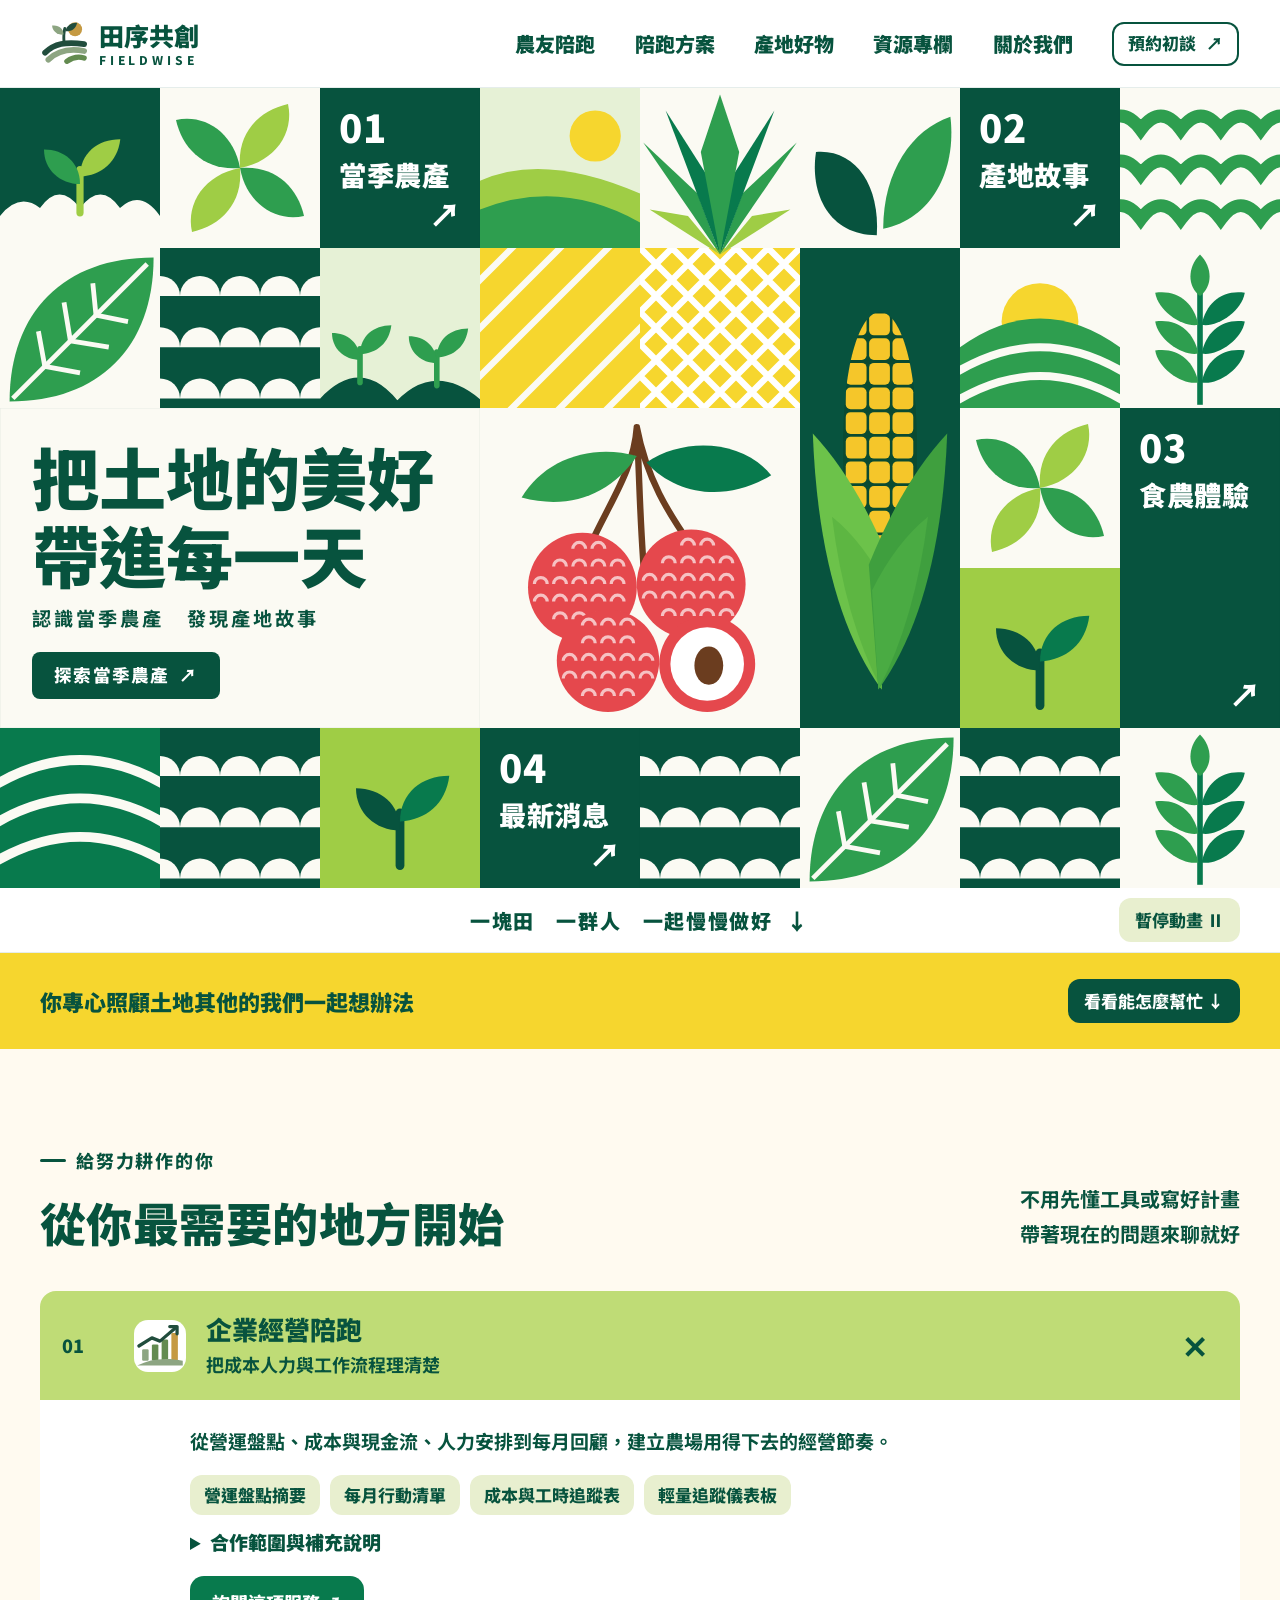
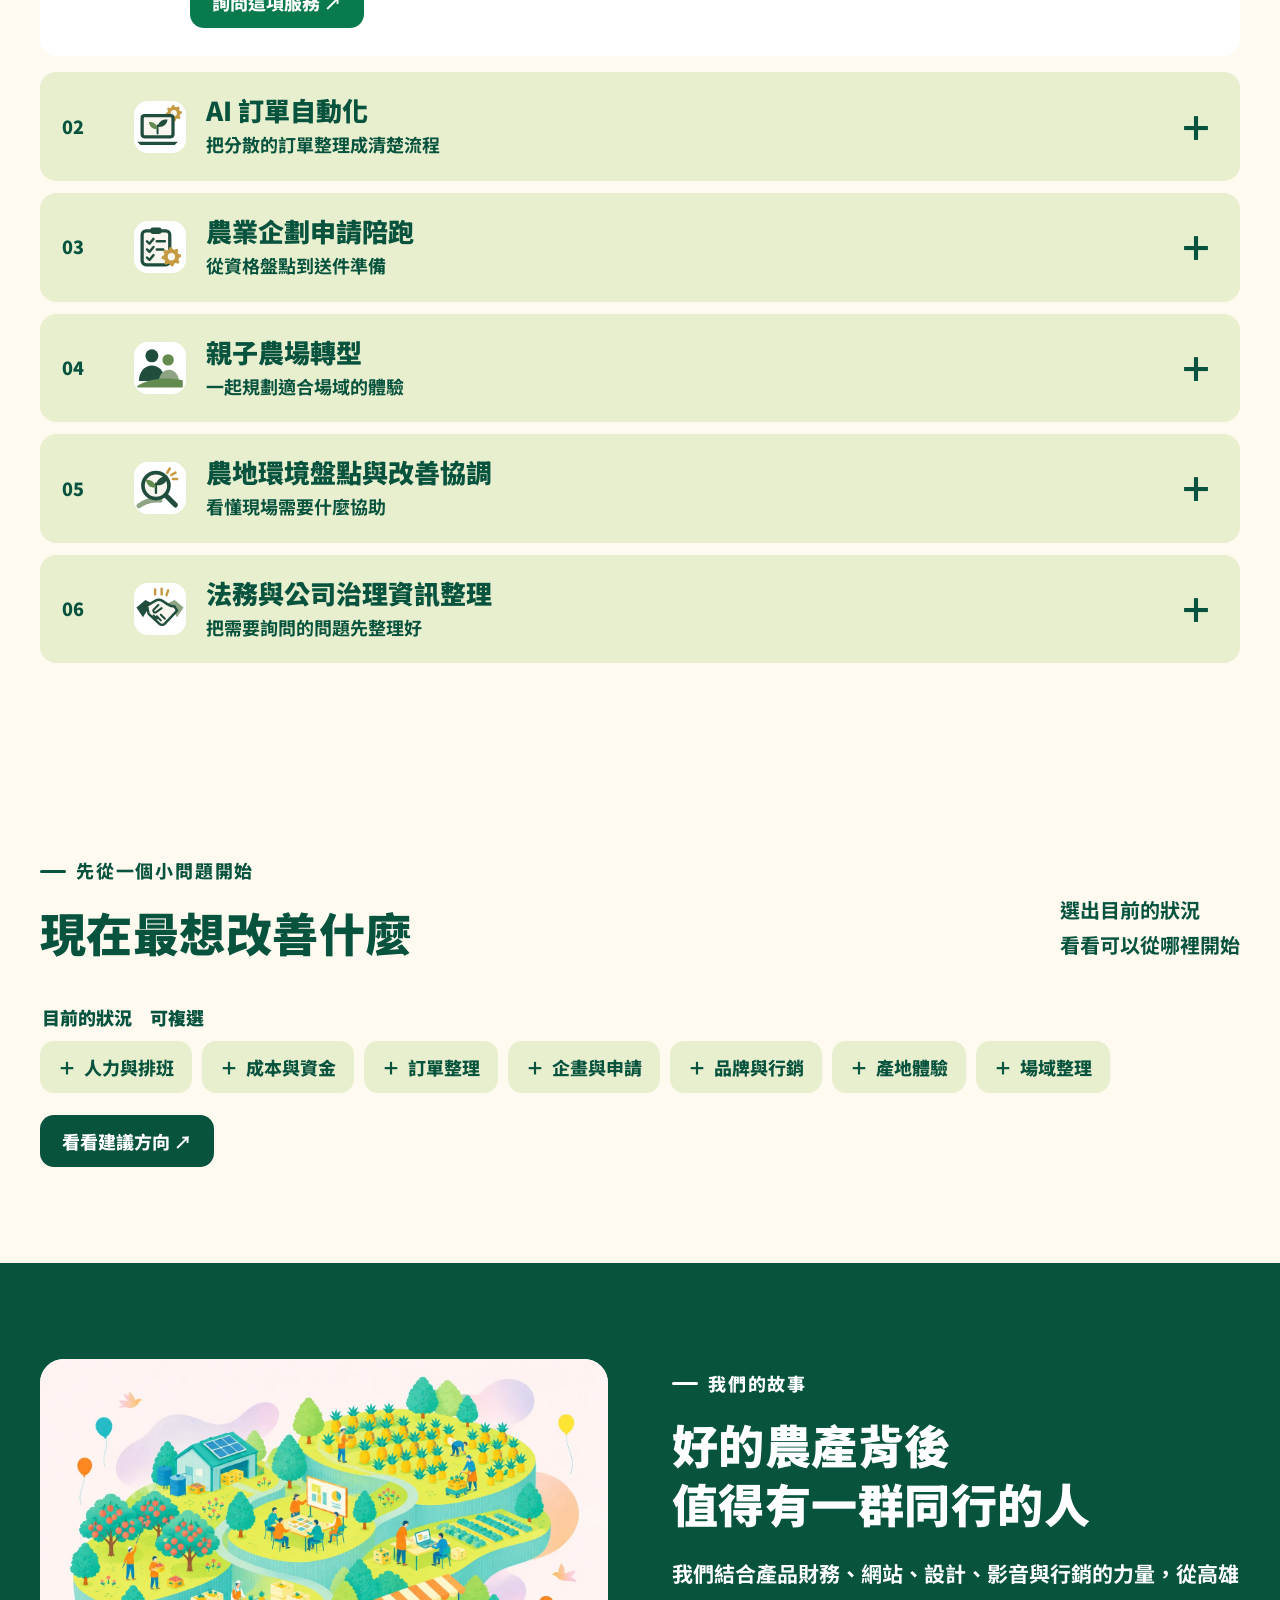
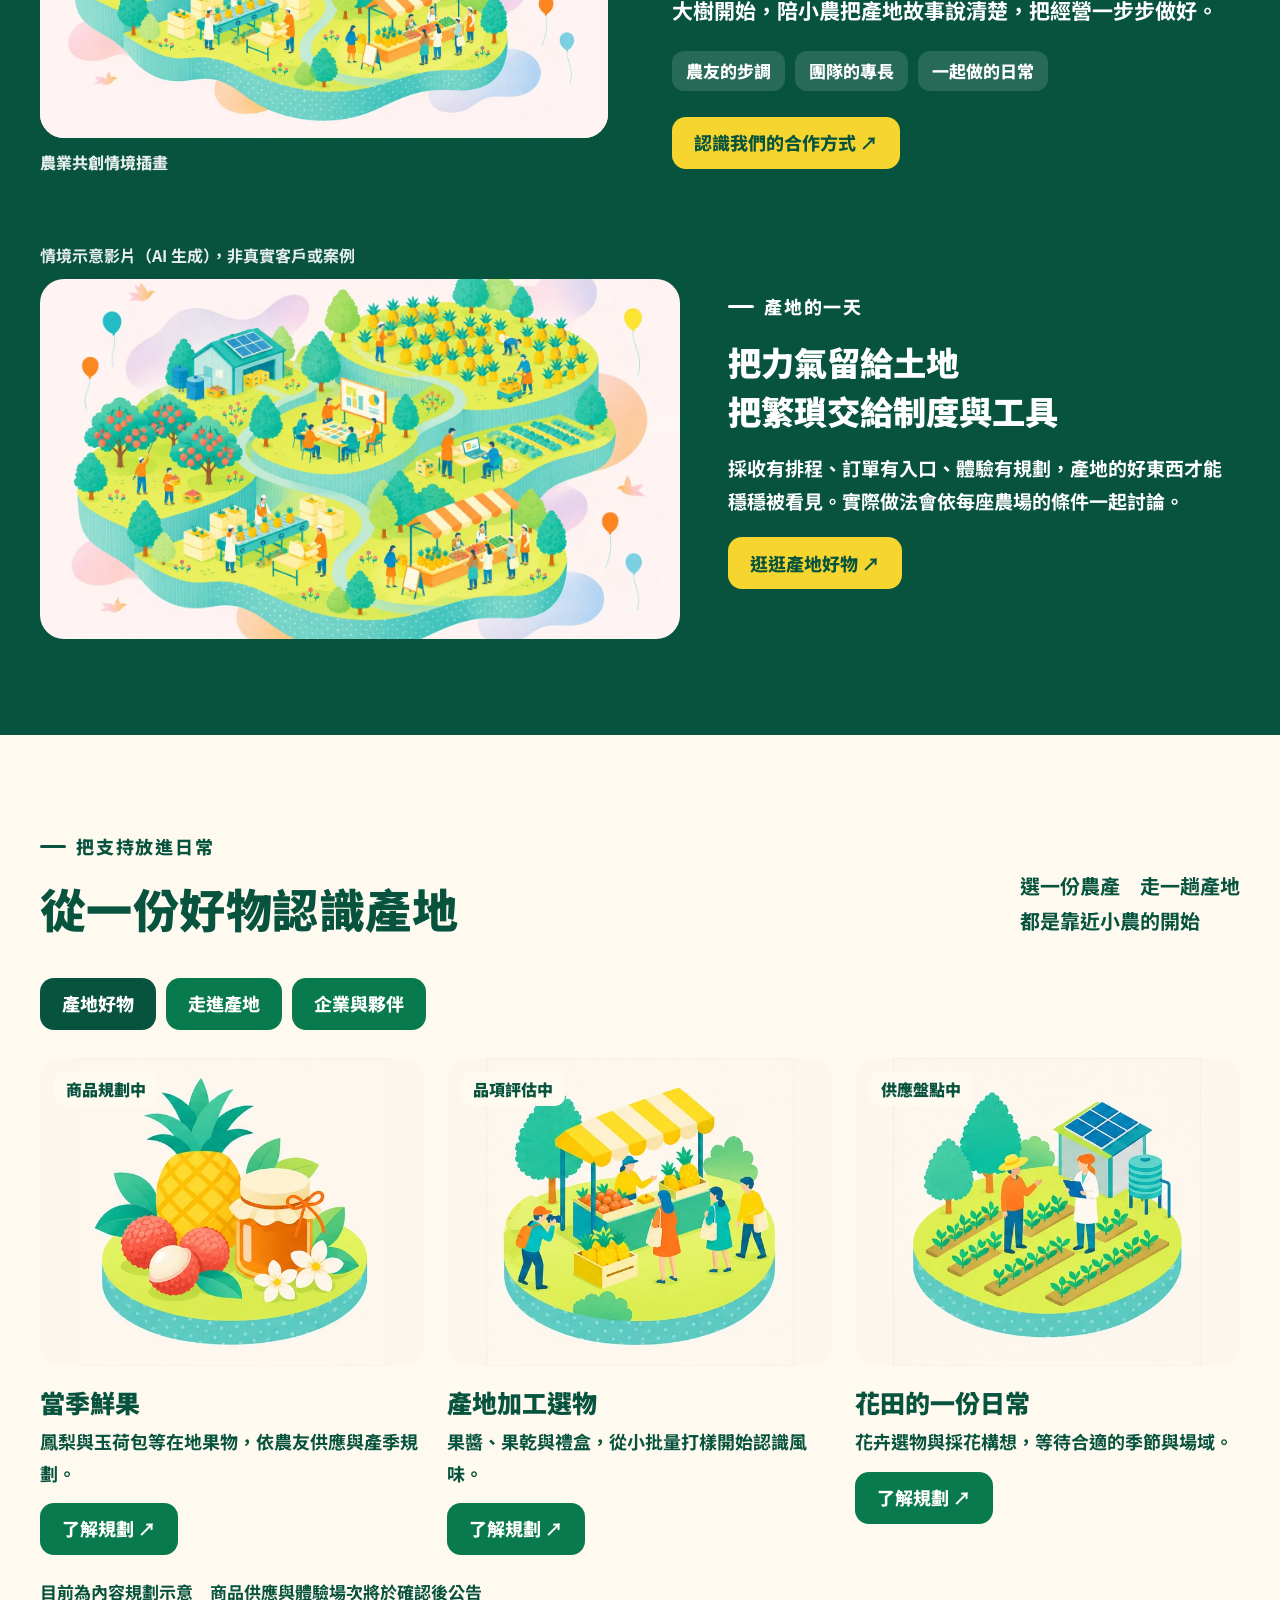
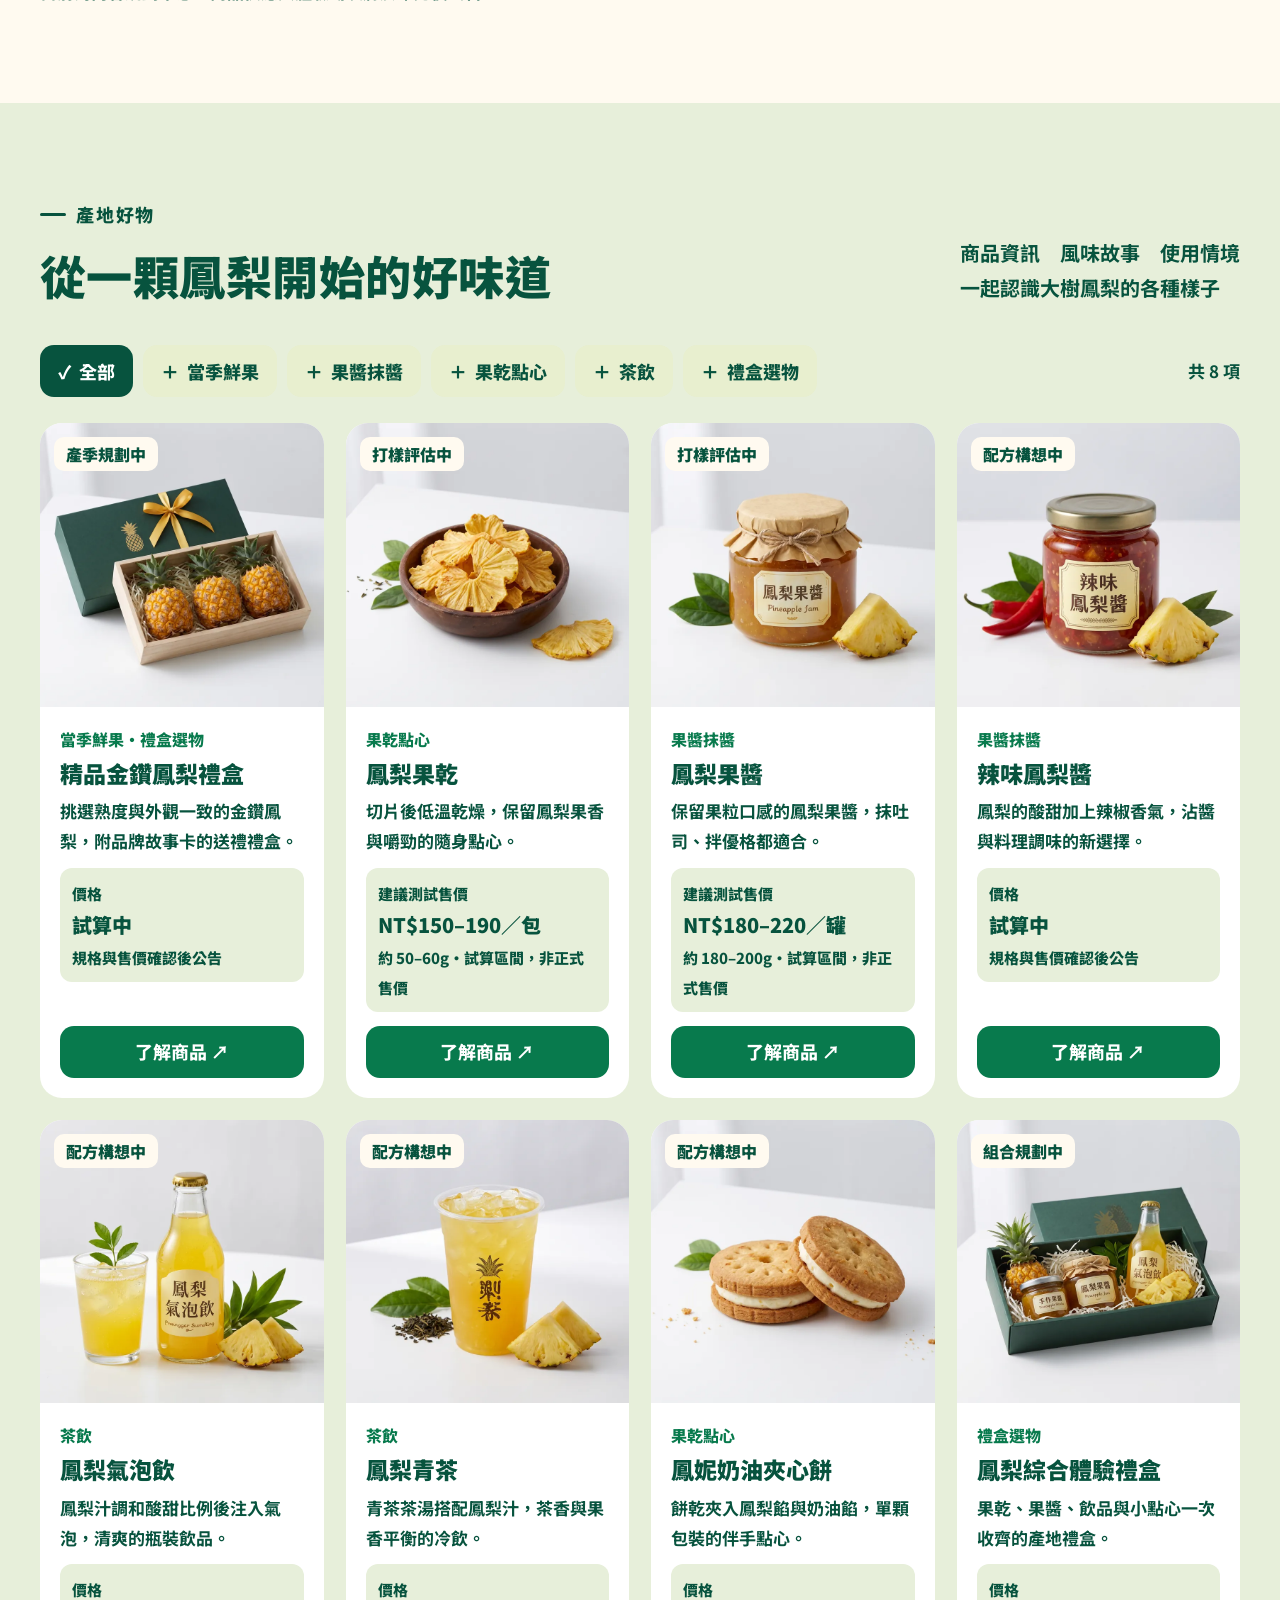
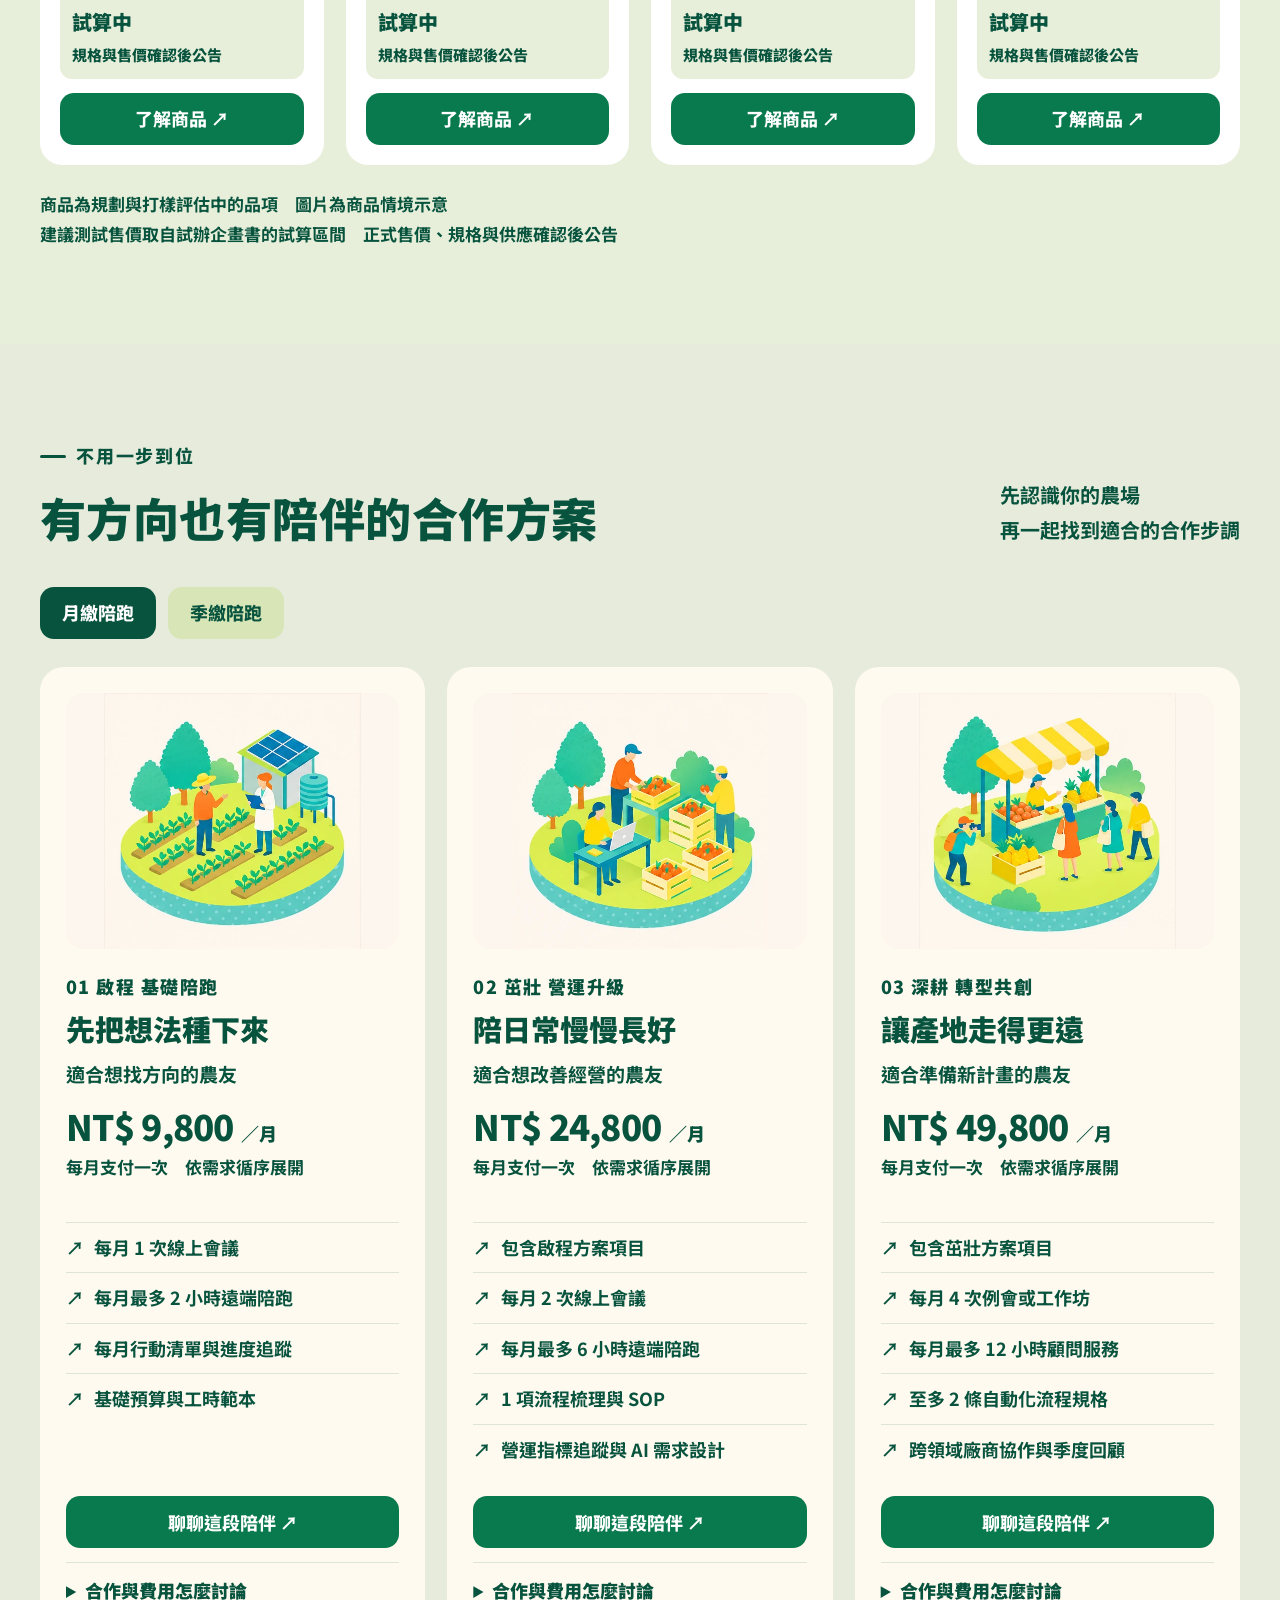
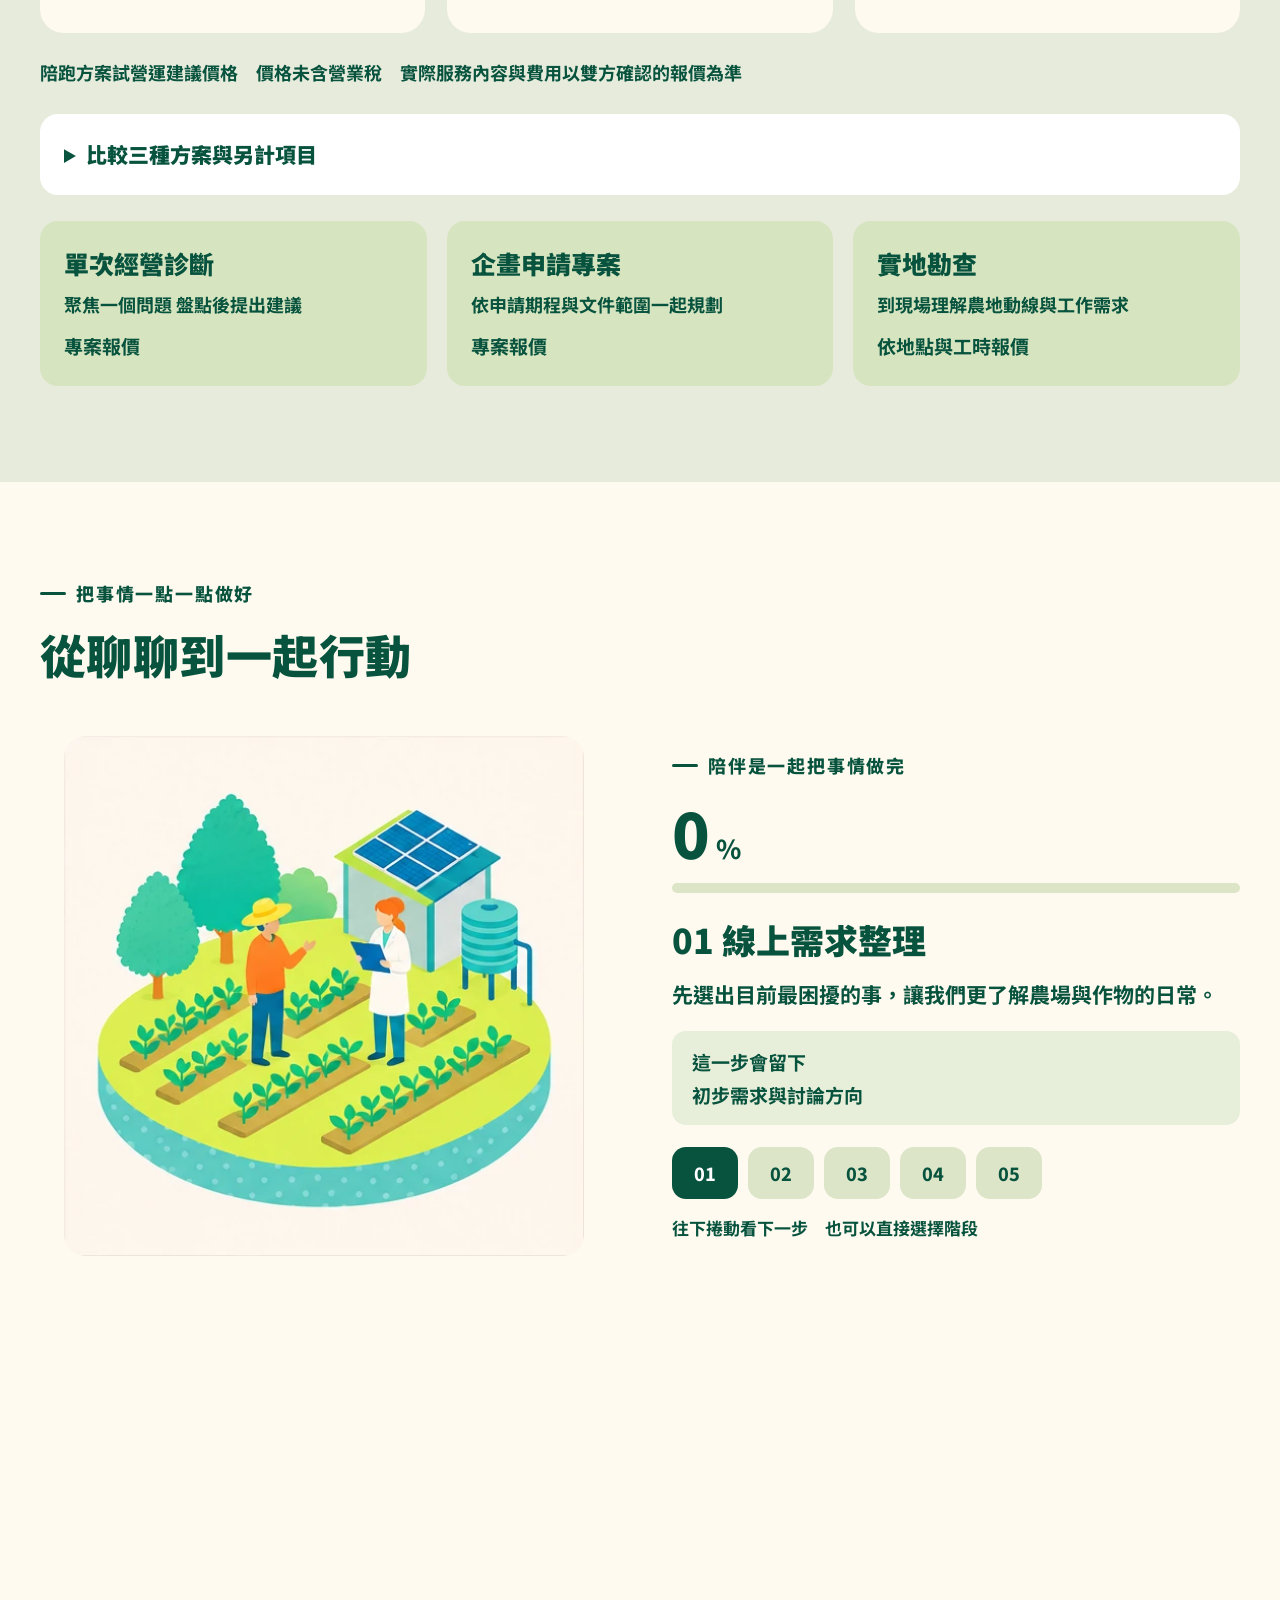
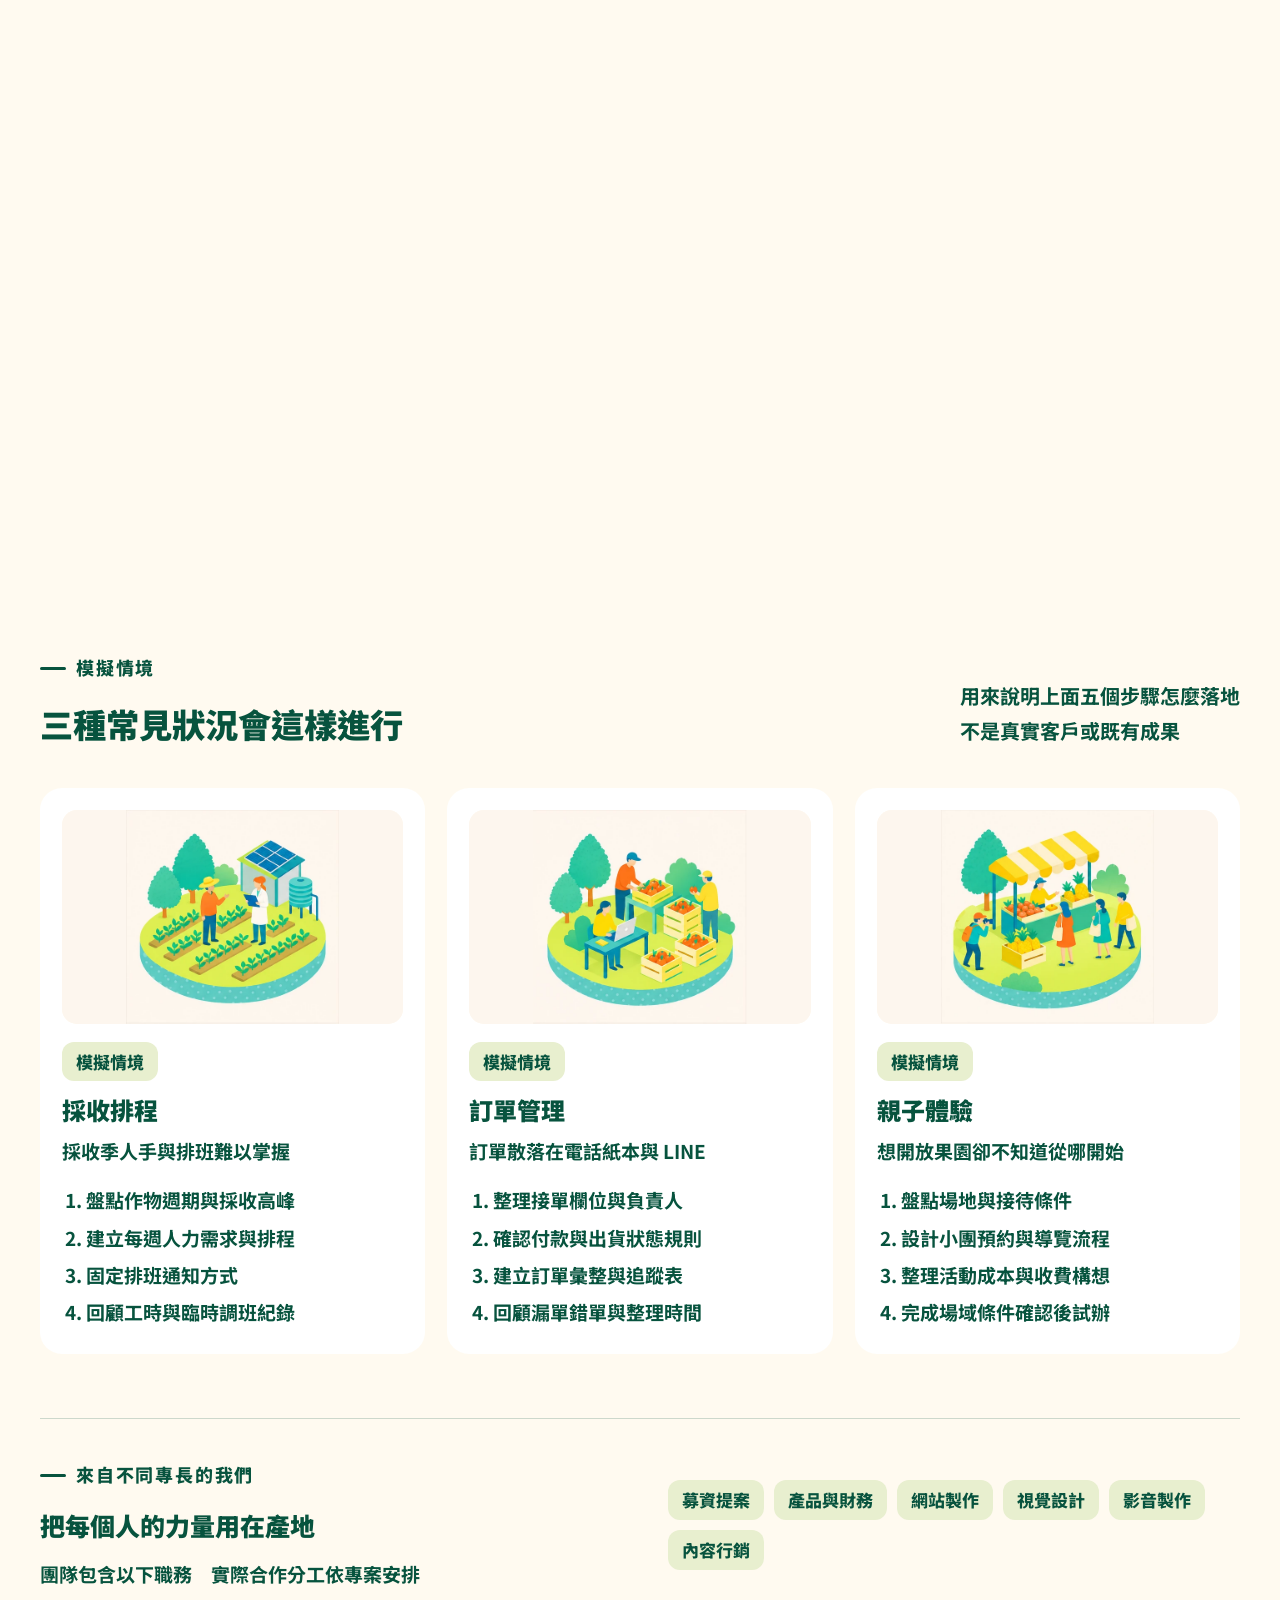
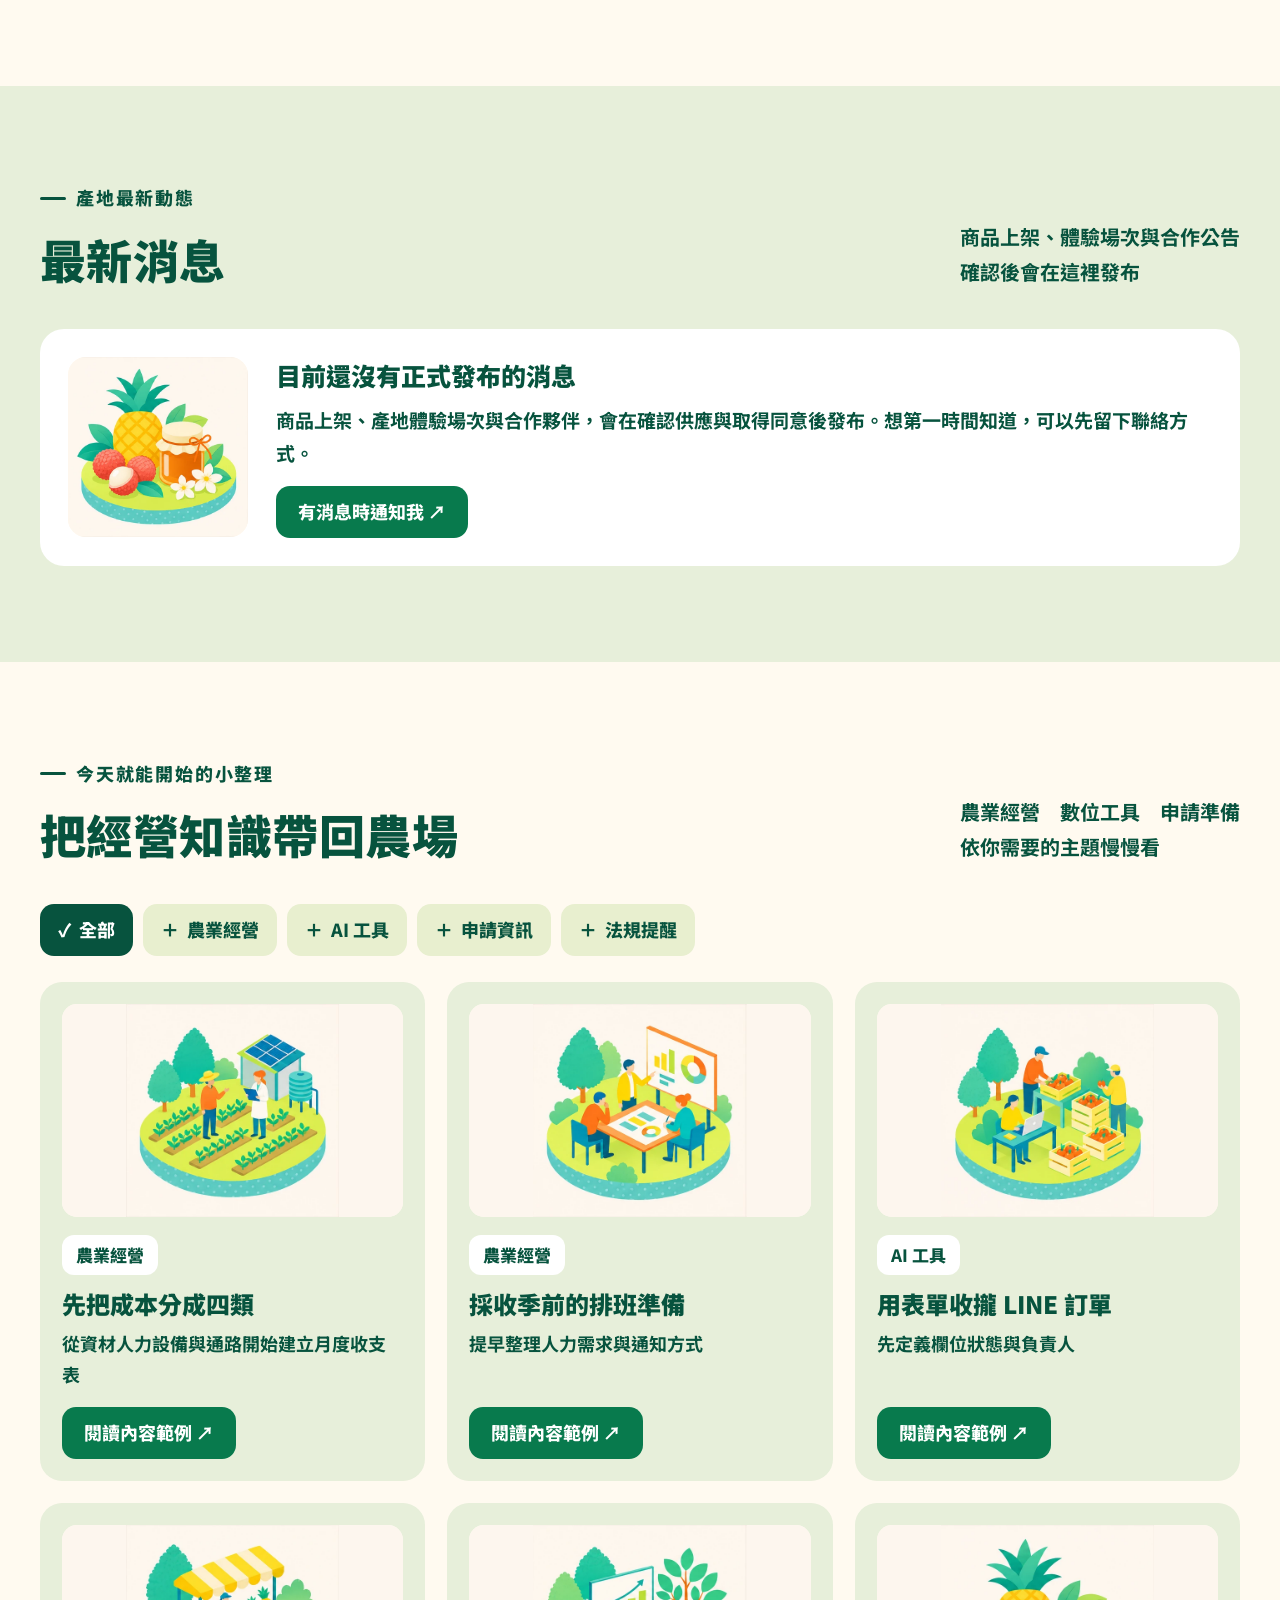
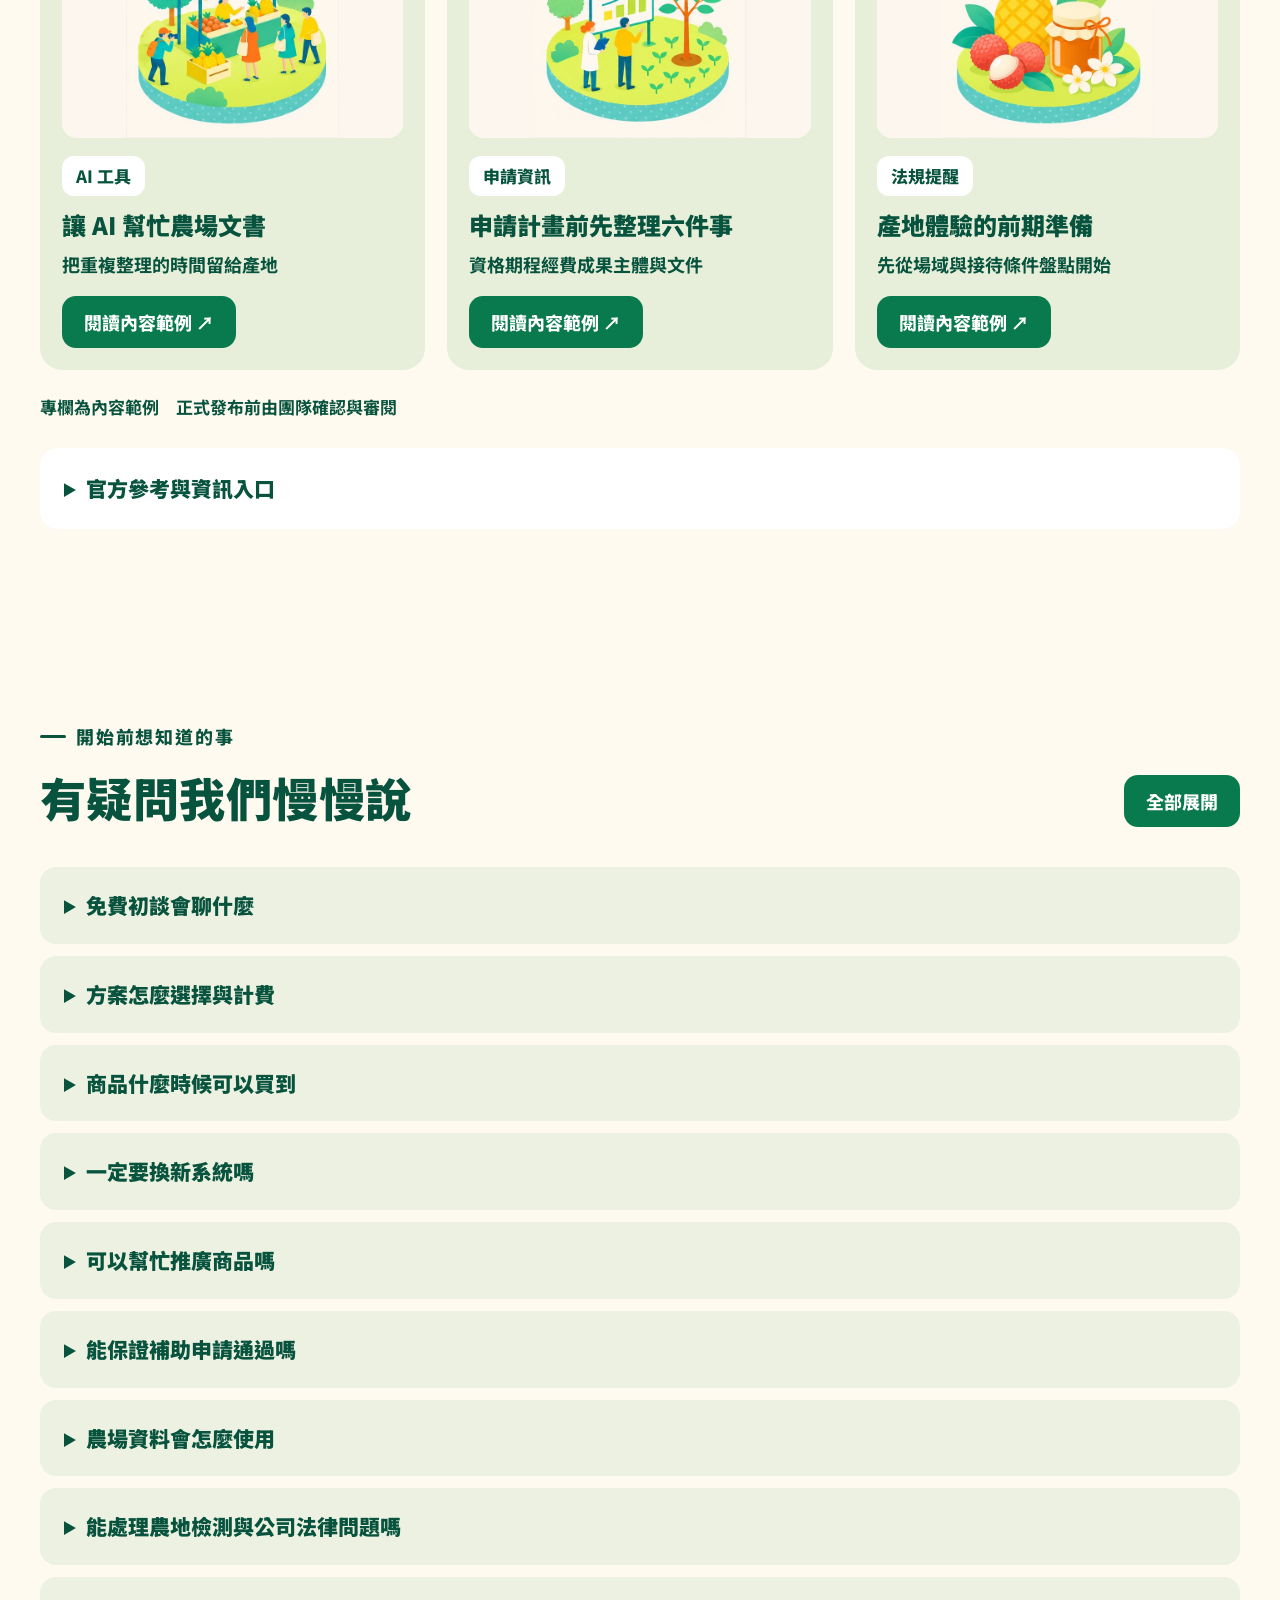
==== docs/index.html @ 399b9002 "首頁拼磚：玉米依參考圖重畫（子彈形玉米穗、3 欄方格粒、兩片大葉交疊） Co-Authored-By: Claude Opus 5.5 <noreply@anthropic.com> Claude-S" ====
<!DOCTYPE html>
<html lang="zh-Hant-TW">
<head>
<meta charset="UTF-8">
<meta name="viewport" content="width=device-width, initial-scale=1">
<title>田序共創｜把土地的美好帶進每一天</title>
<meta name="description" content="田序共創 FIELDWISE 從高雄大樹出發，陪小農整理經營、推廣產地好物，連結產地體驗與企業合作。認識當季農產，發現產地故事。">
<meta name="theme-color" content="#07533e">
<meta property="og:type" content="website">
<meta property="og:locale" content="zh_TW">
<meta property="og:site_name" content="田序共創 FIELDWISE">
<meta property="og:title" content="田序共創｜把土地的美好帶進每一天">
<meta property="og:description" content="認識當季農產 發現產地故事。陪小農整理經營、推廣產地好物。">
<link rel="icon" href="favicon.ico" sizes="any">
<link rel="icon" href="favicon.svg" type="image/svg+xml">
<link rel="apple-touch-icon" href="apple-touch-icon.png">
<link rel="manifest" href="site.webmanifest">
<link rel="preconnect" href="https://fonts.googleapis.com">
<link rel="preconnect" href="https://fonts.gstatic.com" crossorigin>
<link href="https://fonts.googleapis.com/css2?family=Noto+Sans+TC:wght@700;900&display=swap" rel="stylesheet">
<style>
/* 田序共創 FIELDWISE｜第四版樣式
 * 以交接包第三版（website/index.html）的最終視覺規範整併而成：
 * 深葉綠、主綠、嫩綠、農產黃、暖橘、暖白；粗黑體內文；實色圓角按鈕；正方形拼磚。 */

:root {
  --ink: #07533e;        /* 深葉綠：主要文字、深色區塊 */
  --green: #087a4d;      /* 主綠：按鈕、入口拼磚 */
  --leaf: #2e9e4f;       /* 亮葉綠：拼磚圖案 */
  --mint: #bfdc76;       /* 嫩綠：選取、強調底 */
  --lime: #9fcd45;
  --pale: #e8efcf;       /* 淺綠：未選取按鍵、卡片底 */
  --pale-2: #e1ebce;
  --pale-3: #e7efda;
  --yellow: #f6d62e;     /* 農產黃 */
  --orange: #ef8645;     /* 暖橘：焦點框、警示 */
  --berry: #e5484d;      /* 荔枝紅（僅插圖） */
  --paper: #fffaf0;      /* 暖白底 */
  --cream: #fbfaf3;
  --white: #ffffff;
  --danger: #b3261e;
  --line: #07533e33;
  --wrap: 1200px;
  --gutter: 32px;
  --header-h: 88px;
  --font: "Microsoft JhengHei", "微軟正黑體", "PingFang TC", "Noto Sans TC", "Noto Sans CJK TC", sans-serif;
}

* { box-sizing: border-box; }
html { scroll-behavior: smooth; scroll-padding-top: calc(var(--header-h) + 16px); -webkit-text-size-adjust: 100%; }
body {
  margin: 0;
  background: var(--paper);
  color: var(--ink);
  font-family: var(--font);
  font-size: 19px;
  line-height: 1.75;
  font-weight: 700;
  overflow-x: clip;
}
button, input, select, textarea { font: inherit; color: inherit; }
button { cursor: pointer; }
a { color: inherit; text-decoration: none; }
img { max-width: 100%; display: block; }
h1, h2, h3, h4, p { margin: 0; }
h1, h2 { font-weight: 900; letter-spacing: .01em; line-height: 1.28; }
h2 { font-size: clamp(34px, 3.6vw, 50px); }
h3 { font-size: 25px; line-height: 1.45; font-weight: 900; }
small { font-size: 17px; font-weight: 800; }
:focus-visible { outline: 3px solid var(--orange); outline-offset: 4px; border-radius: 6px; }
[hidden] { display: none !important; }
.m-br { display: none; }
.sr-only { position: absolute; width: 1px; height: 1px; overflow: hidden; clip: rect(0 0 0 0); white-space: nowrap; }

.wrap { width: min(var(--wrap), calc(100% - var(--gutter) * 2)); margin-inline: auto; }
.skip { position: absolute; left: 12px; top: -80px; z-index: 100; background: var(--white); padding: 10px 16px; border-radius: 12px; }
.skip:focus { top: 12px; }

/* ---------- 按鈕：實色圓角矩形 ---------- */
.btn {
  display: inline-flex; align-items: center; justify-content: center; gap: 10px;
  min-height: 52px; padding: 12px 22px;
  border: 0; border-radius: 14px;
  background: var(--green); color: var(--white);
  font-weight: 800; font-size: 18px; line-height: 1.3; text-align: center;
  transition: background-color .18s, color .18s, transform .18s;
}
.btn:hover { background: var(--mint); color: var(--ink); }
.btn:active { transform: translateY(1px); }
.btn.solid { background: var(--ink); color: var(--white); }
.btn.solid:hover { background: var(--mint); color: var(--ink); }
.btn.yellow { background: var(--yellow); color: var(--ink); }
.btn.yellow:hover { background: var(--mint); }
.btn.soft { background: var(--pale); color: var(--ink); }
.btn.soft:hover { background: var(--mint); }
.btn.small { min-height: 44px; padding: 8px 16px; font-size: 17px; border-radius: 12px; }
.btn[aria-pressed="true"], .btn[aria-selected="true"], .btn[aria-current="step"] { background: var(--ink); color: var(--white); }
.btn[disabled] { opacity: .55; cursor: not-allowed; }
.arrow { font-weight: 900; }

/* ---------- 頁首 ---------- */
header.site-header { position: sticky; top: 0; z-index: 40; height: var(--header-h); background: var(--white); border-bottom: 1px solid #07533e1a; }
.site-header .nav.wrap { width: 100%; padding-inline: clamp(18px, 3.2vw, 52px); }
.nav { height: 100%; display: flex; align-items: center; justify-content: space-between; gap: 20px; }
.brand { display: flex; align-items: center; gap: 12px; font-weight: 900; font-size: 25px; line-height: 1.2; }
.brand svg { width: 46px; height: 46px; flex-shrink: 0; }
.brand small { display: block; font-size: 12px; letter-spacing: .32em; margin-top: 3px; font-weight: 800; }
.nav-links { display: flex; align-items: center; gap: clamp(4px, 1.2vw, 22px); }
.nav-links a:not(.btn) { padding: 10px 12px; border-radius: 12px; font-size: 20px; font-weight: 900; }
.nav-links a:not(.btn):hover, .nav-links a[aria-current="true"] { background: var(--pale); }
.nav-links .btn { margin-left: 12px; }
.btn.outline { background: transparent; color: var(--ink); box-shadow: inset 0 0 0 2px var(--ink); }
.btn.outline:hover { background: var(--mint); }
.menu-btn { display: none; }
.mobile-nav { display: none; }

/* ---------- 共用區塊 ---------- */
.section { padding: 96px 0; }
.section.tint { background: var(--pale-3); }
.section.deep { background: var(--ink); color: var(--white); }
.section-head { display: flex; justify-content: space-between; align-items: end; gap: 32px; margin-bottom: 40px; }
.section-head p { max-width: 440px; font-size: 20px; }
.eyebrow { display: flex; align-items: center; gap: 10px; margin-bottom: 16px; font-size: 18px; font-weight: 800; letter-spacing: .1em; }
.eyebrow::before { content: ""; width: 26px; height: 3px; background: currentColor; border-radius: 3px; }
.lead { font-size: 21px; }
.note { font-size: 17px; }
.tag { display: inline-flex; align-items: center; gap: 6px; padding: 5px 14px; border-radius: 12px; background: var(--pale); color: var(--ink); font-size: 17px; font-weight: 800; }
.tag.yellow { background: var(--yellow); }
.tag.white { background: var(--white); }
.tags { display: flex; flex-wrap: wrap; gap: 10px; }
.card { background: var(--white); border-radius: 22px; padding: 26px; }
.grid-3 { display: grid; grid-template-columns: repeat(3, minmax(0, 1fr)); gap: 22px; }
.grid-2 { display: grid; grid-template-columns: repeat(2, minmax(0, 1fr)); gap: 22px; }
.sprite-art { position: relative; aspect-ratio: 1; min-width: 0; overflow: hidden; display: flex; justify-content: center; align-items: center; background: #fdf6ee; }
/* 只顯示六格插圖中的一格：保持正方形，不拉伸、不露出相鄰格 */
.sprite-art svg { display: block; height: 100%; width: auto; max-width: 100%; aspect-ratio: 1; overflow: hidden; }
.scene-drift svg { animation: sceneDrift 8s ease-in-out infinite; transform-origin: center; }
@keyframes sceneDrift { 0%, 100% { transform: scale(1); } 50% { transform: scale(1.025); } }

/* ---------- 首頁拼磚 ---------- */
.hero { position: relative; background: var(--ink); }
.mosaic {
  --cols: 8; --cell: 160px;
  display: grid;
  grid-template-columns: repeat(var(--cols), var(--cell));
  grid-auto-rows: var(--cell);
  width: 100%;
  justify-content: center;
}
.tile { position: relative; perspective: 900px; min-width: 0; }
.tile, .feature, .entry, .hero-copy { box-shadow: inset 0 0 0 .5px #07533e14; }
.tile-inner { position: absolute; inset: 0; transform-style: preserve-3d; transition: transform .8s ease; }
.tile.flipped .tile-inner { transform: rotateY(180deg); }
.face { position: absolute; inset: 0; backface-visibility: hidden; -webkit-backface-visibility: hidden; display: block; overflow: hidden; }
.face.back { transform: rotateY(180deg); }
.face svg, .feature svg { display: block; width: 100%; height: 100%; }
.feature { position: relative; overflow: hidden; min-width: 0; }
.entry {
  display: flex; flex-direction: column; justify-content: space-between;
  padding: calc(var(--cell) * .12);
  background: var(--ink); color: var(--white);
  font-weight: 900; transition: background-color .2s;
}
.entry .num { display: block; font-size: calc(var(--cell) * .24); line-height: 1; margin-bottom: calc(var(--cell) * .07); letter-spacing: .02em; }
.entry .label { display: block; font-size: clamp(17px, calc(var(--cell) * .17), 34px); line-height: 1.25; letter-spacing: .02em; }
.entry .go { align-self: flex-end; font-size: calc(var(--cell) * .2); line-height: 1; }
.entry:hover, .entry:focus-visible { background: var(--yellow); color: var(--ink); }
.entry:focus-visible { outline: 4px solid var(--orange); outline-offset: -4px; border-radius: 0; }
.hero-copy {
  background: var(--cream);
  display: flex; flex-direction: column; justify-content: center;
  padding: calc(var(--cell) * .14) calc(var(--cell) * .2);
  min-width: 0;
}
.hero-copy h1 { font-size: clamp(32px, calc(var(--cell) * .42), 96px); letter-spacing: 0; line-height: 1.16; color: var(--ink); white-space: nowrap; }
.hero-copy .sub { margin-top: calc(var(--cell) * .07); font-size: clamp(17px, calc(var(--cell) * .12), 26px); letter-spacing: .16em; line-height: 1.5; color: var(--ink); }
.hero-actions { display: flex; flex-wrap: wrap; gap: 10px; margin-top: calc(var(--cell) * .12); }
.hero-actions .btn { min-height: clamp(44px, calc(var(--cell) * .24), 52px); padding-inline: clamp(18px, calc(var(--cell) * .14), 28px); border-radius: 8px; font-size: clamp(17px, calc(var(--cell) * .11), 22px); letter-spacing: .06em; }
.hero-bar { background: var(--white); border-bottom: 1px solid #07533e1a; }
.hero-bar .wrap { position: relative; display: flex; justify-content: center; align-items: center; gap: 16px; min-height: 64px; padding: 10px 0; font-size: 20px; font-weight: 900; }
.hero-bar .tagline { display: inline-flex; align-items: center; gap: 14px; letter-spacing: .08em; }
.hero-bar .tagline .down { font-size: 22px; }
.hero-bar .motion-toggle { position: absolute; right: 0; top: 50%; transform: translateY(-50%); }
.motion-toggle { background: var(--pale); color: var(--ink); }
.intro-strip { background: var(--yellow); }
.intro-strip .wrap { display: flex; justify-content: space-between; align-items: center; gap: 20px; padding: 26px 0; }
.intro-strip p { font-size: 22px; font-weight: 900; }

/* ---------- 服務 ---------- */
.services { display: grid; gap: 12px; }
.service {
  display: grid; grid-template-columns: 56px 56px minmax(0, 1fr) 44px; align-items: center; gap: 16px;
  width: 100%; padding: 20px 22px; border: 0; border-radius: 16px;
  background: var(--pale); color: var(--ink); text-align: left;
}
.service[aria-expanded="true"] { background: var(--mint); border-radius: 16px 16px 0 0; }
.service .num { font-size: 18px; font-weight: 900; }
.service .icon { width: 52px; height: 52px; background: var(--white); border-radius: 14px; display: grid; place-items: center; }
.service .name { display: block; font-size: 26px; font-weight: 900; line-height: 1.35; }
.service .desc { display: block; font-size: 18px; margin-top: 2px; }
.service .plus { font-size: 34px; font-weight: 900; text-align: center; transition: transform .3s; line-height: 1; }
.service[aria-expanded="true"] .plus { transform: rotate(45deg); }
.service-panel { background: var(--white); border-radius: 0 0 16px 16px; padding: 24px 30px 28px 150px; margin-top: -12px; margin-bottom: 4px; }
.service-panel p { max-width: 780px; margin-bottom: 18px; }
.service-panel details { margin: 10px 0 18px; }
summary { cursor: pointer; font-weight: 900; }

/* ---------- 需求整理 ---------- */
.chips { display: flex; flex-wrap: wrap; gap: 10px; }
.chip { display: inline-flex; align-items: center; gap: 8px; min-height: 52px; padding: 10px 18px; border: 0; border-radius: 14px; background: var(--pale); color: var(--ink); font-weight: 800; font-size: 18px; }
.chip::before { content: "＋"; font-weight: 900; }
.chip[aria-pressed="true"] { background: var(--ink); color: var(--white); }
.chip[aria-pressed="true"]::before { content: "✓"; }
.result-card { margin-top: 24px; background: var(--pale-3); border-radius: 22px; padding: 28px; }
.result-card ul { margin: 12px 0 18px; padding-left: 22px; }
.alert { margin-top: 16px; padding: 12px 16px; border-radius: 12px; background: #fde7dc; color: #8a2c0f; font-weight: 800; }

/* ---------- 故事 ---------- */
.story-grid { display: grid; grid-template-columns: minmax(0, 1fr) minmax(0, 1fr); gap: 64px; align-items: center; }
.story-art { border-radius: 24px; overflow: hidden; background: var(--paper); aspect-ratio: 3 / 2; }
.story-art img { width: 100%; height: 100%; object-fit: contain; }
.art-label { display: inline-block; margin-top: 10px; font-size: 16px; font-weight: 800; opacity: .9; }
.story-copy p { margin: 22px 0; font-size: 21px; }
.story-copy .tag { background: #ffffff22; color: var(--white); }
.video-block { margin-top: 64px; display: grid; grid-template-columns: minmax(0, 1.25fr) minmax(0, 1fr); gap: 48px; align-items: center; }
.video-frame { position: relative; border-radius: 24px; overflow: hidden; background: #032e22; aspect-ratio: 16 / 9; }
.video-frame video, .video-frame img { width: 100%; height: 100%; object-fit: cover; display: block; }
.video-controls { position: absolute; inset: auto 0 0 0; display: flex; justify-content: flex-end; gap: 8px; padding: 40px 12px 12px; background: linear-gradient(to top, #00000070, transparent); opacity: 0; transition: opacity .25s; }
.video-frame:hover .video-controls, .video-frame:focus-within .video-controls, .video-frame.show-controls .video-controls { opacity: 1; }
.video-controls .btn { min-height: 44px; background: #ffffffee; color: var(--ink); }
.video-caption { font-size: 16px; margin-bottom: 10px; opacity: .9; }

/* ---------- 支持小農分頁 ---------- */
.tabs { display: flex; flex-wrap: wrap; gap: 10px; margin-bottom: 28px; }
.goods .good-art { border-radius: 22px; overflow: hidden; background: var(--paper); aspect-ratio: 1.25; position: relative; }
.goods .good-art .sprite-art { width: 100%; height: 100%; aspect-ratio: auto; }
.status { position: absolute; left: 14px; top: 14px; z-index: 1; padding: 3px 12px; border-radius: 10px; background: var(--paper); font-size: 16px; font-weight: 900; }
.good h3 { margin-top: 18px; }
.good p { font-size: 18px; margin: 6px 0 14px; }

/* ---------- 商品專區 ---------- */
.products-head { display: flex; flex-wrap: wrap; align-items: center; justify-content: space-between; gap: 16px; margin-bottom: 26px; }
.product-grid { display: grid; grid-template-columns: repeat(4, minmax(0, 1fr)); gap: 22px; }
.product { display: flex; flex-direction: column; background: var(--white); border-radius: 22px; overflow: hidden; }
.product-photo { position: relative; aspect-ratio: 1; background: #f3f3ee; overflow: hidden; }
.product-photo img { width: 100%; height: 100%; object-fit: cover; transition: transform .5s; }
.product:hover .product-photo img { transform: scale(1.04); }
.product-body { display: flex; flex-direction: column; flex: 1; padding: 18px 20px 20px; }
.product-body .cat { font-size: 16px; font-weight: 800; color: var(--green); }
.product-body h3 { font-size: 23px; margin: 4px 0 6px; }
.product-body p { font-size: 17px; }
.price-line { margin: 12px 0 14px; padding: 10px 12px; border-radius: 12px; background: var(--pale-3); font-size: 17px; }
.price-line strong { display: block; font-size: 20px; font-weight: 900; }
.price-line span { font-size: 15px; font-weight: 800; }
.product-body .btn { margin-top: auto; width: 100%; }
.products-note { margin-top: 24px; font-size: 17px; }
.flow-steps { display: flex; flex-wrap: wrap; gap: 6px 4px; align-items: center; padding: 0; margin: 10px 0 0; list-style: none; }
.flow-steps li { display: inline-flex; align-items: center; gap: 4px; font-size: 16px; }
.flow-steps li span { padding: 4px 10px; border-radius: 10px; background: var(--pale); }
.flow-steps li:not(:last-child)::after { content: "→"; font-weight: 900; color: var(--green); }

/* ---------- 方案 ---------- */
.billing { display: flex; flex-wrap: wrap; gap: 12px; margin-bottom: 28px; }
.billing .btn[aria-pressed="false"] { background: #d8e6b7; color: var(--ink); }
.plan-grid { display: grid; grid-template-columns: repeat(3, minmax(0, 1fr)); gap: 22px; }
.plan { display: flex; flex-direction: column; background: var(--paper); border-radius: 24px; padding: 26px; }
.plan-art { border-radius: 18px; overflow: hidden; margin-bottom: 22px; aspect-ratio: 1.3; background: var(--paper); }
.plan-art .sprite-art { width: 100%; height: 100%; aspect-ratio: auto; }
.plan .kicker { font-size: 18px; letter-spacing: .08em; font-weight: 900; }
.plan h3 { font-size: 29px; margin: 4px 0 8px; }
.price { font-size: 35px; font-weight: 900; letter-spacing: -.02em; line-height: 1.25; margin: 14px 0 4px; font-variant-numeric: tabular-nums; }
.price span { font-size: 18px; letter-spacing: 0; }
.period-note { font-size: 17px; min-height: 52px; }
.plan ul { list-style: none; padding: 0; margin: 18px 0 22px; }
.plan li { padding: 9px 0; border-top: 1px solid #07533e22; font-size: 18px; }
.plan li::before { content: "↗"; margin-right: 10px; }
.plan .btn { margin-top: auto; width: 100%; }
.plan-detail { margin-top: 14px; border-top: 1px solid #07533e22; padding-top: 12px; font-size: 18px; }
.plan-detail p { margin-top: 8px; }
.plan-note { margin-top: 24px; font-size: 18px; }
.compare { margin-top: 26px; background: var(--white); border-radius: 18px; padding: 22px 24px; }
.compare summary { font-size: 21px; }
.table-scroll { overflow-x: auto; position: relative; }
table { border-collapse: collapse; width: 100%; min-width: 640px; font-size: 18px; margin-top: 18px; }
caption { text-align: left; font-weight: 900; margin-bottom: 8px; }
th, td { text-align: left; padding: 14px 16px; border-bottom: 1px solid #bfd3bd; vertical-align: top; }
th { background: var(--pale); }
.project-options { display: grid; grid-template-columns: repeat(3, minmax(0, 1fr)); gap: 20px; margin-top: 26px; }
.project-option { padding: 24px; background: #d7e4c0; border-radius: 18px; }
.project-option p { margin: 8px 0; font-size: 18px; }

/* ---------- 案例、資源、工作台、FAQ ---------- */
.case-card, .resource-card { display: flex; flex-direction: column; background: var(--white); border-radius: 22px; padding: 22px; overflow: hidden; }
.resource-card { background: var(--pale-3); }
.case-art, .resource-art { border-radius: 15px; overflow: hidden; aspect-ratio: 1.6; margin-bottom: 18px; background: var(--paper); }
.case-art .sprite-art, .resource-art .sprite-art { width: 100%; height: 100%; aspect-ratio: auto; }
.case-card h3, .resource-card h3 { margin: 12px 0 6px; font-size: 24px; }
.case-card details { margin-top: 16px; }
.case-card ul { padding-left: 22px; margin: 10px 0; }
.resource-card p { font-size: 18px; margin-bottom: 16px; }
.resource-card .btn { margin-top: auto; align-self: flex-start; }
.process-story { position: relative; height: 340vh; margin-top: 36px; }
.process-pin { position: sticky; top: calc(var(--header-h) + 16px); display: grid; grid-template-columns: minmax(0, 1fr) minmax(0, 1fr); gap: 64px; align-items: center; background: var(--paper); padding: 16px 0; }
.process-scene { border-radius: 22px; overflow: hidden; background: var(--paper); aspect-ratio: 1; max-height: calc(100vh - var(--header-h) - 64px); justify-self: center; width: 100%; max-width: 520px; }
.process-scene .sprite-art { width: 100%; height: 100%; aspect-ratio: auto; }
.process-counter { font-size: 62px; font-weight: 900; line-height: 1.15; font-variant-numeric: tabular-nums; }
.process-counter small { font-size: 26px; }
.progress-track { height: 10px; background: #dce5c7; border-radius: 20px; margin: 14px 0 22px; overflow: hidden; }
.progress-bar { height: 100%; width: 0; background: var(--green); border-radius: 20px; transition: width .3s; }
.flow-title { font-size: 34px; margin: 10px 0 12px; }
.flow-copy { font-size: 21px; }
.deliverable { margin-top: 18px; background: var(--pale-3); border-radius: 14px; padding: 14px 20px; }
.flow-controls { display: flex; flex-wrap: wrap; gap: 10px; margin-top: 22px; }
.flow-controls .btn { background: #dce5c7; color: var(--ink); min-width: 56px; }
.flow-controls .btn[aria-current="step"] { background: var(--ink); color: var(--white); }
.process-hint { margin-top: 14px; font-size: 17px; }
.teamline { display: grid; grid-template-columns: minmax(0, 1fr) minmax(0, 1fr); gap: 56px; margin-top: 64px; padding-top: 40px; border-top: 1px solid var(--line); }
.teamline p { margin-top: 14px; }
.workspace-card { background: var(--pale-3); border-radius: 22px; padding: 28px; display: flex; flex-direction: column; }
.workspace-card .ws-head { display: flex; align-items: center; gap: 14px; }
.workspace-card .ws-head svg { width: 52px; height: 52px; flex-shrink: 0; background: var(--white); border-radius: 14px; padding: 4px; }
.workspace-card p { margin: 14px 0; }
.workspace-card ul { margin: 8px 0 18px; padding-left: 22px; }
.workspace-card .btn { margin-top: auto; align-self: flex-start; }
.process-cases { margin-top: 72px; }
.process-cases .section-head h3 { font-size: clamp(28px, 2.6vw, 36px); }
.case-card ol { padding-left: 24px; margin: 12px 0 0; }
.case-card ol li { margin: 4px 0; }
.partner-banner { margin-top: 32px; padding: 32px; border-radius: 24px; background: #deebbd; display: flex; justify-content: space-between; align-items: center; gap: 24px; }
.news-empty { display: grid; grid-template-columns: 180px minmax(0, 1fr); gap: 28px; align-items: center; background: var(--white); border-radius: 24px; padding: 28px; }
.news-empty .sprite-art { border-radius: 18px; background: var(--paper); }
.faq-list details { background: #edf1e1; margin-bottom: 12px; padding: 20px 24px; border-radius: 16px; }
.faq-list summary { font-size: 21px; }
.faq-list p { margin-top: 14px; max-width: 960px; }
.official-links { display: flex; flex-wrap: wrap; gap: 12px; margin-top: 18px; }

/* ---------- 聯絡 ---------- */
.contact { background: var(--yellow); }
.contact-grid { display: grid; grid-template-columns: minmax(0, .85fr) minmax(0, 1.15fr); gap: 72px; }
.contact-copy p { margin: 20px 0; font-size: 20px; }
.contact-art { border-radius: 20px; overflow: hidden; background: var(--paper); aspect-ratio: 1.4; margin-top: 26px; }
.contact-art .sprite-art { width: 100%; height: 100%; aspect-ratio: auto; }
.contact-info { margin-top: 22px; background: #ffffff88; border-radius: 16px; padding: 16px 18px; font-size: 17px; }
.contact-info dl { display: grid; grid-template-columns: auto 1fr; gap: 4px 14px; margin: 8px 0 0; }
.contact-info dd { margin: 0; }
.form { background: var(--paper); border-radius: 22px; padding: 30px; }
.form-grid { display: grid; grid-template-columns: minmax(0, 1fr) minmax(0, 1fr); gap: 20px; }
.field.full { grid-column: 1 / -1; }
label, legend { display: block; font-size: 18px; font-weight: 900; margin-bottom: 8px; }
.req { color: var(--danger); }
input[type="text"], input[type="email"], input[type="tel"], textarea, select {
  width: 100%; min-height: 54px; padding: 12px 14px;
  background: var(--white); border: 2px solid #526b5b; border-radius: 12px;
  font-weight: 700; color: var(--ink);
}
textarea { min-height: 120px; resize: vertical; }
::placeholder { color: #55665b; opacity: 1; }
[aria-invalid="true"] { border-color: var(--danger) !important; }
.field-help { font-size: 16px; margin-top: 6px; }
.field-error { font-size: 16px; margin-top: 6px; color: var(--danger); font-weight: 900; }
.topic-field { border: 0; padding: 0; margin: 0; grid-column: 1 / -1; }
.topic-options { display: flex; flex-wrap: wrap; gap: 10px; }
.topic-option { position: relative; margin: 0; cursor: pointer; font-size: inherit; }
.topic-option input { position: absolute; opacity: 0; width: 1px; height: 1px; }
.topic-option span { display: flex; align-items: center; gap: 8px; min-height: 52px; padding: 10px 18px; border-radius: 14px; background: var(--pale-2); color: var(--ink); font-size: 18px; font-weight: 800; }
.topic-option span::before { content: "＋"; font-weight: 900; }
.topic-option input:checked + span { background: var(--ink); color: var(--white); }
.topic-option input:checked + span::before { content: "✓"; }
.topic-option input:focus-visible + span { outline: 3px solid var(--orange); outline-offset: 3px; }
.consent { grid-column: 1 / -1; background: var(--white); border-radius: 14px; padding: 14px 16px; }
.consent label { display: flex; gap: 10px; align-items: flex-start; font-size: 17px; margin: 0; cursor: pointer; }
.consent input { width: 22px; height: 22px; margin-top: 4px; accent-color: var(--ink); flex-shrink: 0; }
.consent details { margin-top: 10px; font-size: 16px; }
.consent details ul { margin: 8px 0 0; padding-left: 20px; }
.form-actions { margin-top: 20px; }
.form-actions .btn { width: 100%; }
.summary { margin-top: 20px; background: var(--white); border-radius: 16px; padding: 20px; }
.summary pre { white-space: pre-wrap; font-family: var(--font); font-weight: 700; font-size: 18px; margin: 0 0 16px; }
.summary .row { display: flex; flex-wrap: wrap; gap: 10px; }
.feedback { margin-top: 12px; font-weight: 900; }
.feedback.ok { color: var(--green); }
.feedback.err { color: var(--danger); }
.success { text-align: center; background: var(--white); border-radius: 18px; padding: 28px; }
.success h3 { margin-bottom: 10px; }
.hp { position: absolute; left: -9999px; width: 1px; height: 1px; overflow: hidden; }

/* ---------- 頁尾 ---------- */
footer.site-footer { background: var(--ink); color: var(--white); padding: 48px 0 32px; }
.footer-grid { display: grid; grid-template-columns: 1.3fr 1fr 1fr 1.2fr; gap: 32px; }
.footer-grid h4 { font-size: 17px; color: var(--yellow); margin-bottom: 10px; }
.footer-grid ul { list-style: none; padding: 0; margin: 0; }
.footer-grid li a { display: inline-block; padding: 4px 0; font-size: 17px; }
.footer-grid li a:hover { text-decoration: underline; text-underline-offset: 4px; }
.footer-brand { display: flex; align-items: center; gap: 12px; font-size: 24px; font-weight: 900; }
.footer-brand svg { width: 52px; height: 52px; background: var(--paper); border-radius: 14px; padding: 4px; }
.footer-brand small { display: block; font-size: 12px; letter-spacing: .32em; }
.footer-bottom { margin-top: 32px; padding-top: 18px; border-top: 1px solid #ffffff33; display: flex; flex-wrap: wrap; justify-content: space-between; gap: 12px; font-size: 16px; }
.test-tag { display: inline-block; margin-left: 6px; padding: 0 8px; border: 1px dashed currentColor; border-radius: 8px; font-size: 13px; font-weight: 800; vertical-align: middle; }

/* ---------- 對話框與提示 ---------- */
dialog { width: min(720px, calc(100% - 28px)); max-height: 88vh; padding: 30px; border: 0; border-radius: 24px; background: var(--paper); color: var(--ink); }
dialog::backdrop { background: #032e22b3; }
dialog h2 { font-size: 32px; margin: 4px 0 14px; }
dialog .close { position: sticky; top: 0; z-index: 2; float: right; width: 48px; height: 48px; border: 0; border-radius: 14px; background: var(--pale); color: var(--ink); font-size: 26px; font-weight: 900; line-height: 1; }
dialog .close:hover { background: var(--mint); }
.dialog-body p { margin-bottom: 14px; }
.dialog-body h3 { font-size: 20px; margin: 18px 0 6px; }
.dialog-body ul { padding-left: 22px; margin: 6px 0; }
.dialog-product { display: grid; grid-template-columns: 220px minmax(0, 1fr); gap: 22px; align-items: start; margin-bottom: 8px; }
.dialog-product img { border-radius: 16px; aspect-ratio: 1; object-fit: cover; width: 100%; }
.dialog-actions { display: flex; flex-wrap: wrap; gap: 10px; margin-top: 22px; }
.toast-region { position: fixed; left: 50%; bottom: 24px; transform: translateX(-50%); z-index: 90; display: grid; gap: 8px; width: min(520px, calc(100% - 28px)); }
.toast { background: var(--ink); color: var(--white); border-radius: 14px; padding: 12px 18px; font-size: 17px; box-shadow: 0 10px 30px #00000033; }

/* ---------- 工作台示範與法律頁 ---------- */
.view { padding: 40px 0 96px; }
.crumb { display: inline-flex; align-items: center; gap: 6px; font-size: 17px; padding: 6px 0; }
.view-head { display: flex; flex-wrap: wrap; align-items: end; justify-content: space-between; gap: 18px; margin: 10px 0 18px; }
.view-head h1 { font-size: clamp(32px, 4vw, 46px); display: flex; align-items: center; gap: 14px; }
.view-head h1 svg { width: 60px; height: 60px; background: var(--white); border-radius: 16px; padding: 4px; }
.demo-note { background: var(--yellow); border-radius: 16px; padding: 14px 18px; margin-bottom: 24px; font-size: 18px; }
.stats { display: grid; grid-template-columns: repeat(4, minmax(0, 1fr)); gap: 16px; margin-bottom: 20px; }
.stat { background: var(--white); border-radius: 18px; padding: 18px 20px; }
.stat .k { font-size: 16px; }
.stat .v { font-size: 30px; font-weight: 900; line-height: 1.25; font-variant-numeric: tabular-nums; }
.stat .s { font-size: 15px; }
.panel .stat { background: var(--pale-3); }
.panel .stat .v { font-size: 22px; word-break: break-word; }
.panels { display: grid; grid-template-columns: repeat(3, minmax(0, 1fr)); gap: 18px; }
.panel { background: var(--white); border-radius: 22px; padding: 22px; min-width: 0; }
.panel.span-2 { grid-column: span 2; }
.panel.span-3 { grid-column: 1 / -1; }
.panel-head { display: flex; flex-wrap: wrap; align-items: center; justify-content: space-between; gap: 10px; margin-bottom: 14px; }
.panel-head h2 { font-size: 22px; }
.bar { height: 12px; border-radius: 10px; background: var(--pale); overflow: hidden; }
.bar i { display: block; height: 100%; background: var(--green); border-radius: 10px; }
.bar.over i { background: var(--danger); }
.list { list-style: none; padding: 0; margin: 0; }
.list > li { padding: 12px 0; border-top: 1px solid #07533e1f; }
.list > li:first-child { border-top: 0; }
.row-between { display: flex; justify-content: space-between; align-items: center; gap: 12px; }
.mini { font-size: 15px; }
.week { display: grid; grid-auto-flow: column; grid-auto-columns: minmax(120px, 1fr); gap: 10px; overflow-x: auto; padding-bottom: 4px; position: relative; }
.day { border-radius: 16px; padding: 12px; background: var(--pale-3); }
.day.short { background: #fff0b3; }
.day .ctl { display: flex; gap: 6px; margin-top: 8px; }
.day .ctl button { width: 40px; height: 40px; border: 0; border-radius: 12px; background: var(--white); font-weight: 900; font-size: 20px; }
select.inline { min-height: 44px; padding: 6px 10px; border-width: 2px; border-radius: 10px; font-size: 16px; width: auto; }
.pdca { display: grid; grid-template-columns: repeat(4, minmax(0, 1fr)); gap: 8px; }
.pdca button { border: 0; border-radius: 14px; padding: 12px 6px; background: var(--pale); color: var(--ink); font-weight: 900; }
.pdca button.done { background: var(--mint); }
.pdca button[aria-selected="true"] { background: var(--ink); color: var(--white); }
.legal { max-width: 860px; }
.legal-warning { background: #fde7dc; color: #7a2a12; border-radius: 16px; padding: 14px 18px; margin: 16px 0 24px; }
.legal ol { padding: 0; list-style: none; display: grid; gap: 14px; }
.legal ol > li { background: var(--white); border-radius: 18px; padding: 20px 24px; }
.legal ol h2 { font-size: 21px; }
.legal ol ul { margin: 8px 0 0; padding-left: 22px; }

/* ---------- 動畫控制 ---------- */
.motion-off *, .motion-off *::before, .motion-off *::after { animation: none !important; transition: none !important; }
@media (prefers-reduced-motion: reduce) {
  html { scroll-behavior: auto; }
  *, *::before, *::after { animation: none !important; transition: none !important; }
  .process-story { height: auto; }
  .process-pin { position: relative; top: 0; }
}

/* ---------- 斷點 ---------- */
@media (max-width: 1100px) {
  .product-grid { grid-template-columns: repeat(3, minmax(0, 1fr)); }
  .footer-grid { grid-template-columns: 1fr 1fr; }
}
@media (max-width: 1050px) {
  .nav-links a:not(.btn) { padding: 8px 8px; font-size: 16px; }
  .brand { font-size: 22px; }
  .story-grid, .contact-grid { gap: 36px; }
  .plan { padding: 20px; }
  .price { font-size: 29px; }
  .section { padding: 76px 0; }
  .process-pin { gap: 32px; }
  .panels { grid-template-columns: repeat(2, minmax(0, 1fr)); }
  .panel.span-2 { grid-column: 1 / -1; }
}
@media (max-width: 900px) {
  .product-grid { grid-template-columns: repeat(2, minmax(0, 1fr)); }
  .video-block { grid-template-columns: 1fr; gap: 24px; }
}
@media (max-width: 760px) {
  :root { --gutter: 18px; --header-h: 76px; }
  .m-br { display: inline; }
  body { font-size: 19px; }
  .brand { font-size: 22px; }
  .brand svg { width: 40px; height: 40px; }
  .nav-links { display: none; }
  .menu-btn { display: inline-flex; min-height: 48px; padding: 8px 16px; }
  .mobile-nav { position: fixed; inset: var(--header-h) 0 0 0; z-index: 39; overflow-y: auto; background: var(--paper); padding: 16px var(--gutter) 40px; border-top: 1px solid var(--line); }
  .mobile-nav.open { display: block; }
  .mobile-nav a { display: flex; align-items: center; gap: 14px; min-height: 58px; padding: 8px 6px; border-bottom: 1px solid #07533e1f; font-size: 20px; font-weight: 900; }
  .mobile-nav a svg { width: 36px; height: 36px; flex-shrink: 0; }
  .mobile-nav .btn { margin-top: 20px; width: 100%; border-bottom: 0; justify-content: center; }
  .hero-bar .wrap { justify-content: space-between; font-size: 15px; gap: 10px; }
  .hero-bar .wrap span { min-width: 0; }
  .hero-bar .tagline { letter-spacing: 0; gap: 8px; white-space: nowrap; }
  .hero-bar .tagline .down { display: none; }
  .hero-bar .motion-toggle { position: static; transform: none; }
  .process-cases { margin-top: 48px; }
  .motion-toggle { flex-shrink: 0; min-height: 44px; padding: 6px 12px; font-size: 15px; }
  .intro-strip .wrap { flex-direction: column; align-items: flex-start; gap: 6px; }
  .intro-strip p { font-size: 20px; }
  .section { padding: 60px 0; }
  .section-head { display: block; margin-bottom: 28px; }
  .section-head p { margin-top: 16px; }
  .section-head h2, h2 { font-size: 34px; }
  .service { grid-template-columns: 30px 44px minmax(0, 1fr) 28px; gap: 10px; padding: 18px 14px; }
  .service .icon { width: 44px; height: 44px; border-radius: 12px; }
  .service .name { font-size: 22px; }
  .service .desc { font-size: 17px; }
  .service-panel { padding: 20px 18px; }
  .story-grid, .contact-grid, .teamline, .grid-2, .grid-3, .plan-grid, .project-options { grid-template-columns: 1fr; }
  .story-copy p { font-size: 19px; }
  .product-grid { grid-template-columns: 1fr 1fr; gap: 14px; }
  .product-body { padding: 14px; }
  .product-body h3 { font-size: 19px; }
  .product-body p { display: none; }
  .price-line { font-size: 15px; padding: 8px 10px; }
  .price-line strong { font-size: 17px; }
  .process-story { height: 300vh; }
  .process-pin { grid-template-columns: 1fr; gap: 12px; padding: 8px 0 16px; }
  .process-scene { max-width: none; aspect-ratio: auto; height: 210px; }
  .process-counter { font-size: 36px; }
  .flow-title { font-size: 25px; margin: 6px 0; }
  .flow-copy { font-size: 18px; }
  .deliverable { margin-top: 10px; padding: 10px 14px; font-size: 17px; }
  .flow-controls { margin-top: 12px; gap: 8px; }
  .process-pin .eyebrow { display: none; }
  .progress-track { margin: 8px 0 12px; }
  .partner-banner, .news-empty { display: block; padding: 24px; }
  .partner-banner .btn, .news-empty .btn { margin-top: 18px; }
  .news-empty .sprite-art { width: 140px; margin-bottom: 14px; }
  .form { padding: 20px; }
  .form-grid { grid-template-columns: 1fr; }
  .topic-options { display: grid; grid-template-columns: 1fr 1fr; }
  .topic-option:last-child { grid-column: 1 / -1; }
  .topic-option span { padding: 10px 12px; font-size: 17px; }
  .contact-art { display: none; }
  .footer-grid { grid-template-columns: 1fr; }
  dialog { padding: 22px; }
  .dialog-product { grid-template-columns: 1fr; }
  .dialog-product img { max-width: 260px; }
  .stats { grid-template-columns: 1fr 1fr; }
  .stat .v { font-size: 24px; }
  .panels { grid-template-columns: 1fr; }
  .pdca { grid-template-columns: repeat(2, minmax(0, 1fr)); }
}

</style>
</head>
<body>
<a href="#main" class="skip">跳到主要內容</a>

<header class="site-header">
  <div class="wrap nav">
    <a class="brand" href="#top" data-home aria-label="田序共創 FIELDWISE 回到首頁"><span data-logo></span><span>田序共創<small>FIELDWISE</small></span></a>
    <nav class="nav-links" aria-label="主要導覽">
      <a href="#services">農友陪跑</a>
      <a href="#plans">陪跑方案</a>
      <a href="#products">產地好物</a>
      <a href="#resources">資源專欄</a>
      <a href="#about">關於我們</a>
      <a href="#contact" class="btn outline small">預約初談 <span class="arrow">↗</span></a>
    </nav>
    <button class="btn solid menu-btn" type="button" aria-expanded="false" aria-controls="mobile-nav">選單 ☰</button>
  </div>
</header>
<nav class="mobile-nav" id="mobile-nav" aria-label="手機版導覽"></nav>

<main id="main">
  <div id="home">
    <section class="hero" id="top" aria-labelledby="hero-title">
      <div class="mosaic" id="mosaic"></div>
    </section>
    <div class="hero-bar">
      <div class="wrap">
        <a class="tagline" href="#services"><span>一塊田　一群人　一起慢慢做好</span><span class="down" aria-hidden="true">↓</span></a>
        <button class="btn small motion-toggle" type="button" id="motion-toggle" aria-pressed="false">暫停動畫 Ⅱ</button>
      </div>
    </div>
    <div class="intro-strip">
      <div class="wrap">
        <p>你專心照顧土地<br class="m-br">其他的我們一起想辦法</p>
        <a href="#services" class="btn solid small">看看能怎麼幫忙 ↓</a>
      </div>
    </div>

    <section class="section wrap" id="services" aria-labelledby="services-title">
      <div class="section-head">
        <div><div class="eyebrow">給努力耕作的你</div><h2 id="services-title">從你最需要的地方開始</h2></div>
        <p>不用先懂工具或寫好計畫<br>帶著現在的問題來聊就好</p>
      </div>
      <div class="services" id="services-list"></div>
    </section>

    <section class="section wrap" id="diagnosis" aria-labelledby="diagnosis-title">
      <div class="section-head">
        <div><div class="eyebrow">先從一個小問題開始</div><h2 id="diagnosis-title">現在最想改善什麼</h2></div>
        <p>選出目前的狀況<br>看看可以從哪裡開始</p>
      </div>
      <fieldset style="border:0;padding:0;margin:0">
        <legend>目前的狀況　可複選</legend>
        <div class="chips" id="diagnosis-options"></div>
      </fieldset>
      <div style="margin-top:22px"><button class="btn solid" type="button" id="diagnose">看看建議方向 ↗</button></div>
      <div id="diagnosis-result" role="status" aria-live="polite"></div>
    </section>

    <section class="section deep" id="about" aria-labelledby="about-title">
      <div class="wrap">
        <div class="story-grid">
          <div>
            <div class="story-art" id="story-art"></div>
            <span class="art-label">農業共創情境插畫</span>
          </div>
          <div class="story-copy">
            <div class="eyebrow">我們的故事</div>
            <h2 id="about-title">好的農產背後<br>值得有一群同行的人</h2>
            <p>我們結合產品財務、網站、設計、影音與行銷的力量，從高雄大樹開始，陪小農把產地故事說清楚，把經營一步步做好。</p>
            <div class="tags"><span class="tag">農友的步調</span><span class="tag">團隊的專長</span><span class="tag">一起做的日常</span></div>
            <div style="margin-top:26px"><a class="btn yellow" href="#process">認識我們的合作方式 ↗</a></div>
          </div>
        </div>
        <div class="video-block" id="story-video"></div>
      </div>
    </section>

    <section class="section wrap" id="support" aria-labelledby="support-title">
      <div class="section-head">
        <div><div class="eyebrow">把支持放進日常</div><h2 id="support-title">從一份好物認識產地</h2></div>
        <p>選一份農產　走一趟產地<br>都是靠近小農的開始</p>
      </div>
      <div class="tabs" role="tablist" aria-label="支持方式" id="support-tabs">
        <button class="btn" role="tab" id="tab-goods" data-mode="goods" aria-selected="true" aria-controls="support-content">產地好物</button>
        <button class="btn" role="tab" id="tab-trip" data-mode="trip" aria-selected="false" aria-controls="support-content" tabindex="-1">走進產地</button>
        <button class="btn" role="tab" id="tab-partner" data-mode="partner" aria-selected="false" aria-controls="support-content" tabindex="-1">企業與夥伴</button>
      </div>
      <div id="support-content" role="tabpanel" aria-labelledby="tab-goods" tabindex="0"></div>
      <p class="note" style="margin-top:22px">目前為內容規劃示意　商品供應與體驗場次將於確認後公告</p>
    </section>

    <section class="section tint" id="products" aria-labelledby="products-title">
      <div class="wrap">
        <div class="section-head">
          <div><div class="eyebrow">產地好物</div><h2 id="products-title">從一顆鳳梨開始的好味道</h2></div>
          <p>商品資訊　風味故事　使用情境<br>一起認識大樹鳳梨的各種樣子</p>
        </div>
        <div class="products-head">
          <div class="chips" role="group" aria-label="商品分類" id="product-filters"></div>
          <span class="note" id="product-count" aria-live="polite"></span>
        </div>
        <div class="product-grid" id="product-grid"></div>
        <p class="products-note">商品為規劃與打樣評估中的品項　圖片為商品情境示意<br>建議測試售價取自試辦企畫書的試算區間　正式售價、規格與供應確認後公告</p>
      </div>
    </section>

    <section class="section plans tint" id="plans" aria-labelledby="plans-title" style="background:#e7ebdc">
      <div class="wrap">
        <div class="section-head">
          <div><div class="eyebrow">不用一步到位</div><h2 id="plans-title">有方向也有陪伴的合作方案</h2></div>
          <p>先認識你的農場<br>再一起找到適合的合作步調</p>
        </div>
        <div class="billing" role="group" aria-label="付款週期">
          <button class="btn" type="button" data-billing="month" aria-pressed="true">月繳陪跑</button>
          <button class="btn" type="button" data-billing="quarter" aria-pressed="false">季繳陪跑</button>
        </div>
        <div class="plan-grid" id="plan-grid"></div>
        <p class="plan-note">陪跑方案試營運建議價格　價格未含營業稅　實際服務內容與費用以雙方確認的報價為準</p>
        <details class="compare" id="compare"></details>
        <div class="project-options">
          <article class="project-option"><h3>單次經營診斷</h3><p>聚焦一個問題 盤點後提出建議</p><strong>專案報價</strong></article>
          <article class="project-option"><h3>企畫申請專案</h3><p>依申請期程與文件範圍一起規劃</p><strong>專案報價</strong></article>
          <article class="project-option"><h3>實地勘查</h3><p>到現場理解農地動線與工作需求</p><strong>依地點與工時報價</strong></article>
        </div>
      </div>
    </section>

    <section class="section wrap" id="process" aria-labelledby="process-title">
      <div class="eyebrow">把事情一點一點做好</div>
      <h2 id="process-title">從聊聊到一起行動</h2>
      <div class="process-story" id="process-story">
        <div class="process-pin">
          <div class="process-scene" id="flow-art"></div>
          <div>
            <div class="eyebrow">陪伴是一起把事情做完</div>
            <div class="process-counter"><span id="flow-percent">0</span><small> %</small></div>
            <div class="progress-track"><div class="progress-bar" id="flow-bar" role="progressbar" aria-label="合作流程進度" aria-valuemin="0" aria-valuemax="100" aria-valuenow="0"></div></div>
            <h3 class="flow-title" id="flow-title"></h3>
            <p class="flow-copy" id="flow-copy"></p>
            <div class="deliverable">這一步會留下<br><span id="flow-output"></span></div>
            <div class="flow-controls" id="flow-controls" aria-label="合作流程階段"></div>
            <p class="process-hint">往下捲動看下一步　也可以直接選擇階段</p>
          </div>
        </div>
      </div>
      <div class="process-cases" aria-labelledby="cases-title">
        <div class="section-head">
          <div><div class="eyebrow">模擬情境</div><h3 id="cases-title">三種常見狀況會這樣進行</h3></div>
          <p>用來說明上面五個步驟怎麼落地<br>不是真實客戶或既有成果</p>
        </div>
        <div class="grid-3" id="case-grid"></div>
      </div>
      <div class="teamline">
        <div>
          <div class="eyebrow">來自不同專長的我們</div>
          <h3>把每個人的力量用在產地</h3>
          <p>團隊包含以下職務　實際合作分工依專案安排</p>
        </div>
        <div class="tags" style="align-content:center"><span class="tag">募資提案</span><span class="tag">產品與財務</span><span class="tag">網站製作</span><span class="tag">視覺設計</span><span class="tag">影音製作</span><span class="tag">內容行銷</span></div>
      </div>
    </section>

    <section class="section tint" id="news" aria-labelledby="news-title">
      <div class="wrap">
        <div class="section-head">
          <div><div class="eyebrow">產地最新動態</div><h2 id="news-title">最新消息</h2></div>
          <p>商品上架、體驗場次與合作公告<br>確認後會在這裡發布</p>
        </div>
        <div class="news-empty" id="news-empty"></div>
      </div>
    </section>

    <section class="section wrap" id="resources" aria-labelledby="resources-title">
      <div class="section-head">
        <div><div class="eyebrow">今天就能開始的小整理</div><h2 id="resources-title">把經營知識帶回農場</h2></div>
        <p>農業經營　數位工具　申請準備<br>依你需要的主題慢慢看</p>
      </div>
      <div class="chips" role="group" aria-label="專欄分類" id="resource-filters" style="margin-bottom:26px"></div>
      <div class="grid-3" id="resource-grid"></div>
      <p class="note" style="margin-top:22px">專欄為內容範例　正式發布前由團隊確認與審閱</p>
      <details class="compare" id="official"></details>
    </section>

    <section class="section wrap" id="faq" aria-labelledby="faq-title">
      <div class="section-head">
        <div><div class="eyebrow">開始前想知道的事</div><h2 id="faq-title">有疑問我們慢慢說</h2></div>
        <button class="btn" type="button" id="all-faq" aria-expanded="false">全部展開</button>
      </div>
      <div class="faq-list" id="faq-list"></div>
    </section>

    <section class="section contact" id="contact" aria-labelledby="contact-title">
      <div class="wrap contact-grid">
        <div class="contact-copy">
          <div class="eyebrow">一起種下新的可能</div>
          <h2 id="contact-title">有想法就來聊聊</h2>
          <p>想改善農場經營<br>想詢問商品或體驗<br>或想和我們一起支持小農</p>
          <p>先把想法整理下來<br>不用一次說得很完整</p>
          <div class="contact-info" id="contact-info"></div>
          <div class="contact-art" id="contact-art"></div>
        </div>
        <div id="contact-form-wrap"></div>
      </div>
    </section>
  </div>

  <div id="view" hidden></div>
</main>

<footer class="site-footer" id="footer"></footer>

<dialog id="detail" aria-labelledby="detail-title">
  <button class="close" type="button" aria-label="關閉">×</button>
  <div class="eyebrow" id="detail-kicker">先認識再出發</div>
  <h2 id="detail-title"></h2>
  <div class="dialog-body" id="detail-body"></div>
  <div class="dialog-actions" id="detail-actions"></div>
</dialog>
<div class="toast-region" id="toasts" role="status" aria-live="polite"></div>

<script>
window.ASSETS={"farm-scene.webp":"[data-uri]","process-sprite.webp":"[data-uri]","products/chili-sauce.webp":"[data-uri]","products/combo-box.webp":"[data-uri]","products/cookie.webp":"[data-uri]","products/dried.webp":"[data-uri]","products/gift-box.webp":"[data-uri]","products/green-tea.webp":"[data-uri]","products/jam.webp":"[data-uri]","products/sparkling.webp":"[data-uri]"};
/* js/data.js */
/* 田序共創 FIELDWISE｜網站內容與設定
 * 文案、價格、商品、表單對應都集中在這個檔案，修改後執行 node site/build.mjs 重新產生 docs/index.html。 */

window.SITE = {
  brand: '田序共創',
  en: 'FIELDWISE',
  freeConsultMinutes: 20,
  taxNote: '價格未含營業稅',

  /** 聯絡方式測試模式：true＝顯示明顯的佔位值並標示「測試資料」 */
  contactTestMode: true,
  testContact: { email: 'test@example.com', phone: '09XX-XXX-XXX', line: 'LINE 測試帳號' },
  contact: { email: null, phone: null, lineUrl: null, hours: '週一至週五 09:00–18:00（暫定）' },

  /** 預約表單送到 Google 表單；enabled 改成 false 只產生本機摘要 */
  googleForm: {
    // B2B 版尚未建立專用 Google 表單：暫時只產生摘要、不送出。建好新表單後更新 action 與 fields 再改回 true
    enabled: false,
    action: 'https://docs.google.com/forms/d/e/1FAIpQLSf7ONEeesRtgpViw_gXTzVPUWWjBT_kV2r6QdQLWj6sjnHlWQ/formResponse',
    fields: {
      name: 'entry.1308064626',     // 姓名／稱呼
      company: 'entry.425635036',   // 單位／農場名稱
      contact: 'entry.1307253599',  // 原「Email」題，現收「聯絡方式」（Email、電話或 LINE ID）
      topics: 'entry.1636663631',   // 原「主要問題」題，現收「想聊的主題」
      item: 'entry.1227439472',     // 原「有興趣的方案」題，現收「詢問的方案或商品」
      notes: 'entry.647637091',     // 補充說明
      consentAt: 'entry.94807364',  // 個資同意時間
    },
  },

  officialLinks: [
    ['農業數位服務', 'https://adsp.moa.gov.tw/'],
    ['農民服務入口', 'https://farmerservice.moa.gov.tw/'],
    ['休閒農業相關規範', 'https://law.moa.gov.tw/LawContent.aspx?id=FL014288'],
    ['LINE 官方帳號資訊', 'https://tw.linebiz.com/service/account-solutions/line-official-account/'],
  ],
};

window.TOPICS = ['農友陪跑', '商品詢問', '產地體驗', '企業合作與贊助', '其他'];

/* 六格流程插圖的格子：0 需求訪談 1 共同規劃 2 數位訂單 3 市集推廣 4 成長回顧 5 產地選物 */

window.SERVICES = [
  ['企業經營陪跑', '把成本人力與工作流程理清楚', '從營運盤點、成本與現金流、人力安排到每月回顧，建立農場用得下去的經營節奏。', ['營運盤點摘要', '每月行動清單', '成本與工時追蹤表', '輕量追蹤儀表板'], '正式帳務、稅務與法律意見由合格專業人士提供。', 'planning'],
  ['AI 訂單自動化', '把分散的訂單整理成清楚流程', '從 LINE、電話與紙本的接單方式開始，整理欄位、負責人、出貨狀態與通知規則，陪你試用合適工具。', ['需求與流程盤點', '訂單整理表單', '流程圖與欄位規格', '員工操作教學'], '方案中的需求設計不等同完整系統開發，串接與第三方工具依範圍另行報價。', 'implementation'],
  ['農業企劃申請陪跑', '從資格盤點到送件準備', '協助讀懂申請條件、整理資料、規劃預算與時程，把想法寫成清楚可執行的提案。', ['資格與資料清單', '企畫內容整理', '預算與時程表', '送件進度追蹤'], '申請與審查結果依各計畫規定，不保證通過。', 'cases'],
  ['親子農場轉型', '一起規劃適合場域的體驗', '從農事活動、接待動線、收支與安全條件盤點開始，評估小規模預約體驗的可能。', ['活動與流程提案', '接待動線建議', '收支初步試算', '場域查核清單'], '實際活動依場地同意、保險與相關條件確認後安排。', 'about'],
  ['農地環境盤點與改善協調', '看懂現場需要什麼協助', '協助整理場域狀況、改善優先順序與廠商需求，讓後續規劃與協調更清楚。', ['現況與需求盤點', '改善優先清單', '專業廠商需求整理'], '檢測、清運與工程交由合格廠商執行。', 'diagnosis'],
  ['法務與公司治理資訊整理', '把需要詢問的問題先整理好', '整理公司設立、營運分工與治理相關資訊，協助與合格律師及會計師溝通。', ['問題與資料清單', '營運分工整理', '專業轉介需求'], '正式法律、會計與稅務意見由合格專業人士提供。', 'consultation'],
];

window.DIAGNOSTIC = [
  ['人力與排班', '企業經營陪跑'],
  ['成本與資金', '企業經營陪跑'],
  ['訂單整理', 'AI 訂單自動化'],
  ['企畫與申請', '農業企劃申請陪跑'],
  ['品牌與行銷', '產品內容與推廣規劃'],
  ['產地體驗', '親子農場轉型'],
  ['場域整理', '農地環境盤點與改善協調'],
];

window.SUPPORT = {
  goods: [
    [5, '當季鮮果', '鳳梨與玉荷包等在地果物，依農友供應與產季規劃。', '商品規劃中', '商品詢問'],
    [3, '產地加工選物', '果醬、果乾與禮盒，從小批量打樣開始認識風味。', '品項評估中', '商品詢問'],
    [0, '花田的一份日常', '花卉選物與採花構想，等待合適的季節與場域。', '供應盤點中', '商品詢問'],
  ],
  trip: [
    [0, '走一趟果園', '跟著農友認識作物與採收日常，依產季評估開放。', '場域評估中', '產地體驗'],
    [3, '把產地帶進手作', '以農產與地方故事規劃小團體食農活動。', '體驗規劃中', '產地體驗'],
    [4, '在花田慢慢走', '以農友接待能力與場地條件安排走訪方式。', '尚未開放報名', '產地體驗'],
  ],
  partner: [
    [5, '企業選物與送禮', '以實際供應為基礎，一起討論農產組合與故事內容。', '開放合作討論', '企業合作與贊助'],
    [3, '內容與通路合作', '用設計、影音與通路資源，讓更多人看見產地。', '開放合作討論', '企業合作與贊助'],
    [1, '把資源帶到產地', '討論資源支持、共同推廣與長期合作的可能。', '開放合作討論', '企業合作與贊助'],
  ],
};

/* ---------- 商品專區 ----------
 * price：只填企畫書列出的「建議測試售價區間」；沒有列到的品項為 null，顯示「價格試算中」。 */
window.PRODUCT_CATEGORIES = ['全部', '當季鮮果', '果醬抹醬', '果乾點心', '茶飲', '禮盒選物'];
window.PRODUCTS = [
  {
    id: 'gift-box', name: '精品金鑽鳳梨禮盒', cats: ['當季鮮果', '禮盒選物'], status: '產季規劃中',
    short: '挑選熟度與外觀一致的金鑽鳳梨，附品牌故事卡的送禮禮盒。',
    what: '以整顆金鑽鳳梨為主角的鮮果禮盒，依成熟度與外觀分級後裝盒，並附上介紹產地與農友的故事卡，適合節慶送禮與企業選物。',
    use: '依熟度常溫放置或冷藏，切塊即食，也可以入菜或打成果汁。',
    price: null,
    steps: ['採收', '篩選成熟度與外觀', '清潔', '分級秤重', '擦乾', '貼標', '防撞包裝', '放入品牌故事卡', '裝盒出貨'],
  },
  {
    id: 'dried', name: '鳳梨果乾', cats: ['果乾點心'], status: '打樣評估中',
    short: '切片後低溫乾燥，保留鳳梨果香與嚼勁的隨身點心。',
    what: '將鳳梨去皮去芯、切成固定厚度後低溫乾燥或烘焙，冷卻檢查後密封包裝，方便隨身攜帶與分享。',
    use: '開袋直接吃、搭配茶飲，或加入優格與燕麥。',
    price: { range: 'NT$150–190', unit: '包', spec: '約 50–60g' },
    steps: ['鳳梨驗收', '清洗', '去皮去芯', '切片', '控制厚度', '低溫乾燥／烘焙', '冷卻', '品質檢查', '秤重', '密封包裝', '裝箱'],
  },
  {
    id: 'jam', name: '鳳梨果醬', cats: ['果醬抹醬'], status: '打樣評估中',
    short: '保留果粒口感的鳳梨果醬，抹吐司、拌優格都適合。',
    what: '鳳梨去皮切塊、保留部分果粒，加入糖與檸檬汁或果膠熬煮，調整糖度與濃稠度後熱充填封裝。',
    use: '抹吐司或餅乾、拌入優格，也可以兌水做成鳳梨冰茶。',
    price: { range: 'NT$180–220', unit: '罐', spec: '約 180–200g' },
    steps: ['清洗', '去皮切塊', '打碎／保留果粒', '加糖、檸檬汁或果膠', '加熱熬煮', '調整糖度與濃稠度', '熱充填', '密封', '殺菌／倒置', '冷卻', '貼標'],
  },
  {
    id: 'chili-sauce', name: '辣味鳳梨醬', cats: ['果醬抹醬'], status: '配方構想中',
    short: '鳳梨的酸甜加上辣椒香氣，沾醬與料理調味的新選擇。',
    what: '以鳳梨泥或果丁為基底，加入處理過的辣椒、糖、醋、鹽與香辛料熬煮，調整酸度與濃度後裝瓶。',
    use: '當作沾醬、炒菜或燒烤調味，也可以搭配海鮮與炸物。',
    price: null,
    steps: ['鳳梨清洗', '去皮切塊', '打泥／切丁', '辣椒處理', '加入糖、醋、鹽與香辛料', '加熱熬煮', '調整酸度與濃度', '熱充填', '密封', '殺菌', '冷卻'],
  },
  {
    id: 'sparkling', name: '鳳梨氣泡飲', cats: ['茶飲'], status: '配方構想中',
    short: '鳳梨汁調和酸甜比例後注入氣泡，清爽的瓶裝飲品。',
    what: '鳳梨榨汁過濾後調整酸甜比例，殺菌冷卻再注入二氧化碳，充填封瓶並檢漏。',
    use: '冰涼後直接飲用，或作為調飲基底。',
    price: null,
    steps: ['清洗', '榨汁', '過濾', '調整酸甜比例', '調配糖液／檸檬汁', '殺菌', '冷卻', '注入二氧化碳', '充填', '封瓶／封罐', '檢漏', '貼標'],
  },
  {
    id: 'green-tea', name: '鳳梨青茶', cats: ['茶飲'], status: '配方構想中',
    short: '青茶茶湯搭配鳳梨汁，茶香與果香平衡的冷飲。',
    what: '茶葉沖泡萃取後過濾冷卻，與鳳梨汁依比例調配，調整糖度與酸度後殺菌充填。',
    use: '冰鎮飲用，適合搭配點心或戶外活動。',
    price: null,
    steps: ['茶葉沖泡／萃取', '過濾', '冷卻', '鳳梨汁製備', '茶液與鳳梨汁調配', '調整糖度與酸度', '殺菌', '充填', '封瓶', '冷卻', '包裝'],
  },
  {
    id: 'cookie', name: '鳳妮奶油夾心餅', cats: ['果乾點心'], status: '配方構想中',
    short: '餅乾夾入鳳梨餡與奶油餡，單顆包裝的伴手點心。',
    what: '烘烤完成的餅乾夾入鳳梨餡與奶油餡，定型後單顆包裝再裝盒，方便分送。',
    use: '常溫享用，適合下午茶、伴手禮與活動點心。',
    price: null,
    steps: ['餅乾麵糰製作', '成型', '烘烤', '冷卻', '鳳梨餡製作', '奶油餡調製', '夾餡', '定型', '單顆包裝', '裝盒'],
  },
  {
    id: 'combo-box', name: '鳳梨綜合體驗禮盒', cats: ['禮盒選物'], status: '組合規劃中',
    short: '果乾、果醬、飲品與小點心一次收齊的產地禮盒。',
    what: '把各項鳳梨單品組合成一盒，附上說明卡介紹產地與吃法，讓收到的人一次認識多種風味。',
    use: '送禮、企業選物或作為產地體驗活動的伴手禮。',
    price: null,
    steps: ['各單品完成製造', '品質檢查', '配貨', '放入果乾、果醬、飲品、小點心', '加入說明卡', '禮盒包裝', '封裝', '出貨'],
  },
];

window.PLANS = [
  { name: '啟程', sub: '基礎陪跑', title: '先把想法種下來', fit: '適合想找方向的農友', monthly: 9800, quarter: 27900, meet: '1 次', hours: '2 小時', art: 0,
    items: ['每月 1 次線上會議', '每月最多 2 小時遠端陪跑', '每月行動清單與進度追蹤', '基礎預算與工時範本'],
    detail: '先從需求討論開始，確認是否適合合作，再說明後續內容與報價。' },
  { name: '茁壯', sub: '營運升級', title: '陪日常慢慢長好', fit: '適合想改善經營的農友', monthly: 24800, quarter: 70700, meet: '2 次', hours: '6 小時', art: 2,
    items: ['包含啟程方案項目', '每月 2 次線上會議', '每月最多 6 小時遠端陪跑', '1 項流程梳理與 SOP', '營運指標追蹤與 AI 需求設計'],
    detail: '依需要協助的範圍與陪跑頻率討論合作，不要求一次導入所有工具。' },
  { name: '深耕', sub: '轉型共創', title: '讓產地走得更遠', fit: '適合準備新計畫的農友', monthly: 49800, quarter: 141900, meet: '4 次', hours: '12 小時', art: 3,
    items: ['包含茁壯方案項目', '每月 4 次例會或工作坊', '每月最多 12 小時顧問服務', '至多 2 條自動化流程規格', '跨領域廠商協作與季度回顧'],
    detail: '依商品、內容或體驗專案的實際工作，討論分工、時程與個別報價。' },
];

window.CASES = [
  ['採收排程', '採收季人手與排班難以掌握', ['盤點作物週期與採收高峰', '建立每週人力需求與排程', '固定排班通知方式', '回顧工時與臨時調班紀錄'], 0],
  ['訂單管理', '訂單散落在電話紙本與 LINE', ['整理接單欄位與負責人', '確認付款與出貨狀態規則', '建立訂單彙整與追蹤表', '回顧漏單錯單與整理時間'], 2],
  ['親子體驗', '想開放果園卻不知道從哪開始', ['盤點場地與接待條件', '設計小團預約與導覽流程', '整理活動成本與收費構想', '完成場域條件確認後試辦'], 3],
];

window.PROCESS = [
  ['線上需求整理', '先選出目前最困擾的事，讓我們更了解農場與作物的日常。', '初步需求與討論方向'],
  ['顧問初談', '約 20 分鐘線上初談，釐清問題與優先順序。先認識彼此，再談合作。', '問題初篩與下一步'],
  ['盤點與報價', '一起看現有資源、資料與預算，確認服務內容、分工及費用。', '服務範圍與報價單'],
  ['導入與執行', '從行動清單開始，把內容、流程與工具帶進日常工作。', '行動清單與追蹤工具'],
  ['每月或每季回顧', '回看實際紀錄，留下有用的做法，調整下一階段的步調。', '回顧紀錄與後續規劃'],
];

window.ARTICLES = [
  ['農業經營', '先把成本分成四類', '從資材人力設備與通路開始建立月度收支表', ['把每筆支出分到資材、人力、設備與通路類別', '農場與家用分開記錄，再逐月彙整', '比較品項收入與直接成本，找出需要進一步盤點的地方']],
  ['農業經營', '採收季前的排班準備', '提早整理人力需求與通知方式', ['列出各作物可能的採收期與工作項目', '依採收包裝出貨整理所需人力', '確認通知負責人與臨時調班方式，留下工時紀錄']],
  ['AI 工具', '用表單收攏 LINE 訂單', '先定義欄位狀態與負責人', ['訂單需要唯一編號與明確聯絡窗口', '先確認品項數量交期與配送欄位', '由專人核對異動，避免把自動化當作不需確認的流程']],
  ['AI 工具', '讓 AI 幫忙農場文書', '把重複整理的時間留給產地', ['可以從公開的商品資料與貼文草稿開始', '產地規格品質與製程必須由農友核對', '客戶個資與未公開企畫不任意輸入外部服務']],
  ['申請資訊', '申請計畫前先整理六件事', '資格期程經費成果主體與文件', ['確認申請主體與資格，再核對期限', '盤點自籌款核銷項目及可交付成果', '列出文件與負責人，依實際公告逐項確認']],
  ['法規提醒', '產地體驗的前期準備', '先從場域與接待條件盤點開始', ['確認場地管理者同意與可接待規模', '盤點交通停車廁所遮蔭與應變流程', '實際活動與相關要求應洽主管機關或合格專業人士確認']],
];

window.FAQ = [
  ['免費初談會聊什麼', '約 20 分鐘線上初談，先了解農場現況與最想改善的事情。初談做問題初篩，完整診斷與書面建議依服務範圍另行討論。'],
  ['方案怎麼選擇與計費', '可依農場階段選月繳或季繳。頁面價格為試營運建議，未含營業稅，實際以確認的服務內容與報價為準。也可採單次專案合作。'],
  ['商品什麼時候可以買到', '產地好物目前在規劃與打樣評估階段，頁面上的價格是試算區間。確認供應、規格與售價後會在最新消息公告，想先了解可以在聯絡區選擇「商品詢問」。'],
  ['一定要換新系統嗎', '從你正在使用的 LINE、表單或試算表開始盤點，先整理流程，再決定是否需要新的工具。'],
  ['可以幫忙推廣商品嗎', '可討論商品資料、品牌故事、視覺影音與內容推廣；實際通路與執行項目依產品供應及合作資源確認。'],
  ['能保證補助申請通過嗎', '協助資格資料與企畫準備，審查結果仍依主管機關與個別計畫規定。'],
  ['農場資料會怎麼使用', '正式合作時說明資料用途與存取方式，未經同意不將客戶個資、訂單或未公開企畫提供外部 AI 服務。'],
  ['能處理農地檢測與公司法律問題嗎', '團隊提供需求盤點、資訊整理與協調，正式檢測、清運、工程及法律會計工作由合格專業人士處理。'],
  ['想辦產地體驗要怎麼開始', '先盤點場地同意、接待能力、動線安全與相關條件，再規劃小團預約方式與試辦流程。'],
  ['服務範圍與合作單位在哪裡', '計畫以高雄大樹為起點，可先洽詢遠端需求。現場工作與交通依個案討論；合作單位以取得確認與同意的公告為準。'],
];

window.LEGAL = {
  privacy: {
    title: '隱私權政策',
    intro: '說明田序共創如何蒐集、處理、利用與保護你的個人資料。以下為架構草稿，正式內容待確認公司資訊與服務流程後撰寫。',
    sections: [
      ['蒐集者與聯絡窗口', ['公司名稱、統一編號與個資聯絡窗口：建置中。']],
      ['蒐集目的與資料類別', ['回覆諮詢、商品與體驗詢問、合作洽談與後續聯繫。', '姓名或稱呼、公司或農場名稱、聯絡方式（Email、電話或 LINE ID）與你填寫的需求內容；只蒐集回覆所需的最小必要欄位。']],
      ['儲存方式與第三方服務', ['預約表單資料透過 Google 表單送出並儲存於 Google 雲端服務（Google LLC），伺服器可能位於臺灣以外地區，僅團隊授權人員可以查看。', '未經你的同意，不會將客戶個資、訂單或未公開企畫提供給外部 AI 服務。']],
      ['利用期間、地區、對象及方式', ['於蒐集目的存續期間，在臺灣地區由本團隊與獲授權的顧問利用；正式保留期限與刪除機制將於上線前明訂。']],
      ['當事人權利', ['你可以依個人資料保護法第 3 條，請求查詢、閱覽、製給複製本、補充或更正、停止蒐集處理利用或刪除。', '行使方式與處理時程：建置中。']],
      ['Cookie 與數據分析', ['本網站不使用第三方分析工具；如日後導入，將先取得同意並提供設定方式。']],
    ],
  },
  terms: {
    title: '服務條款',
    intro: '規範田序共創陪跑服務、商品與體驗洽詢的範圍、費用與雙方權利義務。以下為架構草稿，正式條款以雙方簽署的合約為準。',
    sections: [
      ['服務範圍', ['依方案或報價單載明的服務項目、時數與交付成果提供服務。', '第三方軟體、API 用量、設備、正式系統開發、專業檢測、清理工程、法務與會計服務、跨區交通與現場工作，皆另行計費。']],
      ['費用與付款', ['陪跑方案價格為試營運建議價格，未含營業稅，最終以正式報價為準。', '季繳為一次支付 3 個月總額；付款方式與發票開立：建置中。']],
      ['商品與體驗', ['產地好物與體驗為規劃示意，價格為建議測試區間；正式售價、規格、供應、配送與退換貨規則確認後另行公告。']],
      ['方案變更、續約與退費', ['方案升降級、暫停、續約與退費規則：建置中，需經專業人士審閱。']],
      ['專業服務的界線', ['不保證補助或計畫審查結果。', '法律、會計、稅務、環境檢測、廢棄物清理與工程等，由具備相應資格者執行。']],
      ['責任限制與爭議處理', ['責任範圍、準據法與管轄法院：建置中，需經律師審閱。']],
    ],
  },
  disclaimer: {
    title: '免責聲明',
    intro: '使用本網站與服務前，請先了解以下說明。',
    sections: [
      ['試營運網站', ['本網站為試營運版本：預約表單會透過 Google 表單送出；LINE 與登入尚未串接。', '工作台畫面、案例與數據皆為示範或模擬，不代表任何真實客戶、業績或成效。']],
      ['商品與價格', ['產地好物為規劃與打樣評估中的品項，商品圖片為情境示意；價格為企畫書的建議測試區間，不代表農友報價或正式售價。']],
      ['補助與計畫申請', ['申請資格、補助項目與審查結果，以主管機關及農會當期公告與審查為準；顧問不保證通過。']],
      ['法規與許可', ['產地體驗與親子農事活動不等於依法核准的「休閒農場」；農地使用、建物、消防、食品、保險與觀光等規範，需依個案向主管機關查核。']],
      ['專業資格', ['專業環境檢測、廢棄物清理、土木工程、法律及會計服務，須由適法資格者執行；本團隊負責需求盤點與協調。']],
      ['外部連結', ['本站列出的政府或第三方網站連結僅供參考；本站不隸屬、也不代表這些機關或企業。']],
    ],
  },
};

/* ---------- 工作台示範資料（全部虛構） ---------- */
window.DEMO = {
  today: '2026-11-11',
  client: {
    org: '示範農場（虛構）', plan: '茁壯｜營運升級', period: '2026 年第 4 季', consultant: '顧問 A（示範）',
    next: { date: '11/18', time: '14:00', topic: '訂單表單試行回顧' },
    goals: [['建立採收排程與每週人力試算', 70], ['訂單收攏到單一表單入口', 45], ['完成每月成本四分類紀錄', 85]],
    pdca: { cycle: '第 2 輪：訂單收攏', current: 1, steps: [
      ['P', '計畫', ['定義訂單必填欄位', '訂出狀態：待確認／備貨中／已出貨', '目標：漏單件數由 5 件降到 1 件以下']],
      ['D', '執行', ['表單上線，LINE 下單改導向表單', '每日 17:00 彙整一次', '包裝區張貼出貨清單']],
      ['C', '檢核', ['比對表單與出貨紀錄', '統計漏單與錯單件數', '收集員工使用回饋']],
      ['A', '改善', ['調整欄位與提醒時間', '把有效做法寫進 SOP', '決定下一輪改善主題']],
    ] },
    tasks: [
      ['整理 10 月採收與用工紀錄', '農場', '11/13', 'doing'],
      ['訂單表單欄位確認', '顧問', '11/12', 'done'],
      ['包裝區出貨清單試行一週', '農場', '11/20', 'todo'],
      ['設計每日彙整通知的需求規格', '顧問', '11/19', 'doing'],
      ['11 月成本收據拍照歸檔', '農場', '11/30', 'todo'],
      ['臨時工聯絡名單更新', '農場', '11/15', 'todo'],
    ],
    harvest: [['一', '11/16', '小白菜', 4, 4], ['二', '11/17', '青江菜', 3, 3], ['三', '11/18', '小白菜', 5, 3], ['四', '11/19', '萵苣', 2, 2], ['五', '11/20', '青江菜、萵苣', 6, 4], ['六', '11/21', '小白菜', 4, 4], ['日', '11/22', '休息', 0, 0]],
    orders: [['FW-1111-01', 'LINE', '綜合葉菜箱', 12, '11/12', '備貨中'], ['FW-1111-02', '表單', '小白菜 3 斤', 20, '11/12', '待確認'], ['FW-1110-07', '電話', '萵苣 5 斤', 6, '11/11', '已出貨'], ['FW-1110-05', '表單', '綜合葉菜箱', 8, '11/13', '待確認'], ['FW-1109-03', '紙本', '青江菜 3 斤', 15, '11/11', '已出貨']],
    budget: [['資材', 48000, 41200], ['人力', 72000, 76500], ['設備與維修', 20000, 12800], ['通路與行銷', 15000, 9600]],
    metrics: [['每週臨時調班次數', '次／週', 6, 3, 4, '排班表紀錄'], ['每筆訂單處理時間', '分鐘', 12, 6, 9, '訂單表時間戳記'], ['漏單與錯單件數', '件／月', 5, 1, 2, '出貨回報紀錄'], ['包裝耗損件數', '件／月', null, null, null, '包裝紀錄（尚未建立）'], ['灌溉用水量', '度／月', null, null, null, '水表讀數（尚未建立）']],
    docs: [['營運盤點摘要', 'PDF', '10/5', '已確認'], ['採收排程與人力試算表', '試算表', '11/8', '已確認'], ['訂單表單欄位規格', '文件', '11/10', '待確認'], ['出貨作業 SOP（草稿）', '文件', '11/10', '草稿']],
  },
  admin: {
    consultants: ['顧問 A', '顧問 B', '顧問 C'],
    stages: ['新洽詢', '已約初談', '盤點報價', '已簽約', '陪跑中', '暫緩'],
    sources: ['官網', 'LINE 官方帳號', '農會推廣', '轉介紹', '活動'],
    leads: [
      ['L-1031', '11/10', '林○○', '示範農場 A', '農友陪跑、商品詢問', '官網', '新洽詢', ''],
      ['L-1030', '11/09', '陳○○', '示範合作社 B', '農友陪跑', '農會推廣', '已約初談', '顧問 B'],
      ['L-1029', '11/07', '黃○○', '示範農園 C', '產地體驗', '轉介紹', '盤點報價', '顧問 A'],
      ['L-1027', '11/04', '張○○', '—', '商品詢問', 'LINE 官方帳號', '已簽約', '顧問 C'],
      ['L-1024', '10/29', '吳○○', '示範公司 D', '企業合作與贊助', '活動', '陪跑中', '顧問 A'],
      ['L-1021', '10/24', '劉○○', '示範農場 E', '農友陪跑', '官網', '暫緩', '顧問 B'],
    ],
    subs: [['示範公司 D', 2, 'quarter', '2026-11-30', '已聯繫'], ['示範農場 F', 1, 'month', '2026-11-19', '待聯繫'], ['示範農友 G', 0, 'quarter', '2026-11-14', '不續約'], ['示範農場 H', 1, 'quarter', '2026-12-31', '待聯繫'], ['示範農友 I', 0, 'month', '2026-12-03', '待聯繫']],
    tasks: [['回覆新洽詢並安排初談', '示範農場 A', '', '11/12'], ['準備盤點報價單', '示範農園 C', '顧問 A', '11/14'], ['整理計畫公告與資格檢核表', '示範合作社 B', '顧問 B', '11/16'], ['續約提醒與服務回顧', '示範農場 F', '', '11/17']],
  },
};

/* js/icons.js */
/* 品牌圖形：Logo 與 12 個雙色品牌圖示（依「網站分頁 Icon 設計提案」繪製） */
(function () {
  const F = '#214D3D', S = '#8DA582', G = '#638B50', Y = '#C59A43', C = '#F8F6EF';

  function gear(cx, cy, r, teeth) {
    teeth = teeth || 8;
    const pts = [], inner = r * 0.78;
    for (let i = 0; i < teeth * 2; i++) {
      const a0 = (Math.PI * 2 * i) / (teeth * 2) - Math.PI / (teeth * 2);
      const a1 = a0 + Math.PI / (teeth * 2);
      const rr = i % 2 === 0 ? r : inner;
      pts.push((cx + rr * Math.cos(a0)).toFixed(2) + ',' + (cy + rr * Math.sin(a0)).toFixed(2));
      pts.push((cx + rr * Math.cos(a1)).toFixed(2) + ',' + (cy + rr * Math.sin(a1)).toFixed(2));
    }
    return 'M' + pts.join('L') + 'Z';
  }
  const sprout = (x, y, s) =>
    `<g transform="translate(${x} ${y}) scale(${s || 1})"><path d="M0 0V-12" stroke="${F}" stroke-width="3" stroke-linecap="round"/><path d="M0-7C-1-14-7-18-13-17-12-10-7-6 0-7Z" fill="${G}"/><path d="M0-10C1-18 8-22 15-21 14-13 8-9 0-10Z" fill="${F}"/></g>`;

  const ICONS = {
    home: `<path d="M8 30 32 10l24 20" stroke="${F}" stroke-width="4.5" stroke-linecap="round" stroke-linejoin="round" fill="none"/><path d="M14 26v26h36V26" stroke="${F}" stroke-width="4.5" stroke-linejoin="round" fill="none"/><rect x="27" y="23" width="4.5" height="4.5" rx="1" fill="${Y}"/><rect x="32.5" y="23" width="4.5" height="4.5" rx="1" fill="${Y}"/><rect x="27" y="28.5" width="4.5" height="4.5" rx="1" fill="${Y}"/><rect x="32.5" y="28.5" width="4.5" height="4.5" rx="1" fill="${Y}"/><path d="M16 50c8-8 18-11 32-10v10H16z" fill="${S}"/><path d="M26 50c7-5 14-6 22-5v5z" fill="${G}"/>`,
    services: `<path d="M4 50c10-10 26-14 56-11v13H4z" fill="${S}"/><path d="M4 56c14-9 32-12 56-9v9H4z" fill="${G}"/><path d="M10 45c12-7 26-9 44-7" stroke="${F}" stroke-width="4" stroke-linecap="round" fill="none"/>${sprout(32, 40, 1.35)}`,
    cases: `<rect x="10" y="12" width="34" height="42" rx="5" stroke="${F}" stroke-width="4" fill="${C}"/><rect x="20" y="8" width="14" height="8" rx="3" fill="${F}"/><path d="m16 25 3 3 5-6M16 35l3 3 5-6M16 45l3 3 5-6" stroke="${F}" stroke-width="3" stroke-linecap="round" stroke-linejoin="round" fill="none"/><path d="M28 25h10M28 35h8" stroke="${F}" stroke-width="3" stroke-linecap="round"/><path d="${gear(46, 44, 12)}" fill="${Y}"/><circle cx="46" cy="44" r="4.5" fill="${C}"/>`,
    resources: `<path d="M6 16c9-3 18-2 26 4 8-6 17-7 26-4v34c-9-3-18-2-26 4-8-6-17-7-26-4z" fill="${S}" opacity=".35"/><path d="M6 16c9-3 18-2 26 4 8-6 17-7 26-4v34c-9-3-18-2-26 4-8-6-17-7-26-4z" stroke="${F}" stroke-width="4" stroke-linejoin="round" fill="none"/><path d="M32 20v34" stroke="${F}" stroke-width="3"/><path d="M12 26h12M12 33h10M12 40h12" stroke="${G}" stroke-width="3" stroke-linecap="round"/>${sprout(45, 42, 0.95)}`,
    about: `<circle cx="22" cy="17" r="8" fill="${F}"/><path d="M6 48c0-11 7-19 16-19s16 8 16 19z" fill="${F}"/><circle cx="42" cy="22" r="7" fill="${G}"/><path d="M30 50c1-10 6-16 13-16s12 6 13 16z" fill="${S}"/><path d="M4 54c16-9 34-11 56-7v9H4z" fill="${G}"/>`,
    contact: `<path d="M8 26c0-10 9-17 22-17s22 7 22 17-9 17-22 17c-3 0-6 0-8-1l-10 6 2-9c-4-3-6-8-6-13z" stroke="${F}" stroke-width="4" stroke-linejoin="round" fill="${C}"/><circle cx="21" cy="26" r="2.8" fill="${F}"/><circle cx="30" cy="26" r="2.8" fill="${F}"/><circle cx="39" cy="26" r="2.8" fill="${F}"/><path d="M36 58c0-14 9-22 24-23-1 14-9 22-24 23z" fill="${G}"/><path d="M38 56c5-6 11-11 18-15" stroke="${C}" stroke-width="1.8" stroke-linecap="round"/>`,
    diagnosis: `<path d="M44 8l-3 5M51 13l-5 3M53 21h-5" stroke="${Y}" stroke-width="3.2" stroke-linecap="round"/><path d="M6 54c8-6 16-8 26-7" stroke="${S}" stroke-width="6" stroke-linecap="round"/><circle cx="27" cy="29" r="16" stroke="${F}" stroke-width="4.5" fill="${C}"/><path d="m39 41 12 12" stroke="${F}" stroke-width="6" stroke-linecap="round"/>${sprout(27, 38, 0.95)}`,
    consultation: `<path d="M26 8v6M34 7v7M42 9l-2 6" stroke="${Y}" stroke-width="3" stroke-linecap="round"/><path d="M3 30l11-9 8 4-11 17z" fill="${F}"/><path d="M61 30l-11-9-8 4 11 17z" fill="${S}"/><path d="M16 28l10-6c3-2 6-2 9 0l6 4c3 2 6 3 9 3l3 5-15 16c-2 2-5 2-7 0L18 38z" fill="${C}" stroke="${F}" stroke-width="3" stroke-linejoin="round"/><path d="M30 27l-6 6c-1 2 1 4 3 3l7-5M28 44l-4-4M33 46l-5-5M38 44l-5-5" stroke="${F}" stroke-width="2.6" stroke-linecap="round" fill="none"/>`,
    planning: `<rect x="10" y="36" width="8" height="14" rx="1.5" fill="${S}"/><rect x="22" y="30" width="8" height="20" rx="1.5" fill="${G}"/><rect x="34" y="24" width="8" height="26" rx="1.5" fill="${G}"/><rect x="46" y="16" width="8" height="34" rx="1.5" fill="${Y}"/><path d="M6 32 22 22l10 4L52 9" stroke="${F}" stroke-width="4" stroke-linecap="round" stroke-linejoin="round" fill="none"/><path d="M44 8h9v9" stroke="${F}" stroke-width="4" stroke-linecap="round" stroke-linejoin="round" fill="none"/><path d="M4 56c16-8 34-10 56-6v6H4z" fill="${S}"/>`,
    implementation: `<path d="${gear(49, 15, 10)}" fill="${Y}"/><circle cx="49" cy="15" r="3.8" fill="${C}"/><rect x="10" y="18" width="38" height="26" rx="3" stroke="${F}" stroke-width="4" fill="${C}"/><path d="M4 50h50l-4 4H8z" fill="${F}"/>${sprout(29, 40, 0.82)}`,
    tracking: `<rect x="10" y="38" width="7" height="14" rx="1.5" fill="${S}"/><rect x="21" y="32" width="7" height="20" rx="1.5" fill="${G}"/><rect x="32" y="36" width="7" height="16" rx="1.5" fill="${S}"/><rect x="43" y="22" width="7" height="30" rx="1.5" fill="${Y}"/><path d="M8 28l13-11 11 9 17-17" stroke="${F}" stroke-width="3.5" stroke-linecap="round" stroke-linejoin="round" fill="none"/><circle cx="8" cy="28" r="3.2" fill="${F}"/><circle cx="21" cy="17" r="3.2" fill="${F}"/><circle cx="32" cy="26" r="3.2" fill="${F}"/><circle cx="49" cy="9" r="3.2" fill="${F}"/><path d="M38 58c1-12 9-19 22-19-1 12-9 19-22 19z" fill="${G}"/>`,
    portal: `<rect x="6" y="10" width="52" height="44" rx="5" stroke="${F}" stroke-width="4" fill="${C}"/><path d="M8 12h48v8H8z" fill="${G}"/><circle cx="13" cy="16" r="1.6" fill="${C}"/><circle cx="18" cy="16" r="1.6" fill="${C}"/><circle cx="21" cy="31" r="5" fill="${F}"/><path d="M12 47c0-6 4-10 9-10s9 4 9 10z" fill="${F}"/><rect x="35" y="27" width="8" height="7" rx="1.5" fill="${S}"/><rect x="46" y="27" width="8" height="7" rx="1.5" fill="${S}"/><rect x="35" y="38" width="8" height="7" rx="1.5" fill="${S}"/><rect x="46" y="38" width="8" height="7" rx="1.5" fill="${S}"/>`,
  };

  window.brandIcon = (name, label) =>
    `<svg viewBox="0 0 64 64" ${label ? `role="img" aria-label="${label}"` : 'aria-hidden="true"'} focusable="false">${ICONS[name] || ''}</svg>`;

  /** 田埂、嫩芽、朝陽（與 favicon.svg 同一組圖形） */
  window.logoMark = () =>
    `<svg viewBox="6 12 112 112" aria-hidden="true" focusable="false"><circle cx="89" cy="37" r="17" fill="#C59A43"/><path d="M62 69 C61 55 62 42 64 35" stroke="#214D3D" stroke-width="7" stroke-linecap="round" fill="none"/><path d="M61 50 C45 51 34 42 33 28 C50 26 60 35 61 50 Z" fill="#8DA582"/><path d="M65 42 C68 27 81 20 94 21 C91 36 80 43 65 42 Z" fill="#214D3D"/><path d="M16 94 C39 72 65 67 111 73" stroke="#214D3D" stroke-width="14" stroke-linecap="round" fill="none"/><path d="M24 111 C48 88 76 83 111 90" stroke="#8DA582" stroke-width="14" stroke-linecap="round" fill="none"/><path d="M69 115 C83 105 98 103 111 107" stroke="#638B50" stroke-width="13" stroke-linecap="round" fill="none"/></svg>`;
})();

/* js/mosaic.js */
/* 首頁幾何拼磚：依容器寬度計算欄數與格高（基礎格永遠為正方形），
 * 大圖塊以整數格合併，少量圖塊定期翻轉。文字與入口都是可操作的 HTML。 */
(function () {
  const D = '#07533e', G = '#087a4d', L = '#2e9e4f', M = '#9fcd45', P = '#e6f1d6', C = '#fbfaf3', Y = '#f6d62e', R = '#e5484d';

  /* ---------- 單格圖案（viewBox 0 0 100 100） ---------- */
  const sproutPath = (x, y, s, stem, a, b) =>
    `<g transform="translate(${x} ${y}) scale(${s})"><path d="M0 0V-30" stroke="${stem}" stroke-width="5" stroke-linecap="round"/><path d="M0-20C-14-20-25-30-25-44C-11-44 0-35 0-20Z" fill="${a}"/><path d="M0-25C0-41 12-51 28-51C26-35 15-26 0-25Z" fill="${b}"/></g>`;
  const stalk = (x) =>
    `<path d="M${x} 96V22" stroke="${L}" stroke-width="3"/>` +
    [30, 44, 58, 72].map((y, i) => `<ellipse cx="${x + (i % 2 ? 7 : -7)}" cy="${y}" rx="7" ry="3.4" transform="rotate(${i % 2 ? -35 : 35} ${x + (i % 2 ? 7 : -7)} ${y})" fill="${L}"/><ellipse cx="${x + (i % 2 ? -7 : 7)}" cy="${y + 5}" rx="7" ry="3.4" transform="rotate(${i % 2 ? 35 : -35} ${x + (i % 2 ? -7 : 7)} ${y + 5})" fill="${L}"/>`).join('') +
    `<ellipse cx="${x}" cy="18" rx="3.6" ry="7" fill="${L}"/>`;
  const scallops = (y, color) => Array.from({ length: 5 }, (_, i) => `<path d="M${i * 25 - 12.5} ${y}a12.5 12.5 0 0 1 25 0z" fill="${color}"/>`).join('');

  const PATTERNS = [
    // 0 嫩芽與土丘
    `<rect width="100" height="100" fill="${D}"/><path d="M0 100V80q12-15 25-5q12-17 25 0q13-17 25 0q13-12 25 5V100Z" fill="${C}"/>${sproutPath(50, 78, .9, M, L, M)}`,
    // 1 三株麥穗
    `<rect width="100" height="100" fill="${C}"/>${stalk(26)}${stalk(50)}${stalk(74)}`,
    // 2 朝陽與田埂
    `<rect width="100" height="100" fill="${C}"/><circle cx="50" cy="46" r="24" fill="${Y}"/><path d="M0 100V62Q50 26 100 62V100Z" fill="${L}"/><g fill="none" stroke="${C}" stroke-width="5"><path d="M-6 80Q50 44 106 80"/><path d="M-6 98Q50 62 106 98"/></g>`,
    // 3 大葉片
    `<rect width="100" height="100" fill="${C}"/><path d="M6 96C6 40 40 6 96 6C96 62 62 96 6 96Z" fill="${L}"/><g stroke="${C}" stroke-width="3" fill="none"><path d="M8 94L92 10"/><path d="M28 74L24 52M44 58L40 34M60 42L58 22M28 74L50 78M44 58L68 62M60 42L80 46"/></g>`,
    // 4 波浪
    `<rect width="100" height="100" fill="${D}"/>${scallops(30, C)}${scallops(62, C)}${scallops(94, C)}`,
    // 5 雙苗土丘
    `<rect width="100" height="100" fill="${P}"/><path d="M-5 100Q25 62 52 100ZM44 100Q72 66 106 100Z" fill="${D}"/>${sproutPath(25, 84, .7, L, L, L)}${sproutPath(73, 86, .7, L, L, L)}`,
    // 6 雙葉
    `<rect width="100" height="100" fill="${C}"/><path d="M48 92C18 92 6 66 10 40C34 38 50 60 48 92Z" fill="${D}"/><path d="M52 88C52 52 70 26 94 18C98 52 82 82 52 88Z" fill="${L}"/>`,
    // 7 四葉
    `<rect width="100" height="100" fill="${C}"/><g transform="translate(50 50)"><path d="M0 0C-4-22-22-34-40-30-36-12-22 2 0 0Z" fill="${L}"/><path d="M0 0C22-4 34-22 30-40 12-36-2-22 0 0Z" fill="${M}"/><path d="M0 0C4 22 22 34 40 30 36 12 22-2 0 0Z" fill="${L}"/><path d="M0 0C-22 4-34 22-30 40-12 36 2 22 0 0Z" fill="${M}"/></g>`,
    // 8 田畦條紋
    `<rect width="100" height="100" fill="${G}"/><g fill="none" stroke="${C}" stroke-width="6"><path d="M-10 40Q50 0 110 40"/><path d="M-10 64Q50 24 110 64"/><path d="M-10 88Q50 48 110 88"/></g>`,
    // 9 日出田野
    `<rect width="100" height="100" fill="${P}"/><circle cx="72" cy="30" r="16" fill="${Y}"/><path d="M0 100V58Q40 40 100 66V100Z" fill="${M}"/><path d="M0 100V76Q50 56 100 84V100Z" fill="${L}"/>`,
    // 10 嫩綠單苗
    `<rect width="100" height="100" fill="${M}"/>${sproutPath(50, 86, 1.1, D, D, G)}`,
    // 11 黃色斜紋
    `<rect width="100" height="100" fill="${Y}"/><g stroke="${C}" stroke-width="4"><path d="M-10 30L30-10M-10 60L60-10M-10 90L90-10M10 110L110 10M40 110L110 40M70 110L110 70"/></g>`,
    // 12 綠色拱形波紋
    `<rect width="100" height="100" fill="${C}"/><g fill="none" stroke="${L}" stroke-width="8" stroke-linecap="round">${[26, 54, 82].map((y) => `<path d="M-12 ${y}${Array.from({ length: 5 }, () => 'q12.5-17 25 0').join('')}"/>`).join('')}</g>`,
    // 13 葉片植株
    `<rect width="100" height="100" fill="${C}"/><path d="M50 98V20" stroke="${G}" stroke-width="3.5"/>${[[34, 1], [52, .9], [70, .8]].map(([y, k]) => `<path d="M49 ${y + 14}C40 ${y + 16} 24 ${y + 6} 22 ${y - 6}C36 ${y - 8} 46 ${y} 49 ${y + 14}Z" fill="${L}" transform="scale(1)"/><path d="M51 ${y + 14}C60 ${y + 16} 76 ${y + 6} 78 ${y - 6}C64 ${y - 8} 54 ${y} 51 ${y + 14}Z" fill="${G}"/>`).join('')}<path d="M50 30C42 24 42 12 50 4C58 12 58 24 50 30Z" fill="${L}"/>`,
    // 14 三株嫩芽與土丘
    `<rect width="100" height="100" fill="${C}"/><path d="M-6 100Q10 76 28 100ZM26 100Q50 72 74 100ZM72 100Q90 76 106 100Z" fill="${D}"/>${sproutPath(14, 90, .5, M, M, L)}${sproutPath(50, 86, .55, M, M, L)}${sproutPath(86, 90, .5, M, M, L)}`,
  ];

  /* ---------- 大圖塊 ---------- */
  const lattice = (x0, y0, w, h, step, color) => {
    let d = '';
    for (let k = -h; k < w + h; k += step) d += `M${x0 + k} ${y0}l${h} ${h}M${x0 + k + h} ${y0}l${-h} ${h}`;
    return `<path d="${d}" stroke="${color}" stroke-width="4"/>`;
  };
  /* 玉米：依參考圖，子彈形玉米穗、3 欄方格玉米粒、兩片大葉交疊成 V 字。
   * 圖形畫在 100×264 的座標內，依圖塊高度等比縮放置中，不拉伸。 */
  const corn = (h) => {
    const H = 100 * h, k = Math.min(1, H / 264), ox = (100 - 100 * k) / 2, oy = (H - 264 * k) / 2;
    const cob = 'M27 104C27 52 38 22 50 22C62 22 73 52 73 104V186Q73 204 50 204Q27 204 27 186Z';
    let kernels = '';
    for (let r = 0; r < 13; r++) for (let c = 0; c < 3; c++) kernels += `<rect x="${28.6 + c * 14.6}" y="${23 + r * 15.4}" width="13" height="13.6" rx="3" fill="#f5c62a"/>`;
    return `<svg viewBox="0 0 100 ${H}" preserveAspectRatio="xMidYMid slice" aria-hidden="true"><rect width="100" height="${H}" fill="${D}"/>` +
      `<g transform="translate(${ox} ${oy}) scale(${k})"><clipPath id="corn-cob-${h}"><path d="${cob}"/></clipPath>` +
      `<path d="${cob}" fill="#0a4a31"/><g clip-path="url(#corn-cob-${h})">${kernels}</g>` +
      `<path d="M51 258Q12 204 8 98Q36 128 57 180Z" fill="#6cc24a"/>` +
      `<path d="M51 258Q28 214 20 150Q40 166 55 196Z" fill="#5db642"/>` +
      `<path d="M49 258Q88 204 92 98Q64 128 43 180Z" fill="#3f9f3e"/>` +
      `<path d="M49 258Q72 214 80 150Q60 166 45 196Z" fill="#4aab43"/>` +
      `</g></svg>`;
  };
  const FEATURES = {
    pineapple: { w: 1, h: 2, label: '鳳梨', svg: `<svg viewBox="0 0 100 200" preserveAspectRatio="xMidYMid slice" aria-hidden="true"><rect width="100" height="200" fill="${C}"/><clipPath id="pine-body"><rect x="0" y="100" width="100" height="100"/></clipPath><rect x="0" y="100" width="100" height="100" fill="${Y}"/><g clip-path="url(#pine-body)">${lattice(0, 100, 100, 100, 20, '#ffffff')}</g>` +
      `<path d="M50 104L2 34L36 66Z" fill="${L}"/><path d="M50 104L98 34L64 66Z" fill="${L}"/><path d="M50 104L16 14L44 58Z" fill="${G}"/><path d="M50 104L84 14L56 58Z" fill="${G}"/><path d="M50 104L38 40L50 4L62 40Z" fill="${L}"/><path d="M50 104L6 76L30 80Z" fill="${M}"/><path d="M50 104L94 76L70 80Z" fill="${M}"/></svg>` },
    corn: { w: 1, h: 2, label: '玉米', svg: corn(2), svg3: corn(3) },
    lychee: { w: 2, h: 2, label: '荔枝', svg: (() => {
      const fruit = (cx, cy, r) => {
        let bumps = '';
        for (let y = -r + 8; y < r; y += 11) for (let x = -r + 8; x < r; x += 12) if (x * x + y * y < (r - 5) * (r - 5)) bumps += `<path d="M${cx + x - 4} ${cy + y + 2}a4 4 0 0 1 8 0" stroke="#ffffffaa" stroke-width="2" fill="none"/>`;
        return `<circle cx="${cx}" cy="${cy}" r="${r}" fill="${R}"/>${bumps}`;
      };
      return `<svg viewBox="0 0 200 200" aria-hidden="true"><rect width="200" height="200" fill="${C}"/><path d="M98 12C96 40 80 60 66 92M98 12C104 44 118 66 132 86M98 12C100 50 100 80 104 120" stroke="#6b3d1f" stroke-width="4" fill="none" stroke-linecap="round"/><path d="M98 30C70 22 40 32 26 56C56 64 82 54 98 30Z" fill="${L}"/><path d="M104 34C128 18 164 20 182 42C156 58 124 56 104 34Z" fill="${G}"/>${fruit(64, 112, 34)}${fruit(132, 110, 34)}${fruit(80, 158, 32)}<circle cx="142" cy="160" r="30" fill="${R}"/><circle cx="142" cy="160" r="23" fill="#ffffff"/><ellipse cx="143" cy="161" rx="9" ry="12" fill="#6b3d1f"/></svg>`;
    })() },
  };

  /* ---------- 版型：依欄數切換（每個項目：類型、欄、列、寬、高） ---------- */
  const LAYOUTS = {
    // 桌面版依參考圖「最新首頁方向」：8 欄 5 列，空白格的圖案也照參考圖排列
    8: { rows: 5, items: [
      ['entry', 2, 0, 1, 1, 0], ['feature', 4, 0, 1, 2, 'pineapple'], ['entry', 6, 0, 1, 1, 1],
      ['feature', 5, 1, 1, 3, 'corn'], ['copy', 0, 2, 3, 2], ['feature', 3, 2, 2, 2, 'lychee'],
      ['entry', 7, 2, 1, 2, 2], ['entry', 3, 4, 1, 1, 3],
    ], tiles: [
      [0, 1, -1, 2, -1, 6, -1, 12],
      [3, 4, 5, 6, -1, -1, 2, 13],
      [-1, -1, -1, -1, -1, -1, 7, -1],
      [-1, -1, -1, -1, -1, -1, 10, -1],
      [8, 4, 2, -1, 14, 3, 4, 5],
    ] },
    7: { rows: 6, items: [
      ['entry', 1, 0, 1, 1, 0], ['feature', 3, 0, 1, 2, 'pineapple'], ['entry', 5, 0, 1, 1, 1],
      ['feature', 5, 1, 1, 2, 'corn'], ['copy', 0, 2, 4, 3], ['feature', 4, 3, 2, 2, 'lychee'],
      ['entry', 6, 2, 1, 1, 2], ['entry', 2, 5, 1, 1, 3],
    ] },
    4: { rows: 7, items: [
      ['entry', 0, 0, 1, 1, 0], ['entry', 2, 0, 1, 1, 1], ['copy', 0, 1, 4, 3],
      ['feature', 0, 4, 2, 2, 'lychee'], ['feature', 2, 4, 1, 2, 'pineapple'], ['feature', 3, 4, 1, 2, 'corn'],
      ['entry', 0, 6, 1, 1, 2], ['entry', 2, 6, 1, 1, 3],
    ] },
  };

  const ENTRIES = [
    ['01', '當季農產', '#products', 'products-season'],
    ['02', '產地故事', '#about', 'story'],
    ['03', '食農體驗', '#support', 'support-trip'],
    ['04', '最新消息', '#news', 'news'],
  ];

  const COPY_HTML = `<h1 id="hero-title">把土地的美好<br>帶進每一天</h1><p class="sub">認識當季農產　發現產地故事</p><div class="hero-actions"><a class="btn solid" href="#products" data-action="products-season">探索當季農產 <span class="arrow">↗</span></a></div>`;

  const grid = document.getElementById('mosaic');
  let current = '';

  function layoutFor(width) {
    if (width >= 1000) return { base: 8, cols: Math.max(8, Math.round(width / 200)) };
    if (width >= 760) return { base: 7, cols: 7 };
    return { base: 4, cols: 4 };
  }

  function build() {
    const width = grid.parentElement.clientWidth;
    const { base, cols } = layoutFor(width);
    const cell = width / cols;
    grid.style.setProperty('--cols', cols);
    grid.style.setProperty('--cell', cell + 'px');
    const key = base + ':' + cols;
    if (key === current) return;
    current = key;
    const L = LAYOUTS[base];
    const occupied = Array.from({ length: L.rows }, () => Array(cols).fill(false));
    const out = [];
    L.items.forEach(([type, c, r, w, h, extra]) => {
      for (let y = r; y < r + h; y++) for (let x = c; x < c + w; x++) occupied[y][x] = true;
      const pos = `grid-column:${c + 1}/span ${w};grid-row:${r + 1}/span ${h}`;
      if (type === 'copy') out.push(`<div class="hero-copy" style="${pos}">${COPY_HTML}</div>`);
      else if (type === 'entry') {
        const [num, label, href, action] = ENTRIES[extra];
        out.push(`<a class="entry" style="${pos}" href="${href}" data-action="${action}"><span><span class="num">${num}</span><span class="label">${label}</span></span><span class="go" aria-hidden="true">↗</span></a>`);
      } else {
        const f = FEATURES[extra];
        out.push(`<div class="feature" style="${pos}" role="img" aria-label="${f.label}的幾何插圖">${h === 3 && f.svg3 ? f.svg3 : f.svg}</div>`);
      }
    });
    // 依序挑選圖案，避開左方與上方相同的圖案，讓拼磚分布更均勻
    const pick = Array.from({ length: L.rows }, () => Array(cols).fill(-1));
    let n = 0;
    for (let y = 0; y < L.rows; y++) for (let x = 0; x < cols; x++) {
      if (occupied[y][x]) continue;
      let a = (x * 7 + y * 5 + n * 3) % PATTERNS.length;
      const fixed = L.tiles && L.tiles[y] && L.tiles[y][x];
      if (fixed >= 0) a = fixed;
      else for (let k = 0; k < PATTERNS.length; k++) {
        const c = (a + k) % PATTERNS.length;
        if (c !== (x > 0 ? pick[y][x - 1] : -1) && c !== (y > 0 ? pick[y - 1][x] : -1) && c !== (x > 0 && y > 0 ? pick[y - 1][x - 1] : -1)) { a = c; break; }
      }
      pick[y][x] = a;
      const b = (a + 5 + (n % 4)) % PATTERNS.length;
      n++;
      out.push(`<div class="tile" style="grid-column:${x + 1};grid-row:${y + 1}" aria-hidden="true"><div class="tile-inner"><div class="face"><svg viewBox="0 0 100 100" preserveAspectRatio="xMidYMid slice">${PATTERNS[a]}</svg></div><div class="face back"><svg viewBox="0 0 100 100" preserveAspectRatio="xMidYMid slice">${PATTERNS[b]}</svg></div></div></div>`);
    }
    grid.style.gridTemplateRows = `repeat(${L.rows}, var(--cell))`;
    grid.innerHTML = out.join('');
  }

  const ro = new ResizeObserver(() => requestAnimationFrame(build));
  ro.observe(grid.parentElement);
  build();

  /* 定期翻轉一格；暫停動畫、減少動態或頁面隱藏時停止 */
  setInterval(() => {
    if (window.motionPaused || document.hidden) return;
    const tiles = grid.querySelectorAll('.tile');
    if (!tiles.length) return;
    tiles[Math.floor(Math.random() * tiles.length)].classList.toggle('flipped');
  }, 1500);

  window.MOSAIC = { rebuild: () => { current = ''; build(); } };
})();

/* js/app.js */
/* 田序共創 FIELDWISE｜首頁互動 */
(function () {
  const $ = (s, el) => (el || document).querySelector(s);
  const $$ = (s, el) => Array.from((el || document).querySelectorAll(s));
  const esc = (s) => String(s).replace(/[&<>"']/g, (c) => ({ '&': '&amp;', '<': '&lt;', '>': '&gt;', '"': '&quot;', "'": '&#39;' })[c]);
  const nt = (n) => 'NT$ ' + Math.round(n).toLocaleString('zh-TW');
  window.$ = $; window.$$ = $$; window.esc = esc; window.nt = nt;

  /* ---------- 圖片資產：建置後為內嵌資料，轉成 blob 網址避免重複佔用記憶體 ---------- */
  const blobCache = {};
  function asset(path) {
    if (blobCache[path]) return blobCache[path];
    const data = window.ASSETS && window.ASSETS[path];
    if (!data) return (blobCache[path] = 'assets/' + path);
    try {
      const [meta, b64] = data.split(',');
      const mime = meta.slice(5, meta.indexOf(';'));
      const bin = atob(b64);
      const bytes = new Uint8Array(bin.length);
      for (let i = 0; i < bin.length; i++) bytes[i] = bin.charCodeAt(i);
      blobCache[path] = URL.createObjectURL(new Blob([bytes], { type: mime }));
    } catch (e) {
      blobCache[path] = data;
    }
    return blobCache[path];
  }
  window.asset = asset;

  /** 六格流程插圖中的單格：0 需求訪談 1 共同規劃 2 數位訂單 3 市集推廣 4 成長回顧 5 產地選物 */
  function scene(i, label, cls) {
    const x = (i % 3) * 512, y = Math.floor((i % 6) / 3) * 512;
    return `<div class="sprite-art ${cls || ''}" role="img" aria-label="${esc(label)}"><svg viewBox="${x} ${y} 512 512" preserveAspectRatio="xMidYMid meet" aria-hidden="true"><image href="${asset('process-sprite.webp')}" width="1536" height="1024"/></svg></div>`;
  }
  window.scene = scene;

  /* ---------- 提示訊息 ---------- */
  function toast(msg) {
    const t = document.createElement('div');
    t.className = 'toast';
    t.textContent = msg;
    $('#toasts').append(t);
    setTimeout(() => t.remove(), 5000);
  }
  window.toast = toast;

  /* ---------- Logo、導覽 ---------- */
  $$('[data-logo]').forEach((el) => (el.innerHTML = logoMark()));
  const NAV = [
    ['#services', '農友陪跑', 'services'], ['#plans', '陪跑方案', 'planning'], ['#products', '產地好物', 'home'],
    ['#support', '走進產地', 'about'], ['#resources', '資源專欄', 'resources'], ['#about', '關於我們', 'cases'],
  ];
  const mobileNav = $('#mobile-nav'), menuBtn = $('.menu-btn');
  mobileNav.innerHTML = NAV.map(([h, t, ic]) => `<a href="${h}">${brandIcon(ic)}${t}</a>`).join('') + `<a class="btn solid" href="#contact">預約初談 ↗</a>`;
  function setMenu(open) {
    menuBtn.setAttribute('aria-expanded', String(open));
    menuBtn.textContent = open ? '關閉 ✕' : '選單 ☰';
    mobileNav.classList.toggle('open', open);
    document.body.style.overflow = open ? 'hidden' : '';
  }
  menuBtn.onclick = () => setMenu(menuBtn.getAttribute('aria-expanded') !== 'true');
  mobileNav.addEventListener('click', (e) => { if (e.target.closest('a')) setMenu(false); });
  document.addEventListener('keydown', (e) => { if (e.key === 'Escape' && mobileNav.classList.contains('open')) { setMenu(false); menuBtn.focus(); } });
  matchMedia('(min-width: 761px)').addEventListener('change', (e) => { if (e.matches) setMenu(false); });

  /* ---------- 動畫暫停 ---------- */
  const reduced = matchMedia('(prefers-reduced-motion: reduce)');
  window.motionPaused = reduced.matches;
  function motionState() {
    document.body.classList.toggle('motion-off', window.motionPaused);
    const b = $('#motion-toggle');
    b.textContent = window.motionPaused ? '開啟動畫 ▷' : '暫停動畫 Ⅱ';
    b.setAttribute('aria-pressed', String(window.motionPaused));
    const v = $('#story-video video');
    if (v && window.motionPaused) v.pause();
  }
  $('#motion-toggle').onclick = () => { window.motionPaused = !window.motionPaused; motionState(); };
  reduced.addEventListener('change', (e) => { window.motionPaused = e.matches; motionState(); });

  /* ---------- 帶入聯絡表單 ---------- */
  window.prefillContact = function ({ topics, note, item } = {}) {
    if (topics) $$('[name="topics"]').forEach((c) => (c.checked = c.checked || topics.includes(c.value)));
    if (note) $('#notes').value = note;
    if (item !== undefined) $('#item').value = item;
    const err = $('#topic-error'); if (err) err.textContent = '';
    $('#form-banner').hidden = !(note || item);
    if (note || item) $('#form-banner').textContent = `已帶入：${item || note}　可以再補充或修改`;
  };
  window.goTo = function (id) {
    if (location.hash === '#' + id) $('#' + id).scrollIntoView({ behavior: window.motionPaused ? 'auto' : 'smooth' });
    else location.hash = id;
  };
  document.addEventListener('click', (e) => {
    const a = e.target.closest('[data-topic],[data-note],[data-item]');
    if (!a) return;
    prefillContact({ topics: a.dataset.topic ? a.dataset.topic.split('、') : undefined, note: a.dataset.note, item: a.dataset.item });
  });

  /* ---------- 首頁拼磚入口 ---------- */
  document.addEventListener('click', (e) => {
    const a = e.target.closest('[data-action]');
    if (!a) return;
    const act = a.dataset.action;
    if (act === 'products-season') setProductCat('當季鮮果');
    if (act === 'support-trip') supportView('trip');
  });

  /* ---------- 服務 ---------- */
  $('#services-list').innerHTML = SERVICES.map((s, i) => `
    <button class="service" type="button" id="service-${i}" aria-expanded="${i === 0}" aria-controls="panel-${i}">
      <span class="num">0${i + 1}</span><span class="icon">${brandIcon(s[5])}</span>
      <span><span class="name">${s[0]}</span><span class="desc">${s[1]}</span></span>
      <span class="plus" aria-hidden="true">＋</span>
    </button>
    <div class="service-panel" id="panel-${i}" role="region" aria-labelledby="service-${i}" ${i ? 'hidden' : ''}>
      <p>${s[2]}</p>
      <div class="tags">${s[3].map((t) => `<span class="tag">${t}</span>`).join('')}</div>
      <details><summary>合作範圍與補充說明</summary><p style="margin-top:12px">${s[4]}</p></details>
      <a class="btn" href="#contact" data-topic="農友陪跑" data-item="服務：${s[0]}" data-note="我想了解${s[0]}">詢問這項服務 ↗</a>
    </div>`).join('');
  $$('.service').forEach((b) => (b.onclick = () => {
    const open = b.getAttribute('aria-expanded') === 'true';
    b.setAttribute('aria-expanded', String(!open));
    document.getElementById(b.getAttribute('aria-controls')).hidden = open;
  }));

  /* ---------- 需求整理 ---------- */
  $('#diagnosis-options').innerHTML = DIAGNOSTIC.map((d, i) => `<button type="button" class="chip" aria-pressed="false" data-diagnostic="${i}">${d[0]}</button>`).join('');
  $$('[data-diagnostic]').forEach((b) => (b.onclick = () => b.setAttribute('aria-pressed', String(b.getAttribute('aria-pressed') !== 'true'))));
  $('#diagnose').onclick = () => {
    const picks = $$('[data-diagnostic][aria-pressed="true"]').map((b) => DIAGNOSTIC[+b.dataset.diagnostic]);
    const box = $('#diagnosis-result');
    if (!picks.length) {
      box.innerHTML = '<p class="alert">請先選擇一項目前想改善的事情</p>';
      $('[data-diagnostic]').focus();
      return;
    }
    const dirs = [...new Set(picks.map((p) => p[1]))];
    box.innerHTML = `<div class="result-card"><h3>可以先從這些方向聊起</h3><ul>${dirs.map((d) => `<li>${d}</li>`).join('')}</ul><p>先準備目前的工作方式與最想改善的一件事　初談時再一起確認</p><p class="note" style="margin-top:8px">這是依選項對應的方向，不是正式診斷或報價</p><a href="#contact" class="btn solid" style="margin-top:16px" data-topic="農友陪跑" data-note="目前想改善：${picks.map((p) => p[0]).join('、')}">帶著我的選擇去聊聊 ↗</a></div>`;
  };

  /* ---------- 故事與影片 ---------- */
  $('#story-art').innerHTML = `<img src="${asset('farm-scene.webp')}" alt="農友與團隊在層層田園中規劃品牌、整理訂單與推廣農產的共創場景插畫" width="1536" height="1024" loading="lazy">`;
  (function video() {
    const box = $('#story-video');
    box.innerHTML = `
      <div>
        <p class="video-caption">情境示意影片（AI 生成），非真實客戶或案例</p>
        <div class="video-frame" id="video-frame">
          <video muted playsinline preload="metadata" poster="media/farm-story-poster.jpg" src="media/farm-story.mp4" aria-label="情境示意影片：農友在果園採收鳳梨與荔枝、與親子家庭互動，最後用手機整理商品"></video>
          <div class="video-controls"><button class="btn small" type="button" data-v="play">暫停</button><button class="btn small" type="button" data-v="mute" aria-pressed="false">開啟聲音</button></div>
        </div>
      </div>
      <div>
        <div class="eyebrow">產地的一天</div>
        <h3 style="font-size:clamp(26px,2.6vw,34px)">把力氣留給土地<br>把繁瑣交給制度與工具</h3>
        <p style="margin:16px 0 20px">採收有排程、訂單有入口、體驗有規劃，產地的好東西才能穩穩被看見。實際做法會依每座農場的條件一起討論。</p>
        <a class="btn yellow" href="#products">逛逛產地好物 ↗</a>
      </div>`;
    const v = $('video', box), frame = $('#video-frame'), playBtn = $('[data-v="play"]', box), muteBtn = $('[data-v="mute"]', box);
    let plays = 0, done = false, hideTimer;
    v.addEventListener('error', () => {
      frame.innerHTML = `<img src="${asset('farm-scene.webp')}" alt="農業共創情境插畫（影片無法載入時顯示）">`;
    });
    v.addEventListener('play', () => (playBtn.textContent = '暫停'));
    v.addEventListener('pause', () => (playBtn.textContent = '播放'));
    v.addEventListener('ended', () => {
      plays++;
      if (plays < 2) { v.currentTime = 0; v.play().catch(() => {}); }
      else { done = true; frame.classList.add('show-controls'); }
    });
    playBtn.onclick = () => { if (v.paused) { if (v.ended) v.currentTime = 0; v.play().catch(() => {}); } else v.pause(); };
    muteBtn.onclick = () => { v.muted = !v.muted; muteBtn.textContent = v.muted ? '開啟聲音' : '關閉聲音'; muteBtn.setAttribute('aria-pressed', String(!v.muted)); if (v.paused) v.play().catch(() => {}); };
    frame.addEventListener('pointerdown', (e) => {
      if (e.pointerType === 'mouse') return;
      frame.classList.add('show-controls');
      clearTimeout(hideTimer);
      hideTimer = setTimeout(() => { if (!done) frame.classList.remove('show-controls'); }, 3000);
    });
    if ('IntersectionObserver' in window) {
      new IntersectionObserver(([en]) => {
        if (en.isIntersecting) { if (!done && !window.motionPaused) v.play().catch(() => {}); }
        else v.pause();
      }, { threshold: 0.35 }).observe(v);
    }
  })();

  /* ---------- 支持小農分頁 ---------- */
  function supportView(mode) {
    $('#support-content').innerHTML = `<div class="grid-3 goods">${SUPPORT[mode].map((g, i) => `
      <article class="good">
        <div class="good-art">${scene(g[0], g[1] + '的情境插畫')}<span class="status">${g[3]}</span></div>
        <h3>${g[1]}</h3><p>${g[2]}</p>
        <button class="btn" type="button" data-support="${mode}:${i}">了解規劃 ↗</button>
      </article>`).join('')}</div>`;
    $('#support-content').setAttribute('aria-labelledby', 'tab-' + mode);
    $$('#support-tabs [role="tab"]').forEach((b) => { const on = b.dataset.mode === mode; b.setAttribute('aria-selected', String(on)); b.tabIndex = on ? 0 : -1; });
    $$('[data-support]').forEach((b) => (b.onclick = () => {
      const [m, i] = b.dataset.support.split(':');
      const g = SUPPORT[m][+i];
      openDialog({
        kicker: '先認識再出發', title: g[1],
        body: `<p>${g[2]}</p><p>目前為規劃示意，商品供應與體驗場次將於確認後公告。歡迎先在聯絡區留下想法，團隊確認實際供應與合作方式後會與你聯繫。</p>`,
        actions: [{ label: '把想法帶到聯絡區 ↗', cls: 'solid', onClick: () => { prefillContact({ topics: [g[4]], note: '我想了解' + g[1] }); goTo('contact'); } },
          m === 'goods' ? { label: '看商品專區', cls: 'soft', onClick: () => goTo('products') } : null],
      });
    }));
  }
  window.supportView = supportView;
  supportView('goods');
  $$('#support-tabs [role="tab"]').forEach((b, i, all) => {
    b.onclick = () => supportView(b.dataset.mode);
    b.onkeydown = (e) => {
      if (!['ArrowRight', 'ArrowLeft', 'Home', 'End'].includes(e.key)) return;
      e.preventDefault();
      const n = e.key === 'Home' ? 0 : e.key === 'End' ? all.length - 1 : (i + (e.key === 'ArrowRight' ? 1 : -1) + all.length) % all.length;
      supportView(all[n].dataset.mode);
      all[n].focus();
    };
  });

  /* ---------- 商品專區 ---------- */
  let productCat = '全部';
  $('#product-filters').innerHTML = PRODUCT_CATEGORIES.map((c) => `<button type="button" class="chip" data-pcat="${c}" aria-pressed="${c === '全部'}">${c}</button>`).join('');
  $$('[data-pcat]').forEach((b) => (b.onclick = () => setProductCat(b.dataset.pcat)));
  const priceHtml = (p) => p.price
    ? `<div class="price-line"><span>建議測試售價</span><strong>${p.price.range}／${p.price.unit}</strong><span>${p.price.spec}・試算區間，非正式售價</span></div>`
    : `<div class="price-line"><span>價格</span><strong>試算中</strong><span>規格與售價確認後公告</span></div>`;
  function renderProducts() {
    const list = PRODUCTS.filter((p) => productCat === '全部' || p.cats.includes(productCat));
    $('#product-grid').innerHTML = list.map((p) => `
      <article class="product">
        <div class="product-photo"><img src="${asset('products/' + p.id + '.webp')}" alt="${esc(p.name)}商品情境示意圖" width="800" height="800" loading="lazy"><span class="status">${p.status}</span></div>
        <div class="product-body">
          <span class="cat">${p.cats.join('・')}</span>
          <h3>${p.name}</h3>
          <p>${p.short}</p>
          ${priceHtml(p)}
          <button class="btn" type="button" data-product="${p.id}">了解商品 ↗</button>
        </div>
      </article>`).join('');
    $('#product-count').textContent = `共 ${list.length} 項`;
    $$('[data-product]').forEach((b) => (b.onclick = () => openProduct(b.dataset.product)));
  }
  function setProductCat(c) {
    productCat = c;
    $$('[data-pcat]').forEach((b) => b.setAttribute('aria-pressed', String(b.dataset.pcat === c)));
    renderProducts();
  }
  window.setProductCat = setProductCat;
  function openProduct(id) {
    const p = PRODUCTS.find((x) => x.id === id);
    openDialog({
      kicker: p.cats.join('・') + '｜' + p.status, title: p.name,
      body: `
        <div class="dialog-product"><img src="${asset('products/' + p.id + '.webp')}" alt="${esc(p.name)}商品情境示意圖"><div>
          <h3 style="margin-top:0">這是什麼</h3><p>${p.what}</p>
          ${priceHtml(p)}
        </div></div>
        <h3>來自哪裡</h3><p>規劃使用高雄大樹合作農友的鳳梨，實際來源、品種與農友資訊確認後標示。</p>
        <h3>怎麼製作</h3><ol class="flow-steps" aria-label="製作流程">${p.steps.map((s) => `<li><span>${s}</span></li>`).join('')}</ol>
        <h3>怎麼吃或使用</h3><p>${p.use}</p>
        <h3>保存與配送</h3><p>規格、保存期限、營養標示與配送方式，依實際製程與檢驗結果確認後公告。</p>
        <p class="note">圖片為商品情境示意，非實際上市包裝；製作流程為規劃中的作業步驟。</p>`,
      actions: [{ label: '詢問此商品 ↗', cls: 'solid', onClick: () => { prefillContact({ topics: ['商品詢問'], note: '我想詢問「' + p.name + '」', item: '商品：' + p.name }); goTo('contact'); } }],
    });
  }
  renderProducts();

  /* ---------- 方案 ---------- */
  $('#plan-grid').innerHTML = PLANS.map((p, i) => `
    <article class="plan">
      <div class="plan-art">${scene(p.art, ['農友與顧問一起了解需求', '團隊整理農產與數位訂單', '農友與夥伴一起推廣產地好物'][i], 'scene-drift')}</div>
      <span class="kicker">0${i + 1} ${p.name} ${p.sub}</span>
      <h3>${p.title}</h3><p>${p.fit}</p>
      <div class="price" data-price="${i}"></div><div class="period-note" data-period="${i}"></div>
      <ul>${p.items.map((t) => `<li>${t}</li>`).join('')}</ul>
      <a class="btn" href="#contact" data-topic="農友陪跑" data-item="方案：${p.name}${p.sub}" data-note="我想了解${p.name}${p.sub}方案">聊聊這段陪伴 ↗</a>
      <details class="plan-detail"><summary>合作與費用怎麼討論</summary><p>${p.detail}</p></details>
    </article>`).join('');
  function pricing(period) {
    $$('[data-billing]').forEach((b) => b.setAttribute('aria-pressed', String(b.dataset.billing === period)));
    PLANS.forEach((p, i) => {
      $(`[data-price="${i}"]`).innerHTML = nt(period === 'month' ? p.monthly : p.quarter) + ` <span>／${period === 'month' ? '月' : '季（3 個月）'}</span>`;
      $(`[data-period="${i}"]`).textContent = period === 'month' ? '每月支付一次　依需求循序展開' : `一次涵蓋 3 個月　比月繳合計省 ${nt(p.monthly * 3 - p.quarter)}`;
    });
  }
  pricing('month');
  $$('[data-billing]').forEach((b) => (b.onclick = () => pricing(b.dataset.billing)));
  $('#compare').innerHTML = `<summary>比較三種方案與另計項目</summary><div class="table-scroll"><table><caption>每月服務內容比較</caption><thead><tr><th>內容</th>${PLANS.map((p) => `<th>${p.name}</th>`).join('')}</tr></thead><tbody>
    <tr><th>月繳</th>${PLANS.map((p) => `<td>${nt(p.monthly)}</td>`).join('')}</tr>
    <tr><th>季繳（3 個月）</th>${PLANS.map((p) => `<td>${nt(p.quarter)}<br><small>省 ${nt(p.monthly * 3 - p.quarter)}</small></td>`).join('')}</tr>
    <tr><th>線上會議或工作坊</th>${PLANS.map((p) => `<td>${p.meet}</td>`).join('')}</tr>
    <tr><th>陪跑時數上限</th>${PLANS.map((p) => `<td>${p.hours}</td>`).join('')}</tr>
    <tr><th>流程與工具協助</th><td>基礎追蹤範本</td><td>1 項 SOP 與 AI 需求設計</td><td>至多 2 條自動化規格與跨領域協作</td></tr>
  </tbody></table></div><p style="margin-top:18px">第三方軟體與 API、設備、正式系統開發、專業檢測、清理工程、法律會計及跨區現場工作，依個案另計。</p>`;

  /* ---------- 模擬案例 ---------- */
  $('#case-grid').innerHTML = CASES.map((c) => `
    <article class="case-card">
      <div class="case-art">${scene(c[3], c[0] + '的情境插畫')}</div>
      <span class="tag" style="align-self:flex-start">模擬情境</span>
      <h3>${c[0]}</h3><p>${c[1]}</p>
      <ol>${c[2].map((t) => `<li>${t}</li>`).join('')}</ol>
    </article>`).join('');

  /* ---------- 合作流程：捲動固定場景，五階段 0 25 50 75 100 ---------- */
  $('#flow-controls').innerHTML = PROCESS.map((s, i) => `<button class="btn" type="button" data-step="${i}" aria-label="第 ${i + 1} 步 ${s[0]}">0${i + 1}</button>`).join('');
  let flowIndex = -1, manualUntil = 0;
  function showFlow(i) {
    if (i === flowIndex) return;
    flowIndex = i;
    const s = PROCESS[i];
    $('#flow-title').textContent = '0' + (i + 1) + ' ' + s[0];
    $('#flow-copy').textContent = s[1];
    $('#flow-output').textContent = s[2];
    $('#flow-percent').textContent = i * 25;
    $('#flow-bar').style.width = i * 25 + '%';
    $('#flow-bar').setAttribute('aria-valuenow', i * 25);
    $$('[data-step]').forEach((b, j) => (i === j ? b.setAttribute('aria-current', 'step') : b.removeAttribute('aria-current')));
    $('#flow-art').innerHTML = scene(i, s[0] + '的農友團隊協作插畫', 'scene-drift');
  }
  function flowProgress() {
    if (Date.now() < manualUntil) return;
    const el = $('#process-story'), pin = $('.process-pin', el);
    if (getComputedStyle(pin).position !== 'sticky') return;
    const top = parseFloat(getComputedStyle(pin).top) || 0;
    const span = Math.max(1, el.offsetHeight - pin.offsetHeight);
    const p = Math.max(0, Math.min(1, (top - el.getBoundingClientRect().top) / span));
    showFlow(Math.min(4, Math.floor(p * 5)));
  }
  addEventListener('scroll', () => requestAnimationFrame(flowProgress), { passive: true });
  $$('[data-step]').forEach((b) => (b.onclick = () => { manualUntil = Date.now() + 2000; showFlow(+b.dataset.step); }));
  showFlow(0);

  /* ---------- 最新消息 ---------- */
  $('#news-empty').innerHTML = `${scene(5, '產地選物插圖')}<div><h3>目前還沒有正式發布的消息</h3><p style="margin:10px 0 16px">商品上架、產地體驗場次與合作夥伴，會在確認供應與取得同意後發布。想第一時間知道，可以先留下聯絡方式。</p><a class="btn" href="#contact" data-topic="其他" data-note="有新消息時請通知我">有消息時通知我 ↗</a></div>`;

  /* ---------- 資源專欄 ---------- */
  const CATS = ['全部', '農業經營', 'AI 工具', '申請資訊', '法規提醒'];
  $('#resource-filters').innerHTML = CATS.map((c, i) => `<button type="button" class="chip" data-category="${c}" aria-pressed="${!i}">${c}</button>`).join('');
  function renderArticles(cat) {
    $('#resource-grid').innerHTML = ARTICLES.map((a, i) => ({ a, i })).filter((o) => cat === '全部' || o.a[0] === cat).map(({ a, i }) => `
      <article class="resource-card">
        <div class="resource-art">${scene(i, '農業經營與團隊協作情境插畫')}</div>
        <span class="tag white" style="align-self:flex-start">${a[0]}</span>
        <h3>${a[1]}</h3><p>${a[2]}</p>
        <button class="btn" type="button" data-article="${i}">閱讀內容範例 ↗</button>
      </article>`).join('');
    $$('[data-article]').forEach((b) => (b.onclick = () => {
      const a = ARTICLES[+b.dataset.article];
      openDialog({ kicker: '內容範例｜' + a[0], title: a[1], body: `<p>${a[2]}</p><ul>${a[3].map((t) => `<li>${t}</li>`).join('')}</ul><p class="note" style="margin-top:14px">本文為內容範例，正式發布前由團隊確認與審閱，不構成法律、會計或稅務意見。</p>`,
        actions: [{ label: '把問題帶到聯絡區 ↗', cls: 'solid', onClick: () => { prefillContact({ topics: ['農友陪跑'], note: '我想多了解「' + a[1] + '」' }); goTo('contact'); } }] });
    }));
  }
  renderArticles('全部');
  $$('[data-category]').forEach((b) => (b.onclick = () => { $$('[data-category]').forEach((t) => t.setAttribute('aria-pressed', String(t === b))); renderArticles(b.dataset.category); }));
  $('#official').innerHTML = `<summary>官方參考與資訊入口</summary><p style="margin-top:14px">依實際公告與專業確認為準　以下連結不代表機關合作關係</p><div class="official-links">${SITE.officialLinks.map(([t, u]) => `<a class="btn soft" target="_blank" rel="noopener" href="${u}">${t} ↗</a>`).join('')}</div>`;

  /* ---------- FAQ ---------- */
  $('#faq-list').innerHTML = FAQ.map((f) => `<details><summary>${f[0]}</summary><p>${f[1]}</p></details>`).join('');
  const syncFaqBtn = () => {
    const all = $$('.faq-list details');
    const open = all.every((d) => d.open);
    $('#all-faq').setAttribute('aria-expanded', String(open));
    $('#all-faq').textContent = open ? '全部收合' : '全部展開';
  };
  $('#all-faq').onclick = () => {
    const open = $('#all-faq').getAttribute('aria-expanded') !== 'true';
    $$('.faq-list details').forEach((d) => (d.open = open));
    syncFaqBtn();
  };
  $$('.faq-list details').forEach((d) => d.addEventListener('toggle', syncFaqBtn));

  /* ---------- 對話框 ---------- */
  const dlg = $('#detail');
  window.openDialog = function ({ kicker, title, body, actions }) {
    $('#detail-kicker').textContent = kicker || '';
    $('#detail-title').textContent = title;
    $('#detail-body').innerHTML = body;
    const box = $('#detail-actions');
    box.innerHTML = '';
    (actions || []).filter(Boolean).forEach((a) => {
      const b = document.createElement('button');
      b.type = 'button'; b.className = 'btn ' + (a.cls || ''); b.textContent = a.label;
      b.onclick = () => { dlg.close(); a.onClick(); };
      box.append(b);
    });
    if (typeof dlg.showModal === 'function') dlg.showModal(); else dlg.setAttribute('open', '');
    dlg.scrollTop = 0;
  };
  $('.close', dlg).onclick = () => dlg.close();
  dlg.addEventListener('click', (e) => { if (e.target === dlg) dlg.close(); });

  /* ---------- 聯絡資訊、頁尾 ---------- */
  const ci = SITE.contactTestMode
    ? { test: true, email: SITE.testContact.email, phone: SITE.testContact.phone, line: SITE.testContact.line }
    : { test: false, email: SITE.contact.email || '建置中', phone: SITE.contact.phone || '建置中', line: SITE.contact.lineUrl ? 'LINE 官方帳號' : '建置中' };
  const testTag = ci.test ? '<span class="test-tag">測試資料</span>' : '';
  $('#contact-info').innerHTML = `<strong>其他聯絡方式</strong>${testTag}<dl><dt>Email</dt><dd>${ci.email}</dd><dt>電話</dt><dd>${ci.phone}</dd><dt>LINE</dt><dd>${ci.line}</dd><dt>時間</dt><dd>${SITE.contact.hours}</dd></dl>`;
  $('#contact-art').innerHTML = scene(4, '農友和顧問一起規劃下一季');
  $('#footer').innerHTML = `<div class="wrap">
    <div class="footer-grid">
      <div><div class="footer-brand">${logoMark()}<span>田序共創<small>FIELDWISE</small></span></div><p style="margin-top:14px;font-size:17px">從高雄大樹出發，陪小農整理經營、推廣產地好物，連結產地與生活。</p><p style="margin-top:8px;font-size:16px">品牌名稱暫定　公司名稱與統一編號建置中</p></div>
      <div><h4>逛逛網站</h4><ul><li><a href="#products">產地好物</a></li><li><a href="#support">走進產地</a></li><li><a href="#about">我們的故事</a></li><li><a href="#news">最新消息</a></li></ul></div>
      <div><h4>給農友</h4><ul><li><a href="#services">農友陪跑</a></li><li><a href="#plans">陪跑方案</a></li><li><a href="#resources">資源專欄</a></li><li><a href="#process">合作流程</a></li></ul></div>
      <div><h4>聯絡我們${testTag}</h4><ul style="font-size:17px"><li>Email　${ci.email}</li><li>電話　${ci.phone}</li><li>LINE　${ci.line}</li><li>${SITE.contact.hours}</li></ul><a class="btn yellow small" style="margin-top:14px" href="#contact">預約初談 ↗</a></div>
    </div>
    <div class="footer-bottom"><span>© 2026 田序共創 FIELDWISE（暫定品牌）・案例與商品資訊為模擬情境或規劃示意</span><span><a href="#privacy">隱私權政策</a>　<a href="#terms">服務條款</a>　<a href="#disclaimer">免責聲明</a>　<a href="#top">回到頂端 ↑</a></span></div>
    <p style="margin-top:12px;font-size:15px;opacity:.85">本站不隸屬、也不代表任何政府機關或農會；合作夥伴將於確認並取得同意後刊登。</p>
  </div>`;

  motionState();
})();

/* js/contact.js */
/* 聯絡表單：姓名必填、公司選填、聯絡方式必填、五個可複選主題、補充需求必填；
 * 先整理成摘要讓使用者確認，再送到 Google 表單。 */
(function () {
  const wrap = $('#contact-form-wrap');
  const live = SITE.googleForm && SITE.googleForm.enabled;

  wrap.innerHTML = `
  <form class="form" id="inquiry" novalidate>
    <p class="tag yellow" id="form-banner" hidden style="margin-bottom:16px"></p>
    <div class="hp" aria-hidden="true"><label>請勿填寫此欄<input type="text" id="website" tabindex="-1" autocomplete="off"></label></div>
    <input type="hidden" id="item" value="">
    <div class="form-grid">
      <div class="field">
        <label for="name">怎麼稱呼你　<span class="req">必填</span></label>
        <input type="text" id="name" required maxlength="60" autocomplete="name" placeholder="姓名或稱呼" aria-describedby="name-err">
        <p class="field-error" id="name-err" hidden></p>
      </div>
      <div class="field">
        <label for="company">公司或農場名稱　選填</label>
        <input type="text" id="company" maxlength="120" autocomplete="organization" placeholder="公司、農場或團隊名稱">
      </div>
      <div class="field full">
        <label for="contact-info-input">你的聯絡方式　<span class="req">必填</span></label>
        <input type="text" id="contact-info-input" required maxlength="160" autocomplete="email" placeholder="Email、電話或 LINE ID" aria-describedby="contact-help contact-err">
        <p class="field-help" id="contact-help">請留下團隊可以回覆你的聯絡方式</p>
        <p class="field-error" id="contact-err" hidden></p>
      </div>
      <fieldset class="topic-field" aria-describedby="topic-error">
        <legend>想聊哪件事　可複選　<span class="req">至少選一項</span></legend>
        <div class="topic-options">${TOPICS.map((t) => `<label class="topic-option"><input type="checkbox" name="topics" value="${t}"><span>${t}</span></label>`).join('')}</div>
        <p class="field-error" id="topic-error" role="alert"></p>
      </fieldset>
      <div class="field full">
        <label for="notes">說說你的想法　<span class="req">必填</span></label>
        <textarea id="notes" required maxlength="1000" placeholder="例如我種鳳梨　想讓更多人認識我們的產品" aria-describedby="notes-err"></textarea>
        <p class="field-error" id="notes-err" hidden></p>
      </div>
      <div class="consent">
        <label><input type="checkbox" id="consent" aria-describedby="consent-err"><span>我已閱讀並同意下方個人資料蒐集告知，同意田序共創為回覆詢問與後續聯繫，蒐集、處理及利用我填寫的資料。<span class="req">必填</span></span></label>
        <p class="field-error" id="consent-err" hidden></p>
        <details><summary>個人資料蒐集告知（草稿）</summary><ul>
          <li>蒐集者：田序共創（公司名稱建置中）。</li>
          <li>目的：回覆你的詢問、安排初談與後續聯繫。</li>
          <li>類別：稱呼、公司或農場名稱、聯絡方式與你填寫的內容。</li>
          <li>儲存：資料透過 Google 表單送出並儲存於 Google 雲端服務（Google LLC），伺服器可能位於臺灣以外地區，僅團隊授權人員可以查看。</li>
          <li>權利：你可以依個人資料保護法第 3 條請求查詢、閱覽、製給複製本、補充或更正、停止蒐集處理利用或刪除。</li>
          <li>不提供必填資料時，我們將無法回覆你的詢問。</li>
        </ul><p style="margin-top:8px">正式上線前將由律師審閱，完整說明見<a href="#privacy" style="text-decoration:underline">隱私權政策</a>。</p></details>
      </div>
    </div>
    <div class="form-actions"><button class="btn solid" type="submit">整理我的需求 ↗</button></div>
    <div class="summary" id="summary" hidden>
      <pre id="summary-text"></pre>
      <div class="row">
        ${live ? '<button class="btn solid" type="button" id="send">確認送出 ↗</button>' : ''}
        <button class="btn soft" type="button" id="copy">複製需求摘要</button>
        <button class="btn soft" type="button" id="edit">返回修改</button>
      </div>
      <p class="feedback" id="feedback" role="status" aria-live="polite"></p>
    </div>
  </form>`;

  const form = $('#inquiry');
  const fields = {
    name: $('#name'), company: $('#company'), contact: $('#contact-info-input'), notes: $('#notes'), consent: $('#consent'),
  };
  const checkedTopics = () => $$('[name="topics"]:checked').map((e) => e.value);
  let summary = '';

  function setError(input, errEl, msg) {
    input.setAttribute('aria-invalid', msg ? 'true' : 'false');
    errEl.hidden = !msg;
    errEl.textContent = msg || '';
  }

  function validate() {
    const errs = [];
    const name = fields.name.value.trim();
    const contact = fields.contact.value.trim();
    const notes = fields.notes.value.trim();
    setError(fields.name, $('#name-err'), name ? '' : '請留下你的姓名或稱呼');
    if (!name) errs.push(fields.name);
    let cMsg = '';
    if (!contact) cMsg = '請留下 Email、電話或 LINE ID';
    else if (contact.includes('@') && !/^[^\s@]+@[^\s@]+\.[^\s@]{2,}$/.test(contact)) cMsg = 'Email 格式看起來不正確';
    else if (/^[\d\s\-+()]+$/.test(contact) && contact.replace(/\D/g, '').length < 8) cMsg = '電話號碼好像少了幾碼';
    else if (contact.length < 4) cMsg = '聯絡方式太短了，請再確認';
    setError(fields.contact, $('#contact-err'), cMsg);
    if (cMsg) errs.push(fields.contact);
    const topics = checkedTopics();
    $('#topic-error').textContent = topics.length ? '' : '請至少選擇一個想聊的主題';
    if (!topics.length) errs.push($('[name="topics"]'));
    setError(fields.notes, $('#notes-err'), notes ? '' : '請簡單說說你的想法');
    if (!notes) errs.push(fields.notes);
    setError(fields.consent, $('#consent-err'), fields.consent.checked ? '' : '請勾選同意個人資料蒐集告知');
    if (!fields.consent.checked) errs.push(fields.consent);
    return errs;
  }

  $$('[name="topics"]').forEach((el) => (el.onchange = () => { if (checkedTopics().length) $('#topic-error').textContent = ''; }));
  Object.values(fields).forEach((el) => el.addEventListener('input', () => { if (el.getAttribute('aria-invalid') === 'true') validate(); }));

  form.onsubmit = (e) => {
    e.preventDefault();
    const errs = validate();
    if (errs.length) { errs[0].focus(); return; }
    const item = $('#item').value;
    summary = '田序共創需求摘要\n' +
      '稱呼：' + fields.name.value.trim() + '\n' +
      '公司或農場：' + (fields.company.value.trim() || '未填寫') + '\n' +
      '聯絡方式：' + fields.contact.value.trim() + '\n' +
      '詢問主題：' + checkedTopics().join('、') + '\n' +
      (item ? '詢問項目：' + item + '\n' : '') +
      '想法：' + fields.notes.value.trim();
    $('#summary-text').textContent = summary;
    $('#summary').hidden = false;
    $('#feedback').className = 'feedback';
    $('#feedback').textContent = live ? '請確認摘要內容，按「確認送出」後才會傳給團隊' : '摘要已整理完成　尚未傳送給團隊';
    $('#summary').scrollIntoView({ behavior: window.motionPaused ? 'auto' : 'smooth', block: 'nearest' });
  };

  $('#edit').onclick = () => { $('#summary').hidden = true; fields.name.focus(); };

  $('#copy').onclick = async () => {
    try {
      await navigator.clipboard.writeText(summary);
      $('#feedback').textContent = '已複製　你可以貼到與團隊的對話中';
    } catch (err) {
      $('#feedback').textContent = '瀏覽器未允許自動複製　請選取上方摘要文字手動複製';
    }
  };

  const LAST = 'fieldwise:lastSubmit';
  const recently = () => { try { return Date.now() - Number(sessionStorage.getItem(LAST) || 0) < 60000; } catch (e) { return false; } };

  if (live) {
    $('#send').onclick = async () => {
      const fb = $('#feedback');
      if (validate().length) return;
      if ($('#website').value) { showSuccess(); return; } // 機器人
      if (recently()) { fb.className = 'feedback err'; fb.textContent = '你剛剛已經送出過一次了，請稍候一分鐘再試'; return; }
      const btn = $('#send');
      btn.disabled = true; btn.textContent = '送出中…';
      const now = new Date(), pad = (n) => String(n).padStart(2, '0');
      const values = {
        name: fields.name.value.trim(),
        company: fields.company.value.trim(),
        contact: fields.contact.value.trim(),
        topics: checkedTopics().join('、'),
        item: $('#item').value,
        notes: fields.notes.value.trim(),
        consentAt: `${now.getFullYear()}-${pad(now.getMonth() + 1)}-${pad(now.getDate())} ${pad(now.getHours())}:${pad(now.getMinutes())}（已同意個資蒐集告知）`,
      };
      const body = new URLSearchParams();
      Object.entries(SITE.googleForm.fields).forEach(([k, entry]) => body.append(entry, values[k] || ''));
      const ctrl = new AbortController();
      const timer = setTimeout(() => ctrl.abort(), 15000);
      try {
        await fetch(SITE.googleForm.action, { method: 'POST', mode: 'no-cors', headers: { 'Content-Type': 'application/x-www-form-urlencoded;charset=UTF-8' }, body: body.toString(), signal: ctrl.signal });
        try { sessionStorage.setItem(LAST, String(Date.now())); } catch (e) { /* ignore */ }
        showSuccess();
      } catch (err) {
        fb.className = 'feedback err';
        fb.textContent = '送出時連線失敗，資料還沒有送到。請確認網路後再按一次「確認送出」，或先複製摘要。';
        btn.disabled = false; btn.textContent = '確認送出 ↗';
      } finally {
        clearTimeout(timer);
      }
    };
  }

  function showSuccess() {
    $('#summary').innerHTML = `<div class="success" role="status"><h3>已送出，謝謝你</h3><p>我們收到後會依你留下的聯絡方式回覆。若幾個工作天內沒有收到消息，歡迎再留言一次。</p><div class="row" style="justify-content:center;margin-top:16px"><button class="btn soft" type="button" id="again">再填一份</button></div></div>`;
    $('#again').onclick = () => {
      form.reset();
      $('#item').value = '';
      $('#form-banner').hidden = true;
      location.reload();
    };
  }
})();

/* js/views.js */
/* 獨立畫面：#client-demo #admin-demo #privacy #terms #disclaimer；其他 #hash 為首頁區塊 */
(function () {
  const home = $('#home'), view = $('#view');
  const VIEWS = ['client-demo', 'admin-demo', 'privacy', 'terms', 'disclaimer'];
  const TITLES = { 'client-demo': '農友工作台示範', 'admin-demo': '團隊工作台示範', privacy: '隱私權政策（草稿）', terms: '服務條款（草稿）', disclaimer: '免責聲明' };
  const BASE_TITLE = document.title;

  function shell(title, icon, desc, other) {
    return `<div class="wrap">
      <a class="crumb" href="#top">← 回到首頁</a>
      <div class="view-head"><div><h1>${icon ? brandIcon(icon) : ''}${title}</h1><p style="margin-top:6px">${desc}</p></div>${other ? `<a class="btn soft" href="${other[0]}">${other[1]} ↗</a>` : ''}</div>
      ${icon ? '<p class="demo-note">示範資料，非實際農場數值。這個畫面用來說明正式合作後的工作台規劃，所有名稱、數字與文件皆為虛構，操作只改變這個頁面的畫面。</p>' : ''}
      <div id="view-body"></div>
    </div>`;
  }
  const stat = (k, v, s) => `<div class="stat"><div class="k">${k}</div><div class="v">${v}</div><div class="s">${s}</div></div>`;
  const panel = (title, body, cls, action) => `<section class="panel ${cls || ''}" aria-label="${title}"><div class="panel-head"><h2>${title}</h2>${action || ''}</div>${body}</section>`;

  /* ---------- 農友工作台 ---------- */
  function clientDemo() {
    const d = JSON.parse(JSON.stringify(DEMO.client));
    view.innerHTML = shell('農友工作台', 'portal', `${d.org}・${d.plan}・${d.period}・負責顧問：${d.consultant}`, ['#admin-demo', '切換到團隊工作台示範']);
    const body = $('#view-body');
    let taskFilter = 'all', orderFilter = 'all', pdcaView = d.pdca.current;
    const LABEL = { todo: '待辦', doing: '進行中', done: '已完成' };

    function render() {
      const avg = Math.round(d.goals.reduce((s, g) => s + g[1], 0) / d.goals.length);
      const doing = d.tasks.filter((t) => t[3] === 'doing').length;
      const pending = d.orders.filter((o) => o[5] !== '已出貨').length;
      const short = d.harvest.filter((h) => h[4] < h[3]).length;
      const tasks = d.tasks.map((t, i) => ({ t, i })).filter(({ t }) => taskFilter === 'all' || t[3] === taskFilter);
      const orders = d.orders.map((o, i) => ({ o, i })).filter(({ o }) => orderFilter === 'all' || o[5] === orderFilter);
      const st = d.pdca.steps[pdcaView];
      body.innerHTML = `
        <div class="stats">${stat('本季目標平均完成度', avg + '%', d.goals.length + ' 項季度目標')}${stat('進行中任務', doing, '共 ' + d.tasks.length + ' 項')}${stat('待交付訂單', pending, '待確認＋備貨中')}${stat('下次顧問會議', d.next.date, d.next.time + '・' + d.next.topic)}</div>
        <div class="panels">
          ${panel('本季目標', `<ul class="list">${d.goals.map((g) => `<li><div class="row-between"><span>${g[0]}</span><strong>${g[1]}%</strong></div><div class="bar" role="progressbar" aria-valuenow="${g[1]}" aria-valuemin="0" aria-valuemax="100" aria-label="${g[0]}"><i style="width:${g[1]}%"></i></div></li>`).join('')}</ul>`)}
          ${panel('PDCA 追蹤・' + d.pdca.cycle, `<div class="pdca" role="tablist" aria-label="PDCA 階段">${d.pdca.steps.map((s, i) => `<button type="button" role="tab" data-pdca="${i}" aria-selected="${i === pdcaView}" class="${i < d.pdca.current ? 'done' : ''}">${s[0]}<br>${s[1]}<br><small>${i < d.pdca.current ? '已完成' : i === d.pdca.current ? '進行中' : '未開始'}</small></button>`).join('')}</div><div role="tabpanel" style="margin-top:14px"><strong>${st[0]}・${st[1]}</strong><ul style="margin:6px 0 0;padding-left:22px">${st[2].map((x) => `<li>${x}</li>`).join('')}</ul></div>`, 'span-2',
            `<button class="btn small" type="button" id="pdca-next" ${d.pdca.current >= 3 ? 'disabled' : ''}>${d.pdca.current >= 3 ? '本輪進行到改善' : '完成「' + d.pdca.steps[d.pdca.current][1] + '」'}</button>`)}
          ${panel('任務', `<ul class="list">${tasks.map(({ t, i }) => `<li class="row-between"><span><span style="${t[3] === 'done' ? 'text-decoration:line-through;opacity:.7' : ''}">${t[0]}</span><br><span class="mini">${t[1]}負責・${t[2]} 前</span></span><button class="btn small ${t[3] === 'done' ? '' : 'soft'}" type="button" data-task="${i}" aria-label="切換「${t[0]}」狀態，目前${LABEL[t[3]]}">${LABEL[t[3]]} ↻</button></li>`).join('') || '<li>這個分類目前沒有任務</li>'}</ul>`, 'span-2',
            `<div class="chips">${['all', 'todo', 'doing', 'done'].map((k) => `<button type="button" class="chip" data-tf="${k}" aria-pressed="${taskFilter === k}">${k === 'all' ? '全部' : LABEL[k]}</button>`).join('')}</div>`)}
          ${panel('合作文件', `<ul class="list">${d.docs.map((x, i) => `<li class="row-between"><span>${x[0]}<br><span class="mini">${x[1]}・${x[2]} 更新・${x[3]}</span></span><button class="btn small soft" type="button" data-doc="${i}">開啟</button></li>`).join('')}</ul>`)}
          ${panel('本週採收排程（11/16–11/22）', `<div class="week">${d.harvest.map((h, i) => `<div class="day ${h[4] < h[3] ? 'short' : ''}"><strong>週${h[0]}・${h[1]}</strong><br>${h[2]}${h[3] ? `<br><span class="mini">需 ${h[3]} 人・已排 ${h[4]}</span><div class="ctl"><button type="button" data-h="${i}:-1" aria-label="週${h[0]}減少 1 人" ${h[4] <= 0 ? 'disabled' : ''}>−</button><button type="button" data-h="${i}:1" aria-label="週${h[0]}增加 1 人">＋</button></div>${h[4] < h[3] ? `<span class="mini">⚠ 缺 ${h[3] - h[4]} 人</span>` : ''}` : ''}</div>`).join('')}</div>`, 'span-3',
            `<span class="tag ${short ? 'yellow' : ''}">${short ? '⚠ ' + short + ' 天人力不足' : '✓ 人力已排滿'}</span>`)}
          ${panel('待交付訂單', `<div class="table-scroll"><table style="min-width:560px"><caption class="sr-only">待交付訂單</caption><thead><tr><th>編號</th><th>來源</th><th>品項</th><th>數量</th><th>出貨日</th><th>狀態</th></tr></thead><tbody>${orders.map(({ o, i }) => `<tr><td>${o[0]}</td><td>${o[1]}</td><td>${o[2]}</td><td>${o[3]}</td><td>${o[4]}</td><td><label class="sr-only" for="os-${i}">${o[0]} 狀態</label><select class="inline" id="os-${i}" data-order="${i}">${['待確認', '備貨中', '已出貨'].map((s) => `<option ${s === o[5] ? 'selected' : ''}>${s}</option>`).join('')}</select></td></tr>`).join('')}</tbody></table></div>`, 'span-2',
            `<div class="chips">${['all', '待確認', '備貨中', '已出貨'].map((k) => `<button type="button" class="chip" data-of="${k}" aria-pressed="${orderFilter === k}">${k === 'all' ? '全部' : k}</button>`).join('')}</div>`)}
          ${panel('預算執行（11 月・未稅）', `<ul class="list">${d.budget.map((b) => { const p = b[2] / b[1] * 100; return `<li><div class="row-between"><span>${b[0]}</span><span class="mini">${nt(b[2])}／${nt(b[1])}</span></div><div class="bar ${p > 100 ? 'over' : ''}"><i style="width:${Math.min(100, p)}%"></i></div>${p > 100 ? `<span class="mini" style="color:var(--danger)">⚠ 超出預算 ${nt(b[2] - b[1])}</span>` : ''}</li>`; }).join('')}</ul>`)}
          ${panel('營運指標（基準值→目標→實際值）', `<div class="table-scroll"><table><caption class="sr-only">營運指標</caption><thead><tr><th>指標</th><th>基準值</th><th>改善目標</th><th>實際值</th><th>資料來源</th></tr></thead><tbody>${d.metrics.map((m) => `<tr><td>${m[0]}<br><span class="mini">${m[1]}</span></td>${[m[2], m[3], m[4]].map((v) => `<td>${v === null ? '<span class="tag">尚無資料</span>' : v}</td>`).join('')}<td class="mini">${m[5]}</td></tr>`).join('')}</tbody></table></div><p class="mini" style="margin-top:10px">指標以可驗證的原始紀錄為前提，尚無資料的項目會清楚標示，不推算減碳量或 ESG 分數。</p>`, 'span-3')}
        </div>`;
      bind();
    }
    function bind() {
      $$('[data-tf]', body).forEach((b) => (b.onclick = () => { taskFilter = b.dataset.tf; render(); }));
      $$('[data-of]', body).forEach((b) => (b.onclick = () => { orderFilter = b.dataset.of; render(); }));
      $$('[data-task]', body).forEach((b) => (b.onclick = () => { const t = d.tasks[+b.dataset.task]; t[3] = t[3] === 'todo' ? 'doing' : t[3] === 'doing' ? 'done' : 'todo'; render(); }));
      $$('[data-pdca]', body).forEach((b) => (b.onclick = () => { pdcaView = +b.dataset.pdca; render(); }));
      const nx = $('#pdca-next'); if (nx) nx.onclick = () => { d.pdca.current = Math.min(3, d.pdca.current + 1); pdcaView = d.pdca.current; toast('已標記完成（示範）'); render(); };
      $$('[data-h]', body).forEach((b) => (b.onclick = () => { const [i, delta] = b.dataset.h.split(':').map(Number); d.harvest[i][4] = Math.max(0, d.harvest[i][4] + delta); render(); }));
      $$('[data-order]', body).forEach((s) => (s.onchange = () => { d.orders[+s.dataset.order][5] = s.value; render(); }));
      $$('[data-doc]', body).forEach((b) => (b.onclick = () => toast('示範模式無法開啟文件；正式版需登入並依權限存取')));
    }
    render();
  }

  /* ---------- 團隊工作台 ---------- */
  function adminDemo() {
    const a = JSON.parse(JSON.stringify(DEMO.admin));
    view.innerHTML = shell('團隊工作台', 'tracking', '洽詢名單、案件階段、任務分派、方案到期提醒與月營收預估。正式版僅限管理員與獲授權顧問登入使用。', ['#client-demo', '切換到農友工作台示範']);
    const body = $('#view-body');
    let source = '全部';
    const days = (iso) => Math.round((Date.parse(iso) - Date.parse(DEMO.today)) / 86400000);
    const eq = (s) => (s[2] === 'month' ? PLANS[s[1]].monthly : PLANS[s[1]].quarter / 3);
    function render() {
      const leads = a.leads.map((l, i) => ({ l, i })).filter(({ l }) => source === '全部' || l[5] === source);
      const active = a.leads.filter((l) => ['新洽詢', '已約初談', '盤點報價'].includes(l[6])).length;
      const expiring = a.subs.map((s) => ({ s, left: days(s[3]) })).filter((x) => x.left >= 0 && x.left <= 30).sort((x, y) => x.left - y.left);
      const mrr = a.subs.reduce((t, s) => t + eq(s), 0);
      const next = a.subs.filter((s) => !(s[4] === '不續約' && days(s[3]) <= 30)).reduce((t, s) => t + eq(s), 0);
      const maxStage = Math.max(1, ...a.stages.map((st) => a.leads.filter((l) => l[6] === st).length));
      body.innerHTML = `
        <div class="stats">${stat('本月洽詢', a.leads.filter((l) => l[1].startsWith('11/')).length, '2026 年 11 月')}${stat('洽談中案件', active, '新洽詢＋初談＋報價')}${stat('30 天內到期方案', expiring.length, '需安排續約聯繫')}${stat('月營收預估（月均）', nt(mrr), '未稅・季繳以 3 個月平均')}</div>
        <div class="panels">
          ${panel('洽詢名單', `<div class="table-scroll"><table style="min-width:820px"><caption class="sr-only">洽詢名單</caption><thead><tr><th>編號</th><th>稱呼・單位</th><th>主題</th><th>來源</th><th>案件階段</th><th>指派顧問</th></tr></thead><tbody>${leads.map(({ l, i }) => `<tr><td>${l[0]}<br><span class="mini">${l[1]}</span></td><td>${l[2]}<br><span class="mini">${l[3]}</span></td><td>${l[4]}</td><td>${l[5]}</td><td><label class="sr-only" for="st-${i}">${l[0]} 階段</label><select class="inline" id="st-${i}" data-stage="${i}">${a.stages.map((s) => `<option ${s === l[6] ? 'selected' : ''}>${s}</option>`).join('')}</select></td><td><label class="sr-only" for="as-${i}">${l[0]} 顧問</label><select class="inline" id="as-${i}" data-assign="${i}"><option value="">未指派</option>${a.consultants.map((c) => `<option ${c === l[7] ? 'selected' : ''}>${c}</option>`).join('')}</select></td></tr>`).join('')}</tbody></table></div><p class="mini" style="margin-top:10px">名單一律遮罩顯示；正式版依角色控管，顧問只能看到被指派的案件。</p>`, 'span-3',
            `<div class="chips">${['全部', ...a.sources].map((s) => `<button type="button" class="chip" data-src="${s}" aria-pressed="${source === s}">${s}</button>`).join('')}</div>`)}
          ${panel('案件階段分布', `<ul class="list">${a.stages.map((st) => { const n = a.leads.filter((l) => l[6] === st).length; return `<li><div class="row-between"><span>${st}</span><strong>${n} 件</strong></div><div class="bar"><i style="width:${n / maxStage * 100}%"></i></div></li>`; }).join('')}</ul>`)}
          ${panel('月營收預估', `<div class="stats" style="grid-template-columns:1fr 1fr;margin-bottom:12px">${stat('目前月均', nt(mrr), '依方案設定價格')}${stat('扣除不續約後', nt(next), '未稅')}</div><ul class="list">${PLANS.map((p, pi) => { const v = a.subs.filter((s) => s[1] === pi).reduce((t, s) => t + eq(s), 0); return `<li><div class="row-between"><span>${p.name}</span><span class="mini">${nt(v)}</span></div><div class="bar"><i style="width:${mrr ? v / mrr * 100 : 0}%"></i></div></li>`; }).join('')}</ul>`)}
          ${panel('方案到期提醒（30 天內）', `<ul class="list">${expiring.map(({ s, left }) => `<li><div class="row-between"><strong>${s[0]}</strong><span class="tag ${left <= 7 ? 'yellow' : ''}">剩 ${left} 天</span></div><span class="mini">${PLANS[s[1]].name}・${s[2] === 'month' ? '月繳' : '季繳'}・${s[3].slice(5).replace('-', '/')} 到期</span><br><label class="mini">續約狀態 <select class="inline" data-renew="${a.subs.indexOf(s)}">${['待聯繫', '已聯繫', '已續約', '不續約'].map((r) => `<option ${r === s[4] ? 'selected' : ''}>${r}</option>`).join('')}</select></label></li>`).join('')}</ul>`)}
          ${panel('任務分派', `<ul class="list">${a.tasks.map((t, i) => `<li><strong>${t[0]}</strong><br><span class="mini">${t[1]}・${t[3]} 到期</span><br><label class="mini">指派給 <select class="inline" data-task-assign="${i}"><option value="">未指派</option>${a.consultants.map((c) => `<option ${c === t[2] ? 'selected' : ''}>${c}</option>`).join('')}</select></label></li>`).join('')}</ul>`, 'span-2')}
          ${panel('正式版權限規劃', `<ul class="list"><li><strong>訪客</strong>　公開網站內容、送出詢問表單</li><li><strong>農友客戶</strong>　僅限自己組織的進度、任務、訂單與文件</li><li><strong>顧問</strong>　僅限被指派案件</li><li><strong>管理員</strong>　洽詢名單、案件指派、方案訂閱與稽核紀錄</li></ul>`)}
        </div>`;
      $$('[data-src]', body).forEach((b) => (b.onclick = () => { source = b.dataset.src; render(); }));
      $$('[data-stage]', body).forEach((s) => (s.onchange = () => { a.leads[+s.dataset.stage][6] = s.value; render(); }));
      $$('[data-assign]', body).forEach((s) => (s.onchange = () => { a.leads[+s.dataset.assign][7] = s.value; if (s.value) toast('已指派給' + s.value + '（示範，未寄出通知）'); }));
      $$('[data-renew]', body).forEach((s) => (s.onchange = () => { a.subs[+s.dataset.renew][4] = s.value; render(); }));
      $$('[data-task-assign]', body).forEach((s) => (s.onchange = () => { a.tasks[+s.dataset.taskAssign][2] = s.value; if (s.value) toast('已指派給' + s.value + '（示範）'); }));
    }
    render();
  }

  /* ---------- 法律頁 ---------- */
  function legal(key) {
    const d = LEGAL[key];
    const others = Object.keys(LEGAL).filter((k) => k !== key);
    view.innerHTML = `<div class="wrap legal">
      <a class="crumb" href="#top">← 回到首頁</a>
      <h1 style="font-size:clamp(32px,4vw,44px);margin-top:10px">${d.title}</h1>
      <p class="legal-warning"><strong>草稿佔位　正式上線前需由律師等專業人士審閱。</strong>標示「建置中」的內容尚未定案，不構成正式條款。</p>
      <p>${d.intro}</p>
      <ol style="margin-top:22px">${d.sections.map(([h, items], i) => `<li><h2>${i + 1}　${h}</h2><ul>${items.map((x) => `<li>${x}</li>`).join('')}</ul></li>`).join('')}</ol>
      <div class="tags" style="margin-top:22px">${others.map((k) => `<a class="btn soft" href="#${k}">${LEGAL[k].title} ↗</a>`).join('')}</div>
    </div>`;
  }

  /* ---------- 路由 ---------- */
  function route() {
    const h = decodeURIComponent(location.hash.slice(1));
    if (VIEWS.includes(h)) {
      home.hidden = true; view.hidden = false;
      if (h === 'client-demo') clientDemo();
      else if (h === 'admin-demo') adminDemo();
      else legal(h);
      document.title = TITLES[h] + '｜田序共創 FIELDWISE';
      window.scrollTo(0, 0);
      return;
    }
    const wasHidden = home.hidden;
    home.hidden = false; view.hidden = true; view.innerHTML = '';
    document.title = BASE_TITLE;
    if (wasHidden) {
      if (window.MOSAIC) window.MOSAIC.rebuild();
      requestAnimationFrame(() => {
        const el = h && document.getElementById(h);
        if (el) el.scrollIntoView(); else window.scrollTo(0, 0);
      });
    }
  }
  addEventListener('hashchange', route);
  route();
})();

</script>
</body>
</html>
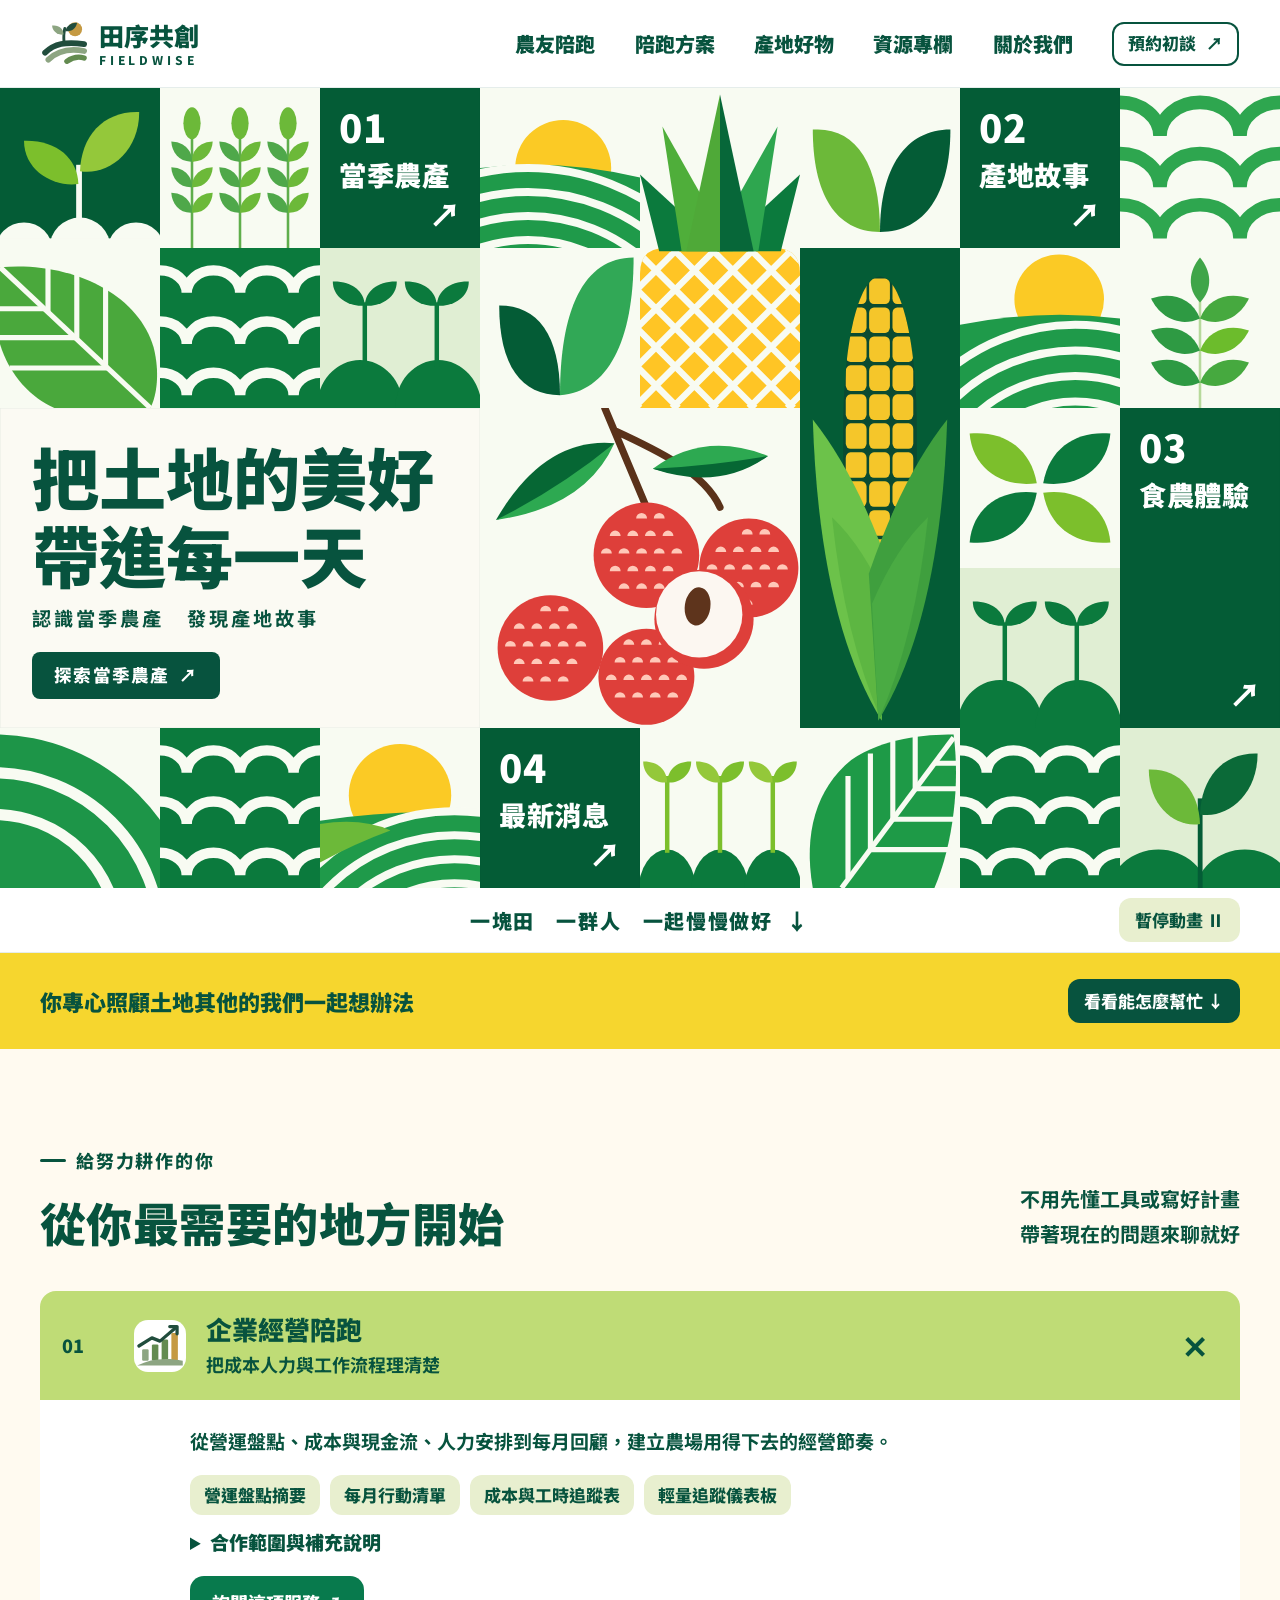
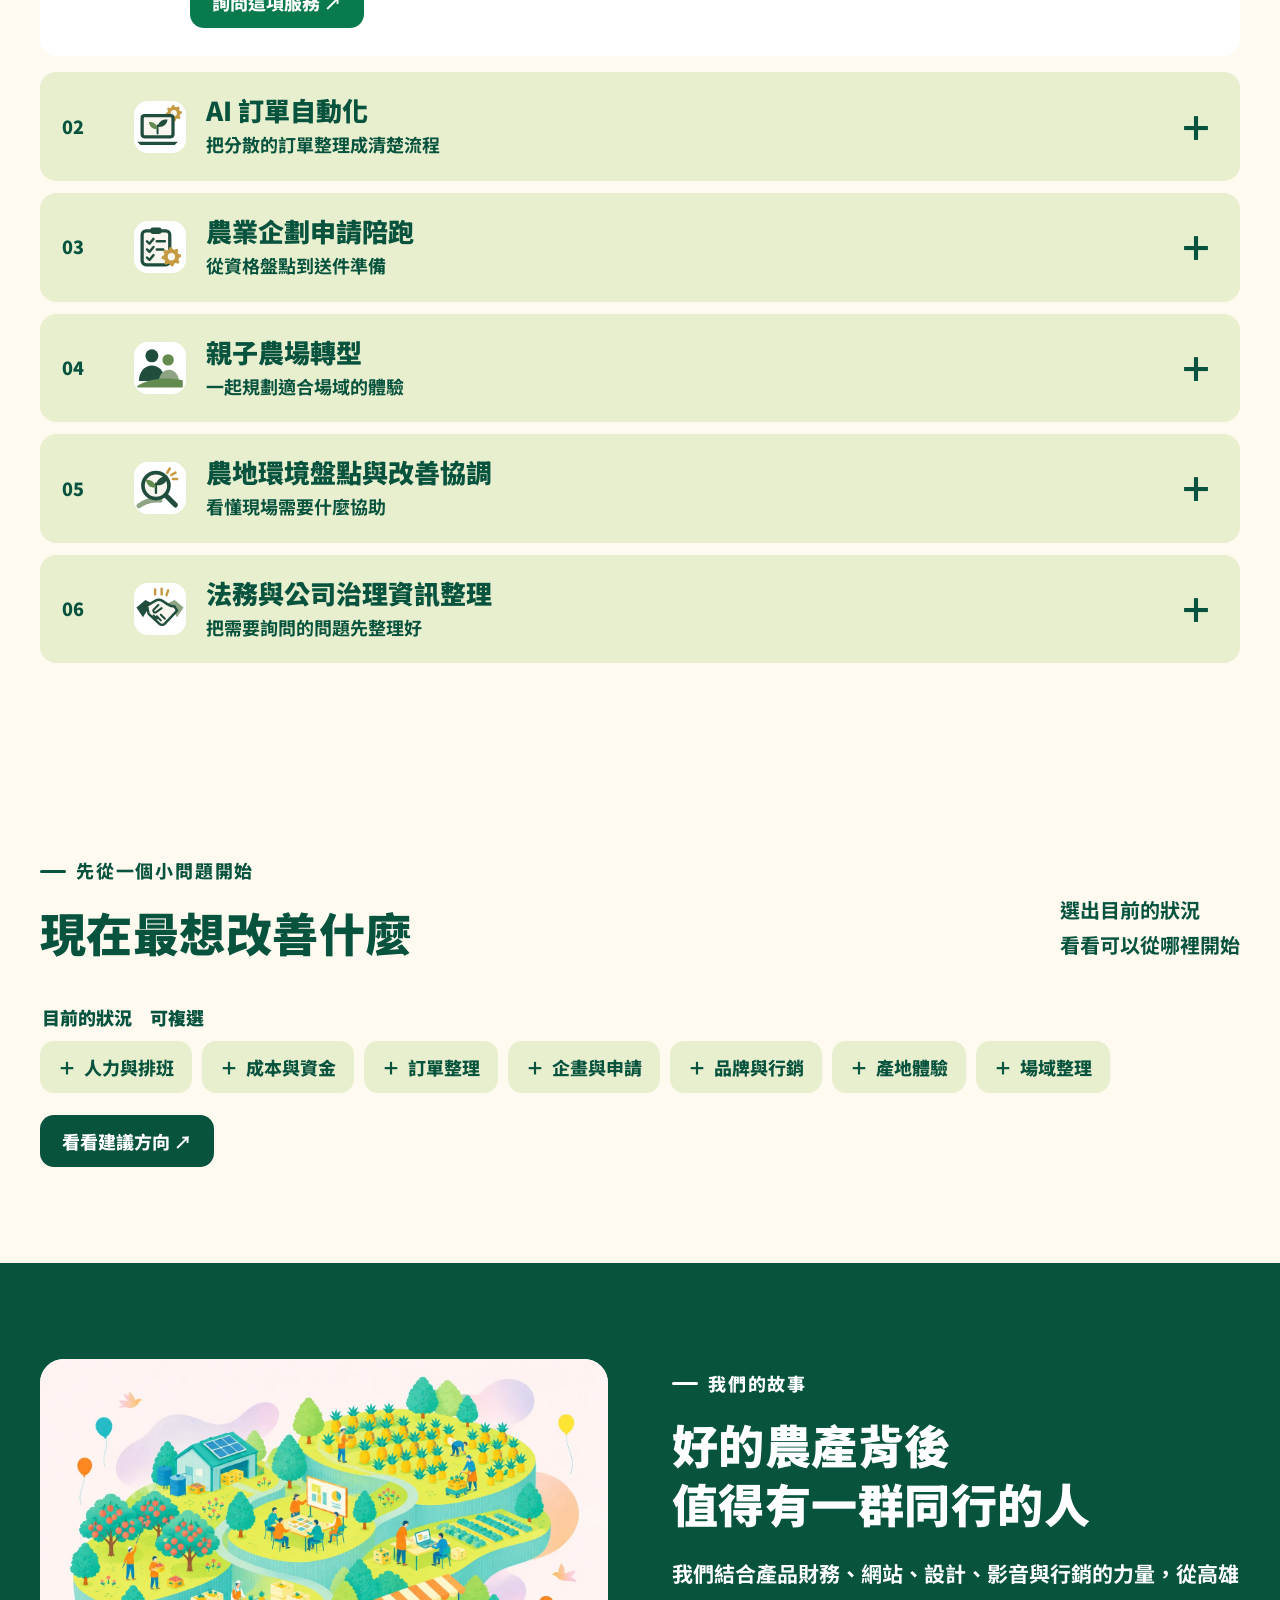
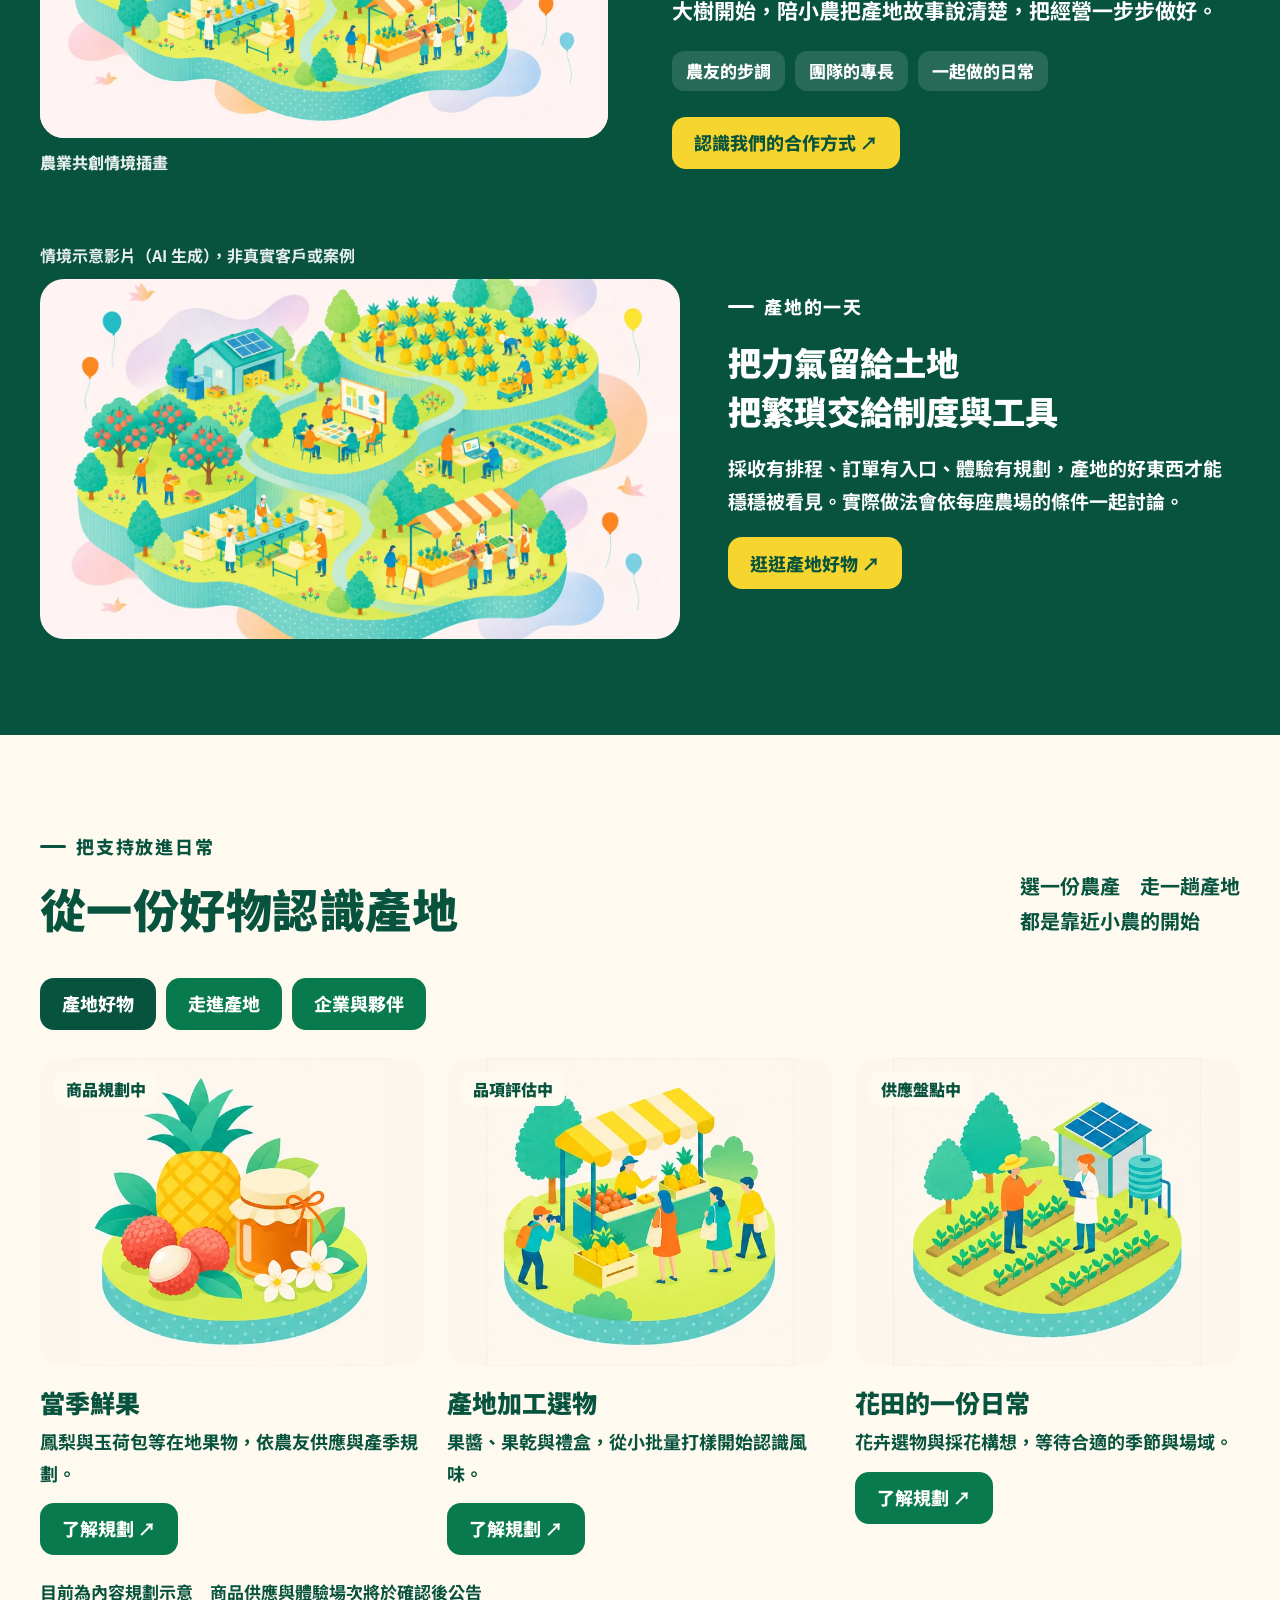
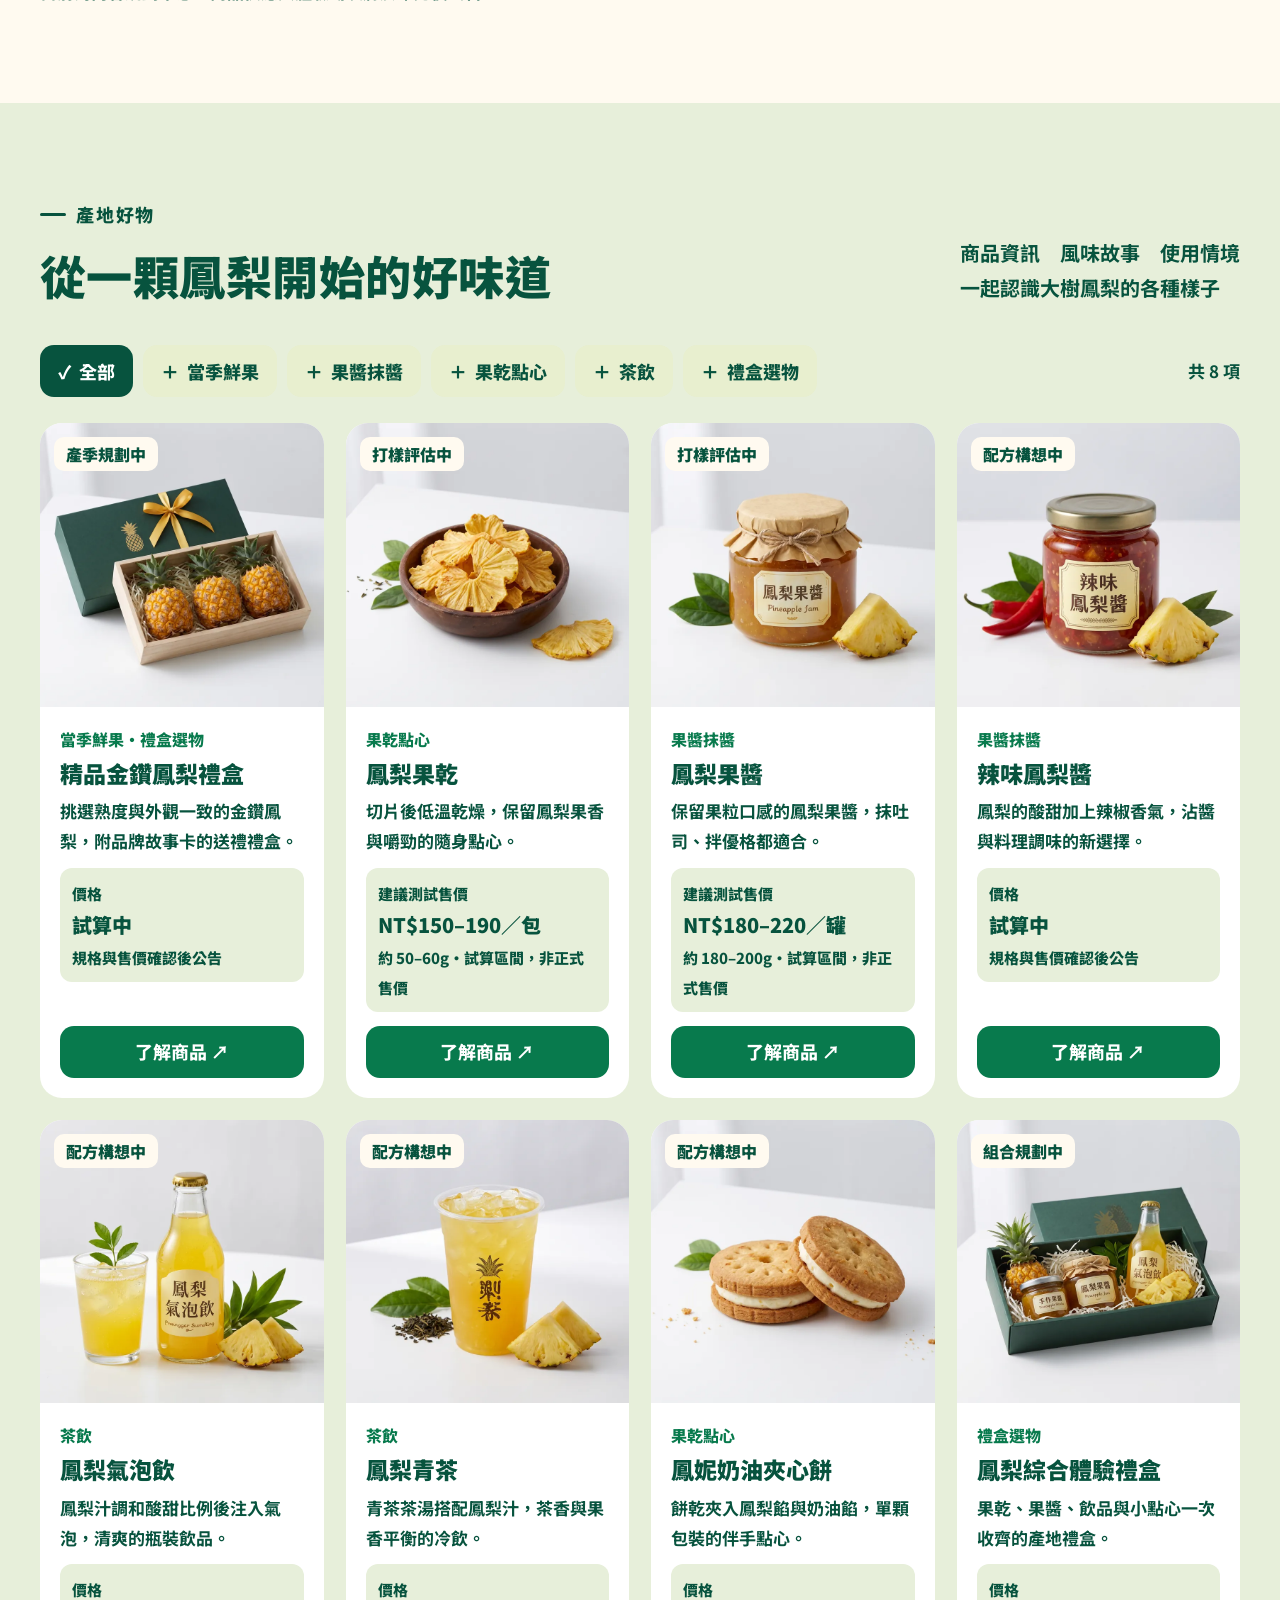
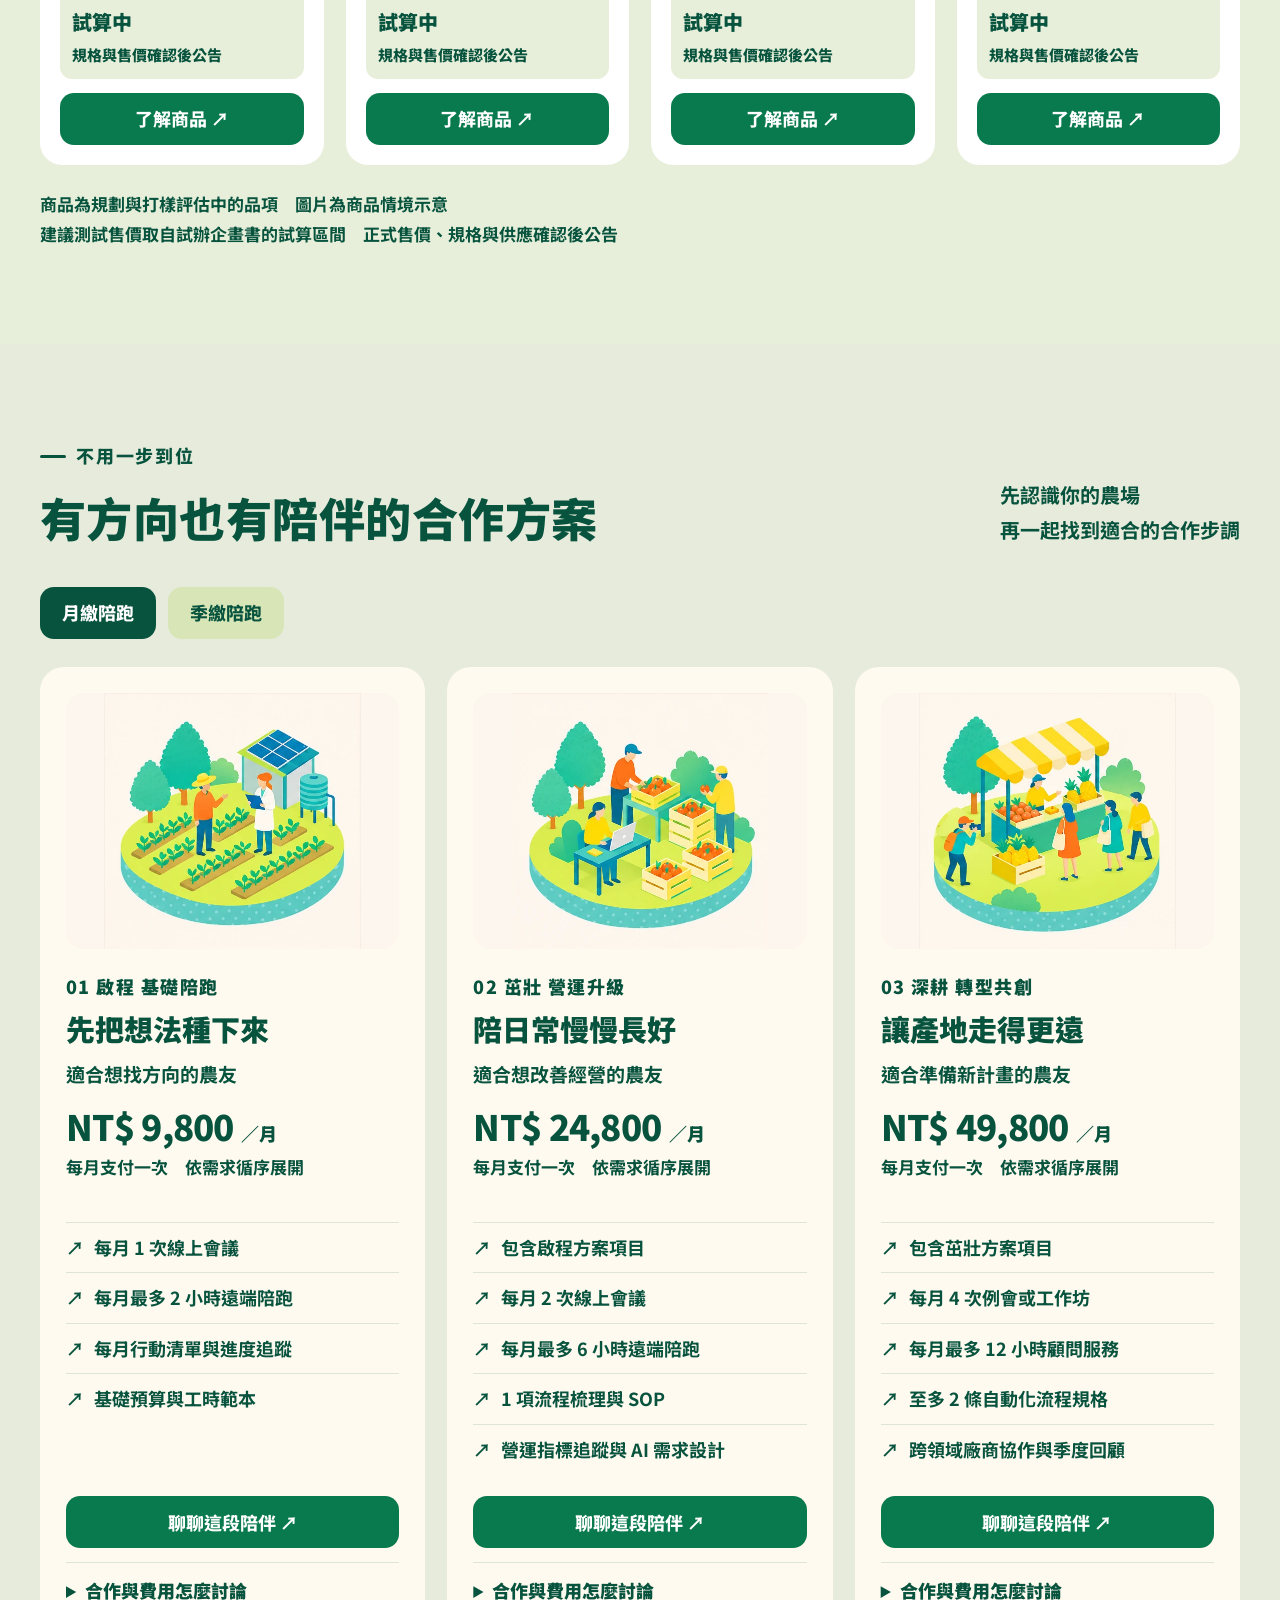
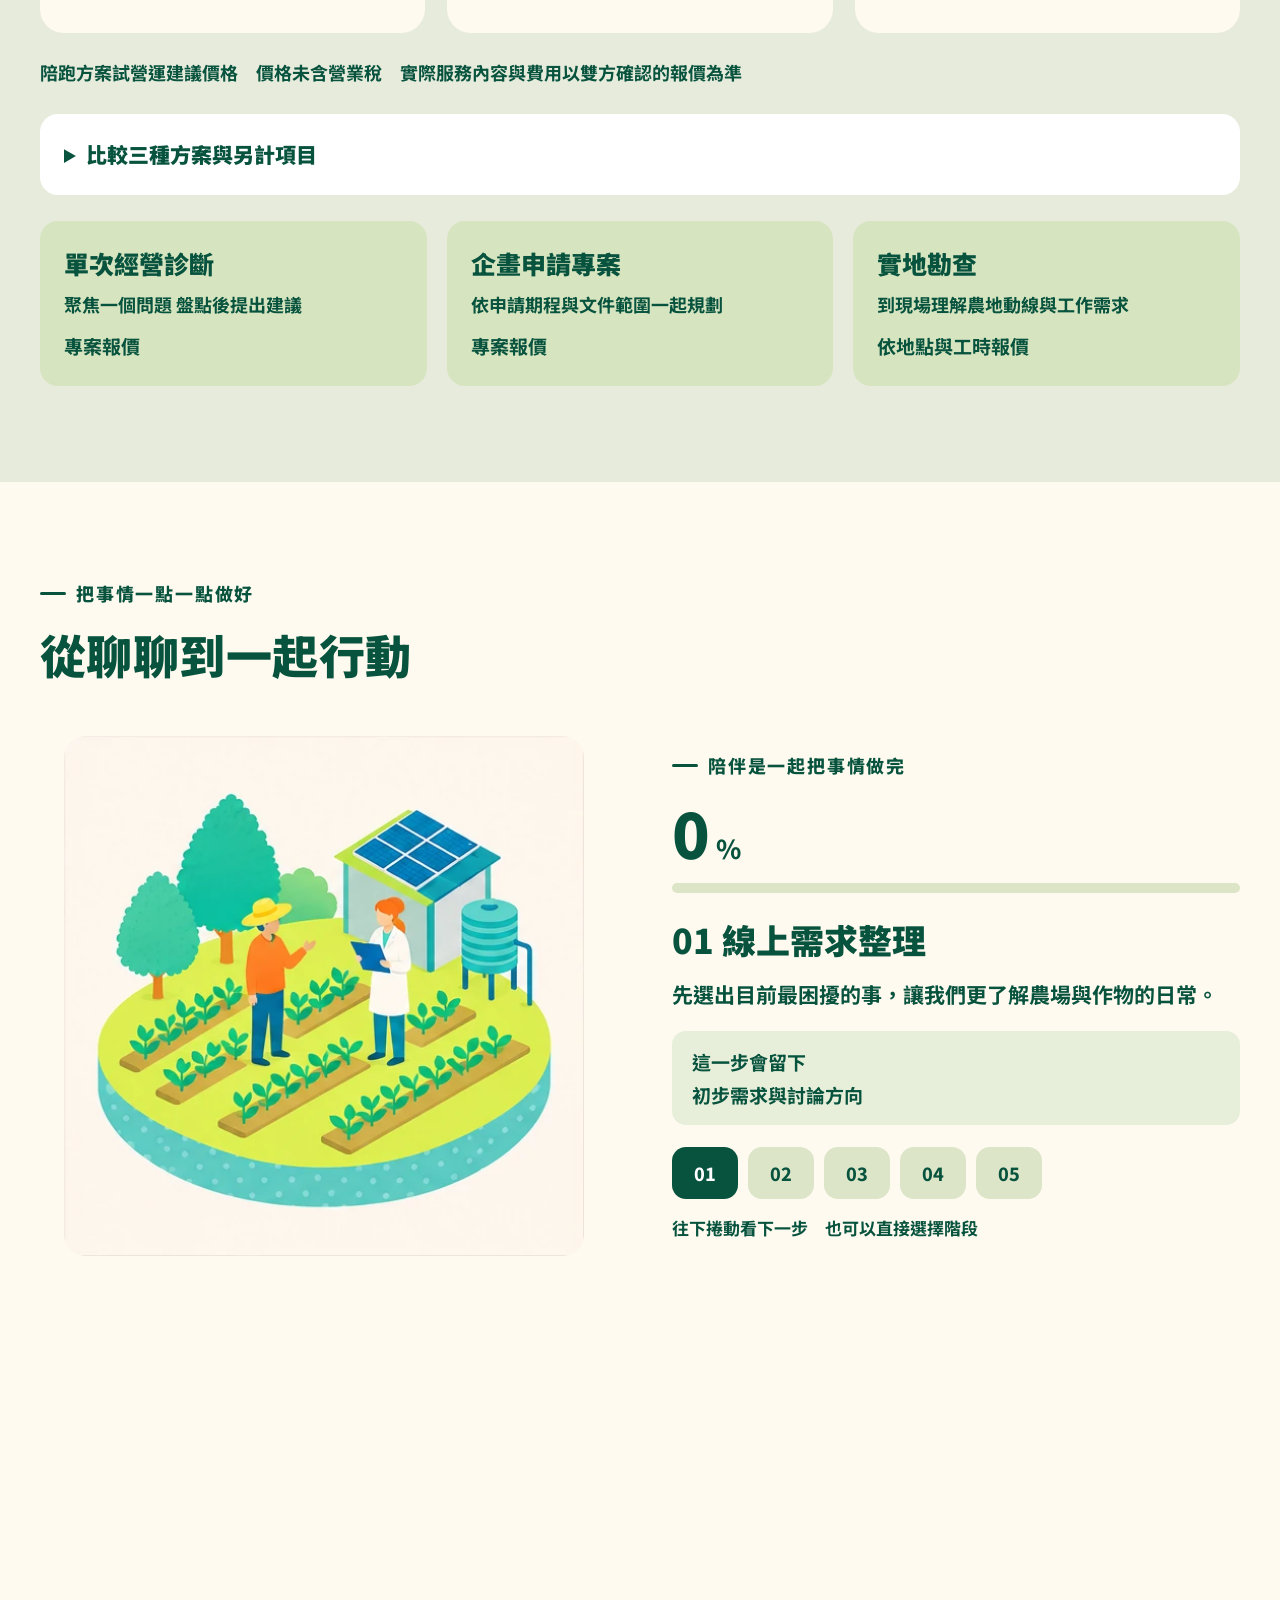
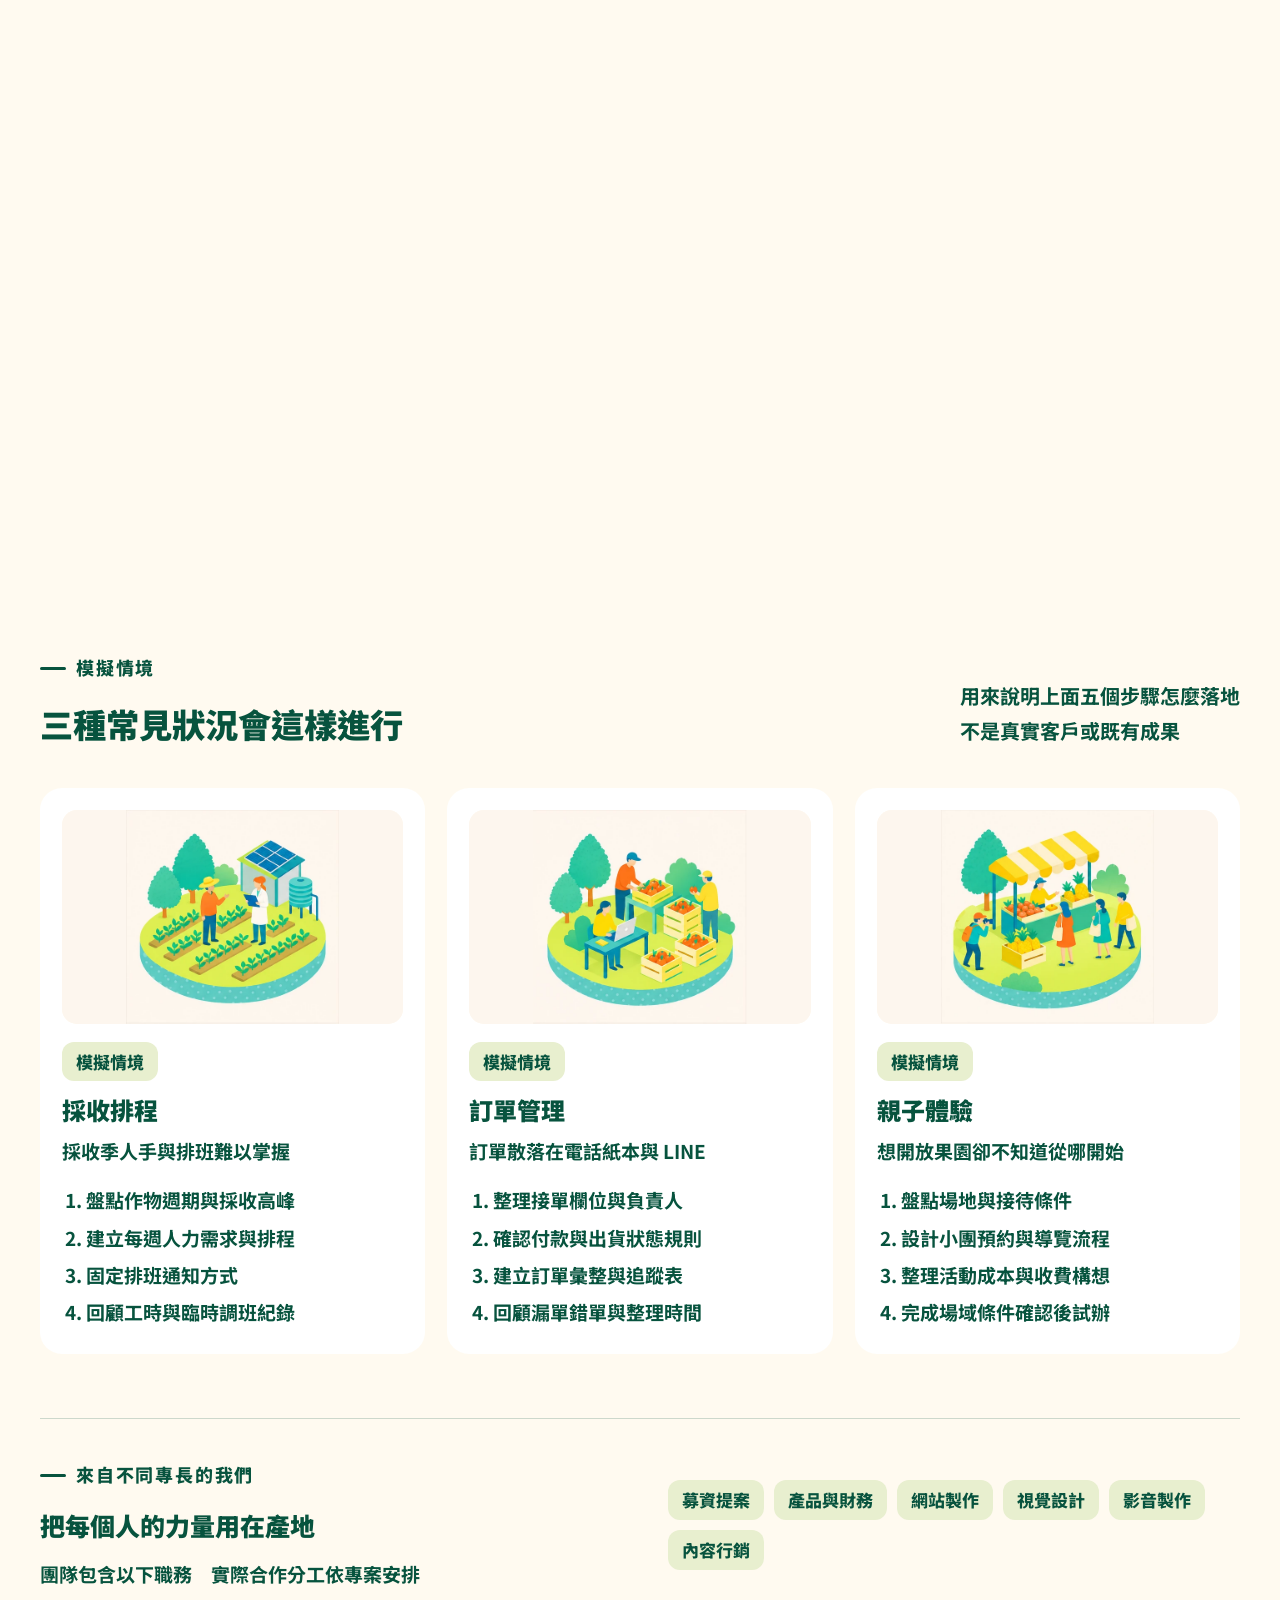
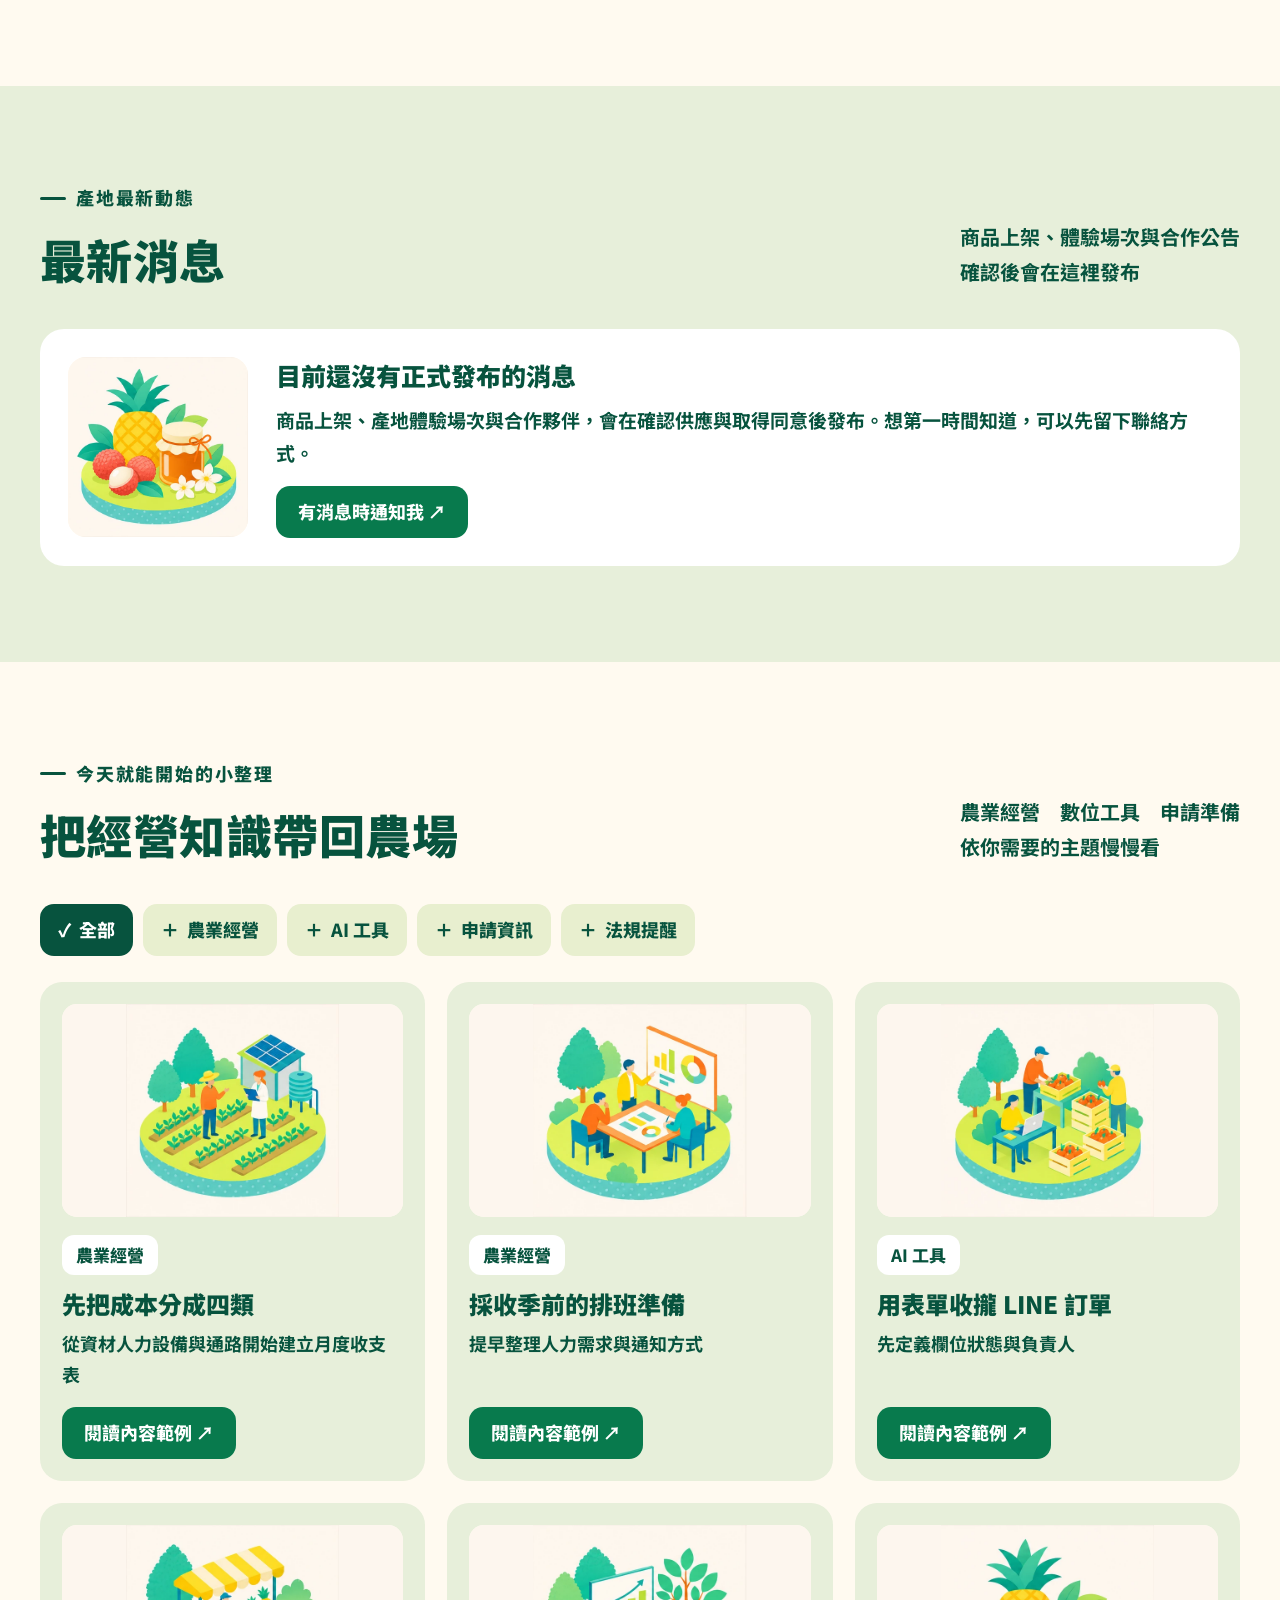
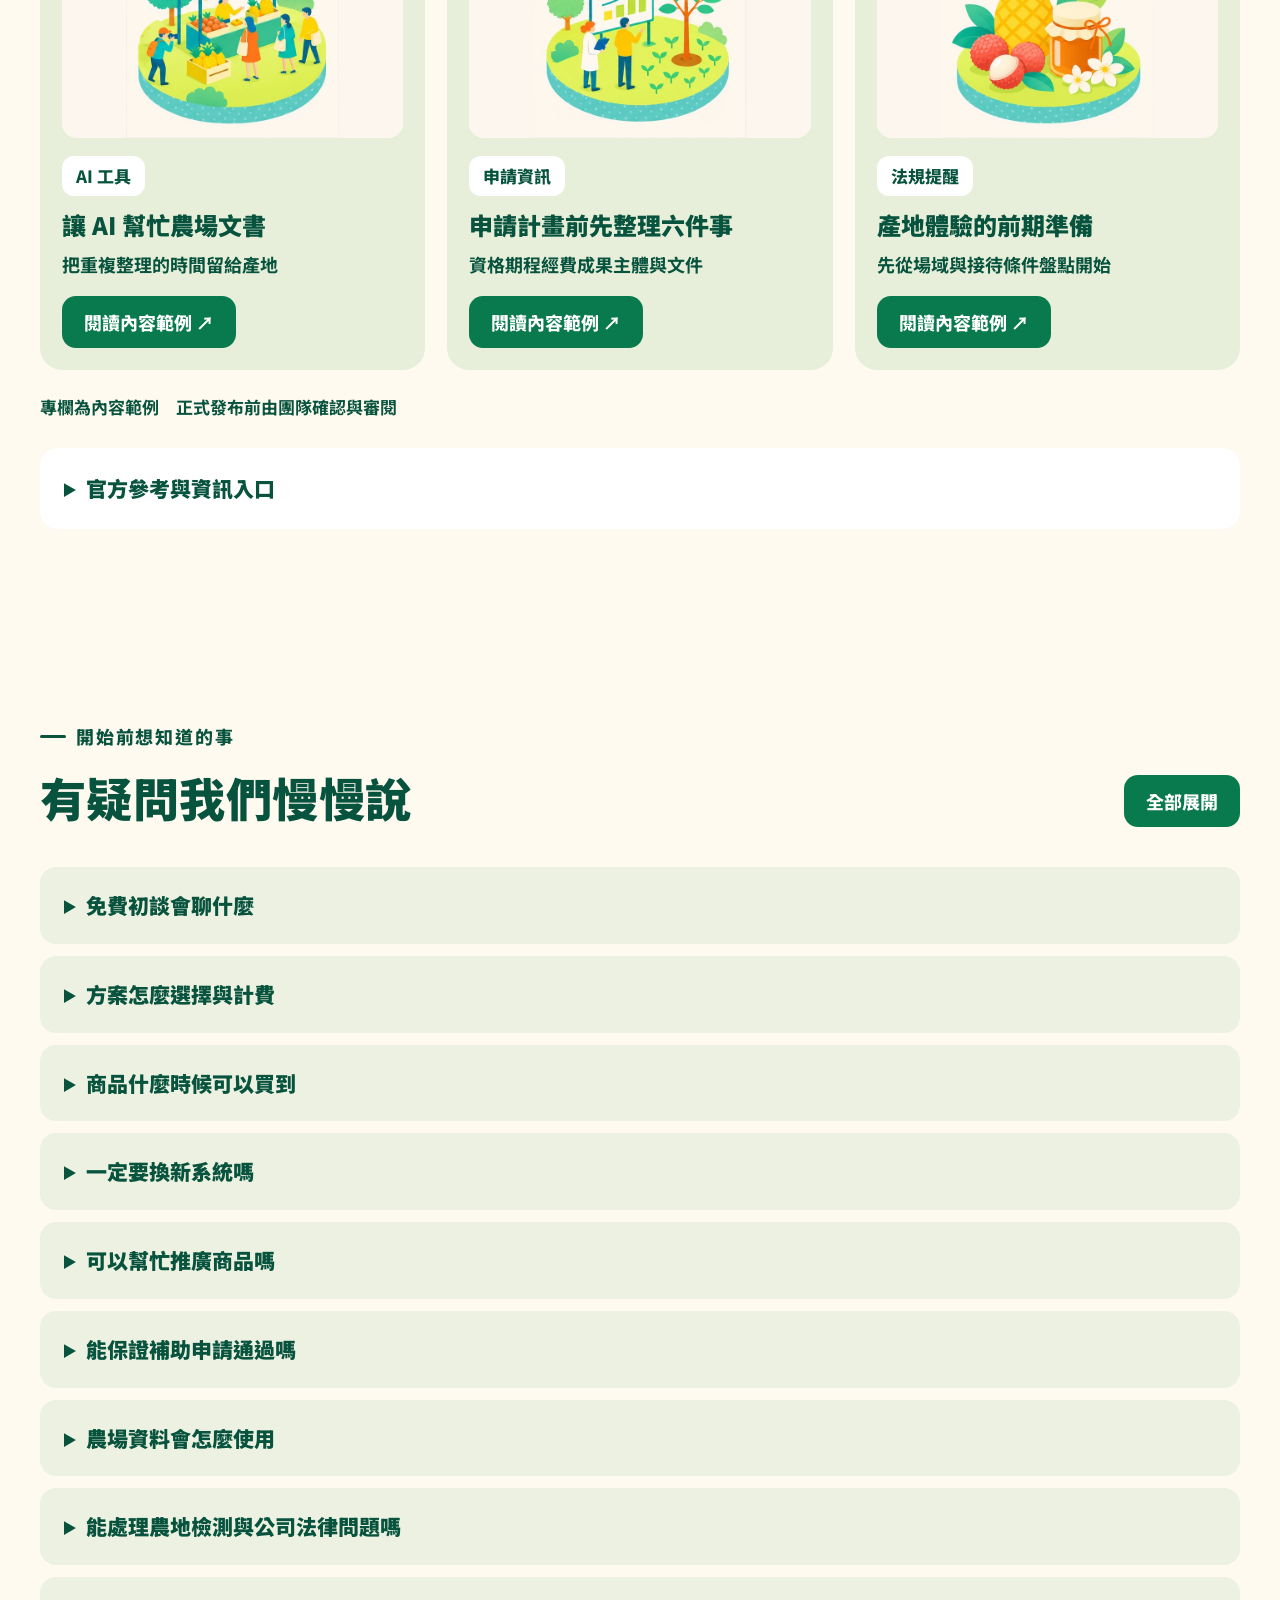
==== commit fac4ce16: "首頁拼磚：所有圖示依參考圖逐格重畫並固定排列 - 配色改用參考圖取樣色；17 種單格圖案逐一對照參考圖繪製 - 鳳梨冠葉、荔枝（含白點與剝開果肉）、玉米撐滿 3 格重畫 - 桌面、平板、手機三種版型都" ====
--- a/docs/index.html
+++ b/docs/index.html
@@ -158,7 +158,7 @@
 .entry {
   display: flex; flex-direction: column; justify-content: space-between;
   padding: calc(var(--cell) * .12);
-  background: var(--ink); color: var(--white);
+  background: #045c36; color: var(--white);
   font-weight: 900; transition: background-color .2s;
 }
 .entry .num { display: block; font-size: calc(var(--cell) * .24); line-height: 1; margin-bottom: calc(var(--cell) * .07); letter-spacing: .02em; }
@@ -1106,48 +1106,60 @@
 /* 首頁幾何拼磚：依容器寬度計算欄數與格高（基礎格永遠為正方形），
  * 大圖塊以整數格合併，少量圖塊定期翻轉。文字與入口都是可操作的 HTML。 */
 (function () {
-  const D = '#07533e', G = '#087a4d', L = '#2e9e4f', M = '#9fcd45', P = '#e6f1d6', C = '#fbfaf3', Y = '#f6d62e', R = '#e5484d';
-
-  /* ---------- 單格圖案（viewBox 0 0 100 100） ---------- */
-  const sproutPath = (x, y, s, stem, a, b) =>
-    `<g transform="translate(${x} ${y}) scale(${s})"><path d="M0 0V-30" stroke="${stem}" stroke-width="5" stroke-linecap="round"/><path d="M0-20C-14-20-25-30-25-44C-11-44 0-35 0-20Z" fill="${a}"/><path d="M0-25C0-41 12-51 28-51C26-35 15-26 0-25Z" fill="${b}"/></g>`;
-  const stalk = (x) =>
-    `<path d="M${x} 96V22" stroke="${L}" stroke-width="3"/>` +
-    [30, 44, 58, 72].map((y, i) => `<ellipse cx="${x + (i % 2 ? 7 : -7)}" cy="${y}" rx="7" ry="3.4" transform="rotate(${i % 2 ? -35 : 35} ${x + (i % 2 ? 7 : -7)} ${y})" fill="${L}"/><ellipse cx="${x + (i % 2 ? -7 : 7)}" cy="${y + 5}" rx="7" ry="3.4" transform="rotate(${i % 2 ? 35 : -35} ${x + (i % 2 ? -7 : 7)} ${y + 5})" fill="${L}"/>`).join('') +
-    `<ellipse cx="${x}" cy="18" rx="3.6" ry="7" fill="${L}"/>`;
-  const scallops = (y, color) => Array.from({ length: 5 }, (_, i) => `<path d="M${i * 25 - 12.5} ${y}a12.5 12.5 0 0 1 25 0z" fill="${color}"/>`).join('');
+  /* 配色取自參考圖「最新首頁方向」 */
+  const D = '#045c36', G = '#0b7a3d', L = '#2ea64f', M = '#7cbf2c', M2 = '#94c83a', P = '#e0eed3', C = '#f8fbf2', Y = '#fbca25', R = '#de3f3a', PK = '#ffc8b8';
+
+  /* ---------- 單格圖案（viewBox 0 0 100 100），逐格依參考圖繪製 ---------- */
+  // 田野：綠色山坡＋白色弧線（cx、cy 為弧線圓心，rs 為半徑）
+  const fields = (top, cx, cy, rs, color) =>
+    `<clipPath id="f${top}${cx}${cy}"><path d="${top}"/></clipPath><path d="${top}" fill="${color}"/><g clip-path="url(#f${top}${cx}${cy})" fill="none" stroke="${C}" stroke-width="5">${rs.map((r) => `<circle cx="${cx}" cy="${cy}" r="${r}"/>`).join('')}</g>`;
+  // 拱形波紋：每列一串半圓弧（線條）
+  const arches = (ys, period, color, width, bg) =>
+    `<rect width="100" height="100" fill="${bg}"/><g fill="none" stroke="${color}" stroke-width="${width}">${ys.map((y) => `<path d="M${-period / 2} ${y}${Array.from({ length: Math.ceil(100 / period) + 2 }, () => `a${period / 2} ${period * .42} 0 0 1 ${period} 0`).join('')}"/>`).join('')}</g>`;
+  // 半月形小葉（基點 x,y，朝左或右）
+  const budL = (x, y, w, h, c) => `<path d="M${x} ${y}C${x - w * .45} ${y + h * .08} ${x - w} ${y - h * .3} ${x - w} ${y - h}C${x - w * .4} ${y - h * 1.02} ${x - w * .02} ${y - h * .6} ${x} ${y}Z" fill="${c}"/>`;
+  const budR = (x, y, w, h, c) => `<path d="M${x} ${y}C${x + w * .02} ${y - h * .6} ${x + w * .4} ${y - h * 1.02} ${x + w} ${y - h}C${x + w} ${y - h * .3} ${x + w * .45} ${y + h * .08} ${x} ${y}Z" fill="${c}"/>`;
+  const oval = (cx, cy, rx, ry, rot, c) => `<ellipse cx="${cx}" cy="${cy}" rx="${rx}" ry="${ry}" transform="rotate(${rot} ${cx} ${cy})" fill="${c}"/>`;
+  // 尖葉：基點 x,y，長 len、寬 w、角度 deg（0 為向右，負值往上）
+  const leaf = (x, y, len, w, deg, c) => `<path d="M0 0C${len * .3} ${-w} ${len * .72} ${-w * .8} ${len} 0C${len * .72} ${w * .8} ${len * .3} ${w} 0 0Z" transform="translate(${x} ${y}) rotate(${deg})" fill="${c}"/>`;
+  const wheat = (x) => `<path d="M${x} 100V26" stroke="#5fae4c" stroke-width="1.6"/>` + oval(x, 22, 5.4, 10, 0, '#6cb939') +
+    [46, 62, 78].map((y) => leaf(x, y, 18, 5.8, -136, '#4fa84a') + leaf(x, y, 18, 5.8, -44, '#6cb939')).join('');
 
   const PATTERNS = [
-    // 0 嫩芽與土丘
-    `<rect width="100" height="100" fill="${D}"/><path d="M0 100V80q12-15 25-5q12-17 25 0q13-17 25 0q13-12 25 5V100Z" fill="${C}"/>${sproutPath(50, 78, .9, M, L, M)}`,
+    // 0 深綠底嫩芽與白雲
+    `<rect width="100" height="100" fill="${D}"/><rect x="47.6" y="48" width="3.6" height="40" fill="${C}"/>${budL(49, 60, 34, 27, M)}${budR(50, 52, 37, 37, M2)}<g fill="${C}"><circle cx="15" cy="102" r="18"/><circle cx="50" cy="100" r="19"/><circle cx="85" cy="102" r="18"/><rect y="94" width="100" height="6"/></g>`,
     // 1 三株麥穗
-    `<rect width="100" height="100" fill="${C}"/>${stalk(26)}${stalk(50)}${stalk(74)}`,
-    // 2 朝陽與田埂
-    `<rect width="100" height="100" fill="${C}"/><circle cx="50" cy="46" r="24" fill="${Y}"/><path d="M0 100V62Q50 26 100 62V100Z" fill="${L}"/><g fill="none" stroke="${C}" stroke-width="5"><path d="M-6 80Q50 44 106 80"/><path d="M-6 98Q50 62 106 98"/></g>`,
-    // 3 大葉片
-    `<rect width="100" height="100" fill="${C}"/><path d="M6 96C6 40 40 6 96 6C96 62 62 96 6 96Z" fill="${L}"/><g stroke="${C}" stroke-width="3" fill="none"><path d="M8 94L92 10"/><path d="M28 74L24 52M44 58L40 34M60 42L58 22M28 74L50 78M44 58L68 62M60 42L80 46"/></g>`,
-    // 4 波浪
-    `<rect width="100" height="100" fill="${D}"/>${scallops(30, C)}${scallops(62, C)}${scallops(94, C)}`,
-    // 5 雙苗土丘
-    `<rect width="100" height="100" fill="${P}"/><path d="M-5 100Q25 62 52 100ZM44 100Q72 66 106 100Z" fill="${D}"/>${sproutPath(25, 84, .7, L, L, L)}${sproutPath(73, 86, .7, L, L, L)}`,
-    // 6 雙葉
-    `<rect width="100" height="100" fill="${C}"/><path d="M48 92C18 92 6 66 10 40C34 38 50 60 48 92Z" fill="${D}"/><path d="M52 88C52 52 70 26 94 18C98 52 82 82 52 88Z" fill="${L}"/>`,
-    // 7 四葉
-    `<rect width="100" height="100" fill="${C}"/><g transform="translate(50 50)"><path d="M0 0C-4-22-22-34-40-30-36-12-22 2 0 0Z" fill="${L}"/><path d="M0 0C22-4 34-22 30-40 12-36-2-22 0 0Z" fill="${M}"/><path d="M0 0C4 22 22 34 40 30 36 12 22-2 0 0Z" fill="${L}"/><path d="M0 0C-22 4-34 22-30 40-12 36 2 22 0 0Z" fill="${M}"/></g>`,
-    // 8 田畦條紋
-    `<rect width="100" height="100" fill="${G}"/><g fill="none" stroke="${C}" stroke-width="6"><path d="M-10 40Q50 0 110 40"/><path d="M-10 64Q50 24 110 64"/><path d="M-10 88Q50 48 110 88"/></g>`,
-    // 9 日出田野
-    `<rect width="100" height="100" fill="${P}"/><circle cx="72" cy="30" r="16" fill="${Y}"/><path d="M0 100V58Q40 40 100 66V100Z" fill="${M}"/><path d="M0 100V76Q50 56 100 84V100Z" fill="${L}"/>`,
-    // 10 嫩綠單苗
-    `<rect width="100" height="100" fill="${M}"/>${sproutPath(50, 86, 1.1, D, D, G)}`,
-    // 11 黃色斜紋
-    `<rect width="100" height="100" fill="${Y}"/><g stroke="${C}" stroke-width="4"><path d="M-10 30L30-10M-10 60L60-10M-10 90L90-10M10 110L110 10M40 110L110 40M70 110L110 70"/></g>`,
-    // 12 綠色拱形波紋
-    `<rect width="100" height="100" fill="${C}"/><g fill="none" stroke="${L}" stroke-width="8" stroke-linecap="round">${[26, 54, 82].map((y) => `<path d="M-12 ${y}${Array.from({ length: 5 }, () => 'q12.5-17 25 0').join('')}"/>`).join('')}</g>`,
-    // 13 葉片植株
-    `<rect width="100" height="100" fill="${C}"/><path d="M50 98V20" stroke="${G}" stroke-width="3.5"/>${[[34, 1], [52, .9], [70, .8]].map(([y, k]) => `<path d="M49 ${y + 14}C40 ${y + 16} 24 ${y + 6} 22 ${y - 6}C36 ${y - 8} 46 ${y} 49 ${y + 14}Z" fill="${L}" transform="scale(1)"/><path d="M51 ${y + 14}C60 ${y + 16} 76 ${y + 6} 78 ${y - 6}C64 ${y - 8} 54 ${y} 51 ${y + 14}Z" fill="${G}"/>`).join('')}<path d="M50 30C42 24 42 12 50 4C58 12 58 24 50 30Z" fill="${L}"/>`,
+    `<rect width="100" height="100" fill="${C}"/>${wheat(20)}${wheat(50)}${wheat(80)}`,
+    // 2 朝陽與田野
+    `<rect width="100" height="100" fill="${C}"/><circle cx="52" cy="50" r="30" fill="${Y}"/>${fields('M0 100V50Q50 44 100 56V100Z', 30, 190, [140, 125, 110, 95], '#1f9a4a')}`,
+    // 3 嫩綠與深綠雙葉（杯形）
+    `<rect width="100" height="100" fill="${C}"/><path d="M50 90C22 90 8 66 8 26C34 24 50 46 50 90Z" fill="#6cb939"/><path d="M50 90C50 50 66 26 94 26C94 66 78 90 50 90Z" fill="${D}"/>`,
+    // 4 綠色拱形波紋
+    arches([30, 62, 94], 50, L, 8.5, C),
+    // 5 大葉與葉脈
+    `<rect width="100" height="100" fill="${C}"/><path d="M0 12C44 8 86 28 96 62C100 78 98 92 94 100H34C20 94 6 80 0 60Z" fill="#4aa83c"/><g stroke="${C}" stroke-width="3.2" fill="none"><path d="M0 12L94 100"/><path d="M30 10V40M48 14V57M66 22V74M0 38H28M0 56H47M6 75H67"/></g>`,
+    // 6 深綠底白色拱紋
+    arches([28, 60, 92], 33.4, C, 6.5, G),
+    // 7 淺綠底雙苗與土丘
+    `<rect width="100" height="100" fill="${P}"/><ellipse cx="25" cy="100" rx="27" ry="30" fill="${G}"/><ellipse cx="74" cy="100" rx="27" ry="30" fill="${G}"/><rect x="26.6" y="34" width="2.8" height="40" fill="${G}"/><rect x="71.6" y="34" width="2.8" height="40" fill="${G}"/>${budL(28, 36, 20, 15, G)}${budR(28, 36, 20, 15, G)}${budL(73, 36, 20, 15, G)}${budR(73, 36, 20, 15, G)}`,
+    // 8 深綠小葉與綠色高葉
+    `<rect width="100" height="100" fill="${C}"/><path d="M50 92C26 92 12 74 12 36C36 36 50 54 50 92Z" fill="${D}"/><path d="M50 92C50 40 64 6 96 6C96 58 80 90 50 92Z" fill="#31a856"/>`,
+    // 9 右上朝陽與田野
+    `<rect width="100" height="100" fill="${C}"/><circle cx="62" cy="32" r="28" fill="${Y}"/>${fields('M0 100V48Q50 38 100 44V100Z', 72, 172, [124, 108, 92, 76], '#1f9a4a')}`,
+    // 10 葉片植株
+    `<rect width="100" height="100" fill="${C}"/><path d="M50 100V16" stroke="#b7d99c" stroke-width="1.6"/>${leaf(50, 34, 28, 8.5, -90, '#3fa548')}${[44, 64, 84].map((y, i) => leaf(50, y, 33, 10.5, -158, '#2e9a43') + leaf(50, y, 33, 10.5, -22, i === 1 ? '#6cbc2c' : '#46a93f')).join('')}`,
+    // 11 四葉
+    `<rect width="100" height="100" fill="${C}"/><path d="M48 47C44 24 26 14 6 16C8 38 26 50 48 47Z" fill="${M}"/><path d="M52 47C56 24 74 14 94 16C92 38 74 50 52 47Z" fill="${G}"/><path d="M48 53C44 76 26 86 6 84C8 62 26 50 48 53Z" fill="${G}"/><path d="M52 53C56 76 74 86 94 84C92 62 74 50 52 53Z" fill="${M}"/>`,
+    // 12 大弧田畦
+    `<rect width="100" height="100" fill="${C}"/><circle cx="-4" cy="132" r="128" fill="#1d9548"/><g fill="none" stroke="${C}" stroke-width="7"><circle cx="-4" cy="132" r="104"/><circle cx="-4" cy="132" r="78"/></g>`,
+    // 13 大朝陽與山坡
+    `<rect width="100" height="100" fill="${C}"/><circle cx="50" cy="42" r="32" fill="${Y}"/>${fields('M0 100V58Q50 50 100 54V100Z', 84, 178, [126, 111, 96, 81], '#1f9a4a')}<path d="M0 60Q26 56 44 64Q22 72 0 84Z" fill="#6cb939"/>`,
     // 14 三株嫩芽與土丘
-    `<rect width="100" height="100" fill="${C}"/><path d="M-6 100Q10 76 28 100ZM26 100Q50 72 74 100ZM72 100Q90 76 106 100Z" fill="${D}"/>${sproutPath(14, 90, .5, M, M, L)}${sproutPath(50, 86, .55, M, M, L)}${sproutPath(86, 90, .5, M, M, L)}`,
+    `<rect width="100" height="100" fill="${C}"/>${[17, 50, 83].map((x) => `<ellipse cx="${x}" cy="102" rx="18" ry="26" fill="${G}"/><rect x="${x - 1.4}" y="30" width="2.8" height="48" fill="${M}"/>${budL(x, 34, 15, 13, M2)}${budR(x, 34, 15, 13, M)}`).join('')}`,
+    // 15 斜向大葉與葉脈
+    `<rect width="100" height="100" fill="${C}"/><path d="M8 100C2 66 10 38 32 20C52 6 78 4 96 4C100 34 96 72 84 100Z" fill="#1e9a47"/><g stroke="${C}" stroke-width="3.2" fill="none"><path d="M26 100L96 6"/><path d="M30 94V30M44 76V16M58 57V8M72 38V5M44 76H94M58 57H98M72 38H98M84 22H98"/></g>`,
+    // 16 淺綠底嫩芽與土丘
+    `<rect width="100" height="100" fill="${P}"/><ellipse cx="24" cy="104" rx="31" ry="28" fill="${G}"/><ellipse cx="78" cy="104" rx="31" ry="28" fill="${G}"/><rect x="48.6" y="44" width="3" height="56" fill="${D}"/>${budL(50, 60, 32, 34, '#6cb939')}${budR(50, 54, 36, 38, '#0b6a38')}`,
   ];
 
   /* ---------- 大圖塊 ---------- */
@@ -1159,12 +1171,12 @@
   /* 玉米：依參考圖，子彈形玉米穗、3 欄方格玉米粒、兩片大葉交疊成 V 字。
    * 圖形畫在 100×264 的座標內，依圖塊高度等比縮放置中，不拉伸。 */
   const corn = (h) => {
-    const H = 100 * h, k = Math.min(1, H / 264), ox = (100 - 100 * k) / 2, oy = (H - 264 * k) / 2;
+    const H = 100 * h, k = Math.min(1, H / 264), ox = (100 - 100 * k) / 2, oy = H >= 264 ? -8 : (H - 264 * k) / 2, ky = H >= 264 ? (H + 8) / 262 : k;
     const cob = 'M27 104C27 52 38 22 50 22C62 22 73 52 73 104V186Q73 204 50 204Q27 204 27 186Z';
     let kernels = '';
     for (let r = 0; r < 13; r++) for (let c = 0; c < 3; c++) kernels += `<rect x="${28.6 + c * 14.6}" y="${23 + r * 15.4}" width="13" height="13.6" rx="3" fill="#f5c62a"/>`;
     return `<svg viewBox="0 0 100 ${H}" preserveAspectRatio="xMidYMid slice" aria-hidden="true"><rect width="100" height="${H}" fill="${D}"/>` +
-      `<g transform="translate(${ox} ${oy}) scale(${k})"><clipPath id="corn-cob-${h}"><path d="${cob}"/></clipPath>` +
+      `<g transform="translate(${ox} ${oy}) scale(${k} ${ky})"><clipPath id="corn-cob-${h}"><path d="${cob}"/></clipPath>` +
       `<path d="${cob}" fill="#0a4a31"/><g clip-path="url(#corn-cob-${h})">${kernels}</g>` +
       `<path d="M51 258Q12 204 8 98Q36 128 57 180Z" fill="#6cc24a"/>` +
       `<path d="M51 258Q28 214 20 150Q40 166 55 196Z" fill="#5db642"/>` +
@@ -1172,44 +1184,56 @@
       `<path d="M49 258Q72 214 80 150Q60 166 45 196Z" fill="#4aab43"/>` +
       `</g></svg>`;
   };
+  // 荔枝表皮的小白點
+  const dots = (cx, cy, r) => {
+    let d = '';
+    let row = 0;
+    for (let y = -r + 10; y < r - 4; y += 11, row++) for (let x = -r + 8 + (row % 2 ? 5.5 : 0); x < r - 4; x += 11) if (x * x + y * y < (r - 7) * (r - 7)) d += `M${cx + x - 3.4} ${cy + y}a3.4 3.4 0 0 1 6.8 0z`;
+    return `<circle cx="${cx}" cy="${cy}" r="${r}" fill="${R}"/><path d="${d}" fill="${PK}"/>`;
+  };
   const FEATURES = {
-    pineapple: { w: 1, h: 2, label: '鳳梨', svg: `<svg viewBox="0 0 100 200" preserveAspectRatio="xMidYMid slice" aria-hidden="true"><rect width="100" height="200" fill="${C}"/><clipPath id="pine-body"><rect x="0" y="100" width="100" height="100"/></clipPath><rect x="0" y="100" width="100" height="100" fill="${Y}"/><g clip-path="url(#pine-body)">${lattice(0, 100, 100, 100, 20, '#ffffff')}</g>` +
-      `<path d="M50 104L2 34L36 66Z" fill="${L}"/><path d="M50 104L98 34L64 66Z" fill="${L}"/><path d="M50 104L16 14L44 58Z" fill="${G}"/><path d="M50 104L84 14L56 58Z" fill="${G}"/><path d="M50 104L38 40L50 4L62 40Z" fill="${L}"/><path d="M50 104L6 76L30 80Z" fill="${M}"/><path d="M50 104L94 76L70 80Z" fill="${M}"/></svg>` },
+    pineapple: { w: 1, h: 2, label: '鳳梨', svg: `<svg viewBox="0 0 100 200" preserveAspectRatio="xMidYMid slice" aria-hidden="true"><rect width="100" height="200" fill="${C}"/><clipPath id="pine-body"><path d="M0 116Q0 100 16 100H84Q100 100 100 116V200H0Z"/></clipPath><path d="M0 116Q0 100 16 100H84Q100 100 100 116V200H0Z" fill="#ffc525"/><g clip-path="url(#pine-body)">${lattice(0, 100, 100, 100, 24, C)}</g>` +
+      `<path d="M0 54L52 102H12Z" fill="${G}"/><path d="M100 54L48 102H88Z" fill="${G}"/><path d="M14 24L58 102H26Z" fill="#4fae3a"/><path d="M86 24L42 102H74Z" fill="${L}"/><path d="M50 4L29 102H50Z" fill="#4fa938"/><path d="M50 4L71 102H50Z" fill="#076739"/></svg>` },
     corn: { w: 1, h: 2, label: '玉米', svg: corn(2), svg3: corn(3) },
-    lychee: { w: 2, h: 2, label: '荔枝', svg: (() => {
-      const fruit = (cx, cy, r) => {
-        let bumps = '';
-        for (let y = -r + 8; y < r; y += 11) for (let x = -r + 8; x < r; x += 12) if (x * x + y * y < (r - 5) * (r - 5)) bumps += `<path d="M${cx + x - 4} ${cy + y + 2}a4 4 0 0 1 8 0" stroke="#ffffffaa" stroke-width="2" fill="none"/>`;
-        return `<circle cx="${cx}" cy="${cy}" r="${r}" fill="${R}"/>${bumps}`;
-      };
-      return `<svg viewBox="0 0 200 200" aria-hidden="true"><rect width="200" height="200" fill="${C}"/><path d="M98 12C96 40 80 60 66 92M98 12C104 44 118 66 132 86M98 12C100 50 100 80 104 120" stroke="#6b3d1f" stroke-width="4" fill="none" stroke-linecap="round"/><path d="M98 30C70 22 40 32 26 56C56 64 82 54 98 30Z" fill="${L}"/><path d="M104 34C128 18 164 20 182 42C156 58 124 56 104 34Z" fill="${G}"/>${fruit(64, 112, 34)}${fruit(132, 110, 34)}${fruit(80, 158, 32)}<circle cx="142" cy="160" r="30" fill="${R}"/><circle cx="142" cy="160" r="23" fill="#ffffff"/><ellipse cx="143" cy="161" rx="9" ry="12" fill="#6b3d1f"/></svg>`;
-    })() },
+    lychee: { w: 2, h: 2, label: '荔枝', svg: `<svg viewBox="0 0 200 200" aria-hidden="true"><rect width="200" height="200" fill="${C}"/>` +
+      `<path d="M78 0L104 62M84 14C110 26 140 40 150 62" stroke="#5a321a" stroke-width="4.5" fill="none" stroke-linecap="round"/>` +
+      `<path d="M10 70Q40 18 84 22Q60 56 10 70Z" fill="#066734"/><path d="M10 70Q50 50 84 22Q66 62 10 70Z" fill="#2da951"/>` +
+      `<path d="M108 38Q140 14 180 30Q150 50 108 38Z" fill="#2da951"/><path d="M108 38Q146 36 180 30Q150 52 108 38Z" fill="#066734"/>` +
+      `${dots(104, 92, 33)}${dots(168, 100, 31)}${dots(44, 150, 33)}${dots(104, 168, 30)}` +
+      `<circle cx="140" cy="132" r="31" fill="${R}"/><circle cx="137" cy="129" r="27" fill="#fcf7f1"/><ellipse cx="136" cy="124" rx="8" ry="12" transform="rotate(8 136 124)" fill="#5e341c"/></svg>` },
   };
 
   /* ---------- 版型：依欄數切換（每個項目：類型、欄、列、寬、高） ---------- */
   const LAYOUTS = {
-    // 桌面版依參考圖「最新首頁方向」：8 欄 5 列，空白格的圖案也照參考圖排列
+    // 依參考圖「最新首頁方向」：桌面 8 欄 5 列；平板與手機沿用同一組圖案，tiles 固定每格圖案
     8: { rows: 5, items: [
       ['entry', 2, 0, 1, 1, 0], ['feature', 4, 0, 1, 2, 'pineapple'], ['entry', 6, 0, 1, 1, 1],
       ['feature', 5, 1, 1, 3, 'corn'], ['copy', 0, 2, 3, 2], ['feature', 3, 2, 2, 2, 'lychee'],
       ['entry', 7, 2, 1, 2, 2], ['entry', 3, 4, 1, 1, 3],
     ], tiles: [
-      [0, 1, -1, 2, -1, 6, -1, 12],
-      [3, 4, 5, 6, -1, -1, 2, 13],
+      [0, 1, -1, 2, -1, 3, -1, 4],
+      [5, 6, 7, 8, -1, -1, 9, 10],
+      [-1, -1, -1, -1, -1, -1, 11, -1],
       [-1, -1, -1, -1, -1, -1, 7, -1],
-      [-1, -1, -1, -1, -1, -1, 10, -1],
-      [8, 4, 2, -1, 14, 3, 4, 5],
+      [12, 6, 13, -1, 14, 15, 6, 16],
     ] },
     7: { rows: 6, items: [
       ['entry', 1, 0, 1, 1, 0], ['feature', 3, 0, 1, 2, 'pineapple'], ['entry', 5, 0, 1, 1, 1],
       ['feature', 5, 1, 1, 2, 'corn'], ['copy', 0, 2, 4, 3], ['feature', 4, 3, 2, 2, 'lychee'],
       ['entry', 6, 2, 1, 1, 2], ['entry', 2, 5, 1, 1, 3],
+    ], tiles: [
+      [0, -1, 1, -1, 3, -1, 4],
+      [5, 6, 7, -1, 8, -1, 10],
+      [-1, -1, -1, -1, 2, -1, -1],
+      [-1, -1, -1, -1, -1, -1, 11],
+      [-1, -1, -1, -1, -1, -1, 9],
+      [12, 13, -1, 14, 15, 6, 16],
     ] },
     4: { rows: 7, items: [
       ['entry', 0, 0, 1, 1, 0], ['entry', 2, 0, 1, 1, 1], ['copy', 0, 1, 4, 3],
       ['feature', 0, 4, 2, 2, 'lychee'], ['feature', 2, 4, 1, 2, 'pineapple'], ['feature', 3, 4, 1, 2, 'corn'],
       ['entry', 0, 6, 1, 1, 2], ['entry', 2, 6, 1, 1, 3],
-    ] },
+    ], tiles: [[-1, 1, -1, 4], [], [], [], [], [], [-1, 11, -1, 13]] },
   };
 
   const ENTRIES = [
@@ -1267,7 +1291,7 @@
         if (c !== (x > 0 ? pick[y][x - 1] : -1) && c !== (y > 0 ? pick[y - 1][x] : -1) && c !== (x > 0 && y > 0 ? pick[y - 1][x - 1] : -1)) { a = c; break; }
       }
       pick[y][x] = a;
-      const b = (a + 5 + (n % 4)) % PATTERNS.length;
+      const b = a; // 翻面仍是同一圖案，畫面維持參考圖構圖
       n++;
       out.push(`<div class="tile" style="grid-column:${x + 1};grid-row:${y + 1}" aria-hidden="true"><div class="tile-inner"><div class="face"><svg viewBox="0 0 100 100" preserveAspectRatio="xMidYMid slice">${PATTERNS[a]}</svg></div><div class="face back"><svg viewBox="0 0 100 100" preserveAspectRatio="xMidYMid slice">${PATTERNS[b]}</svg></div></div></div>`);
     }
